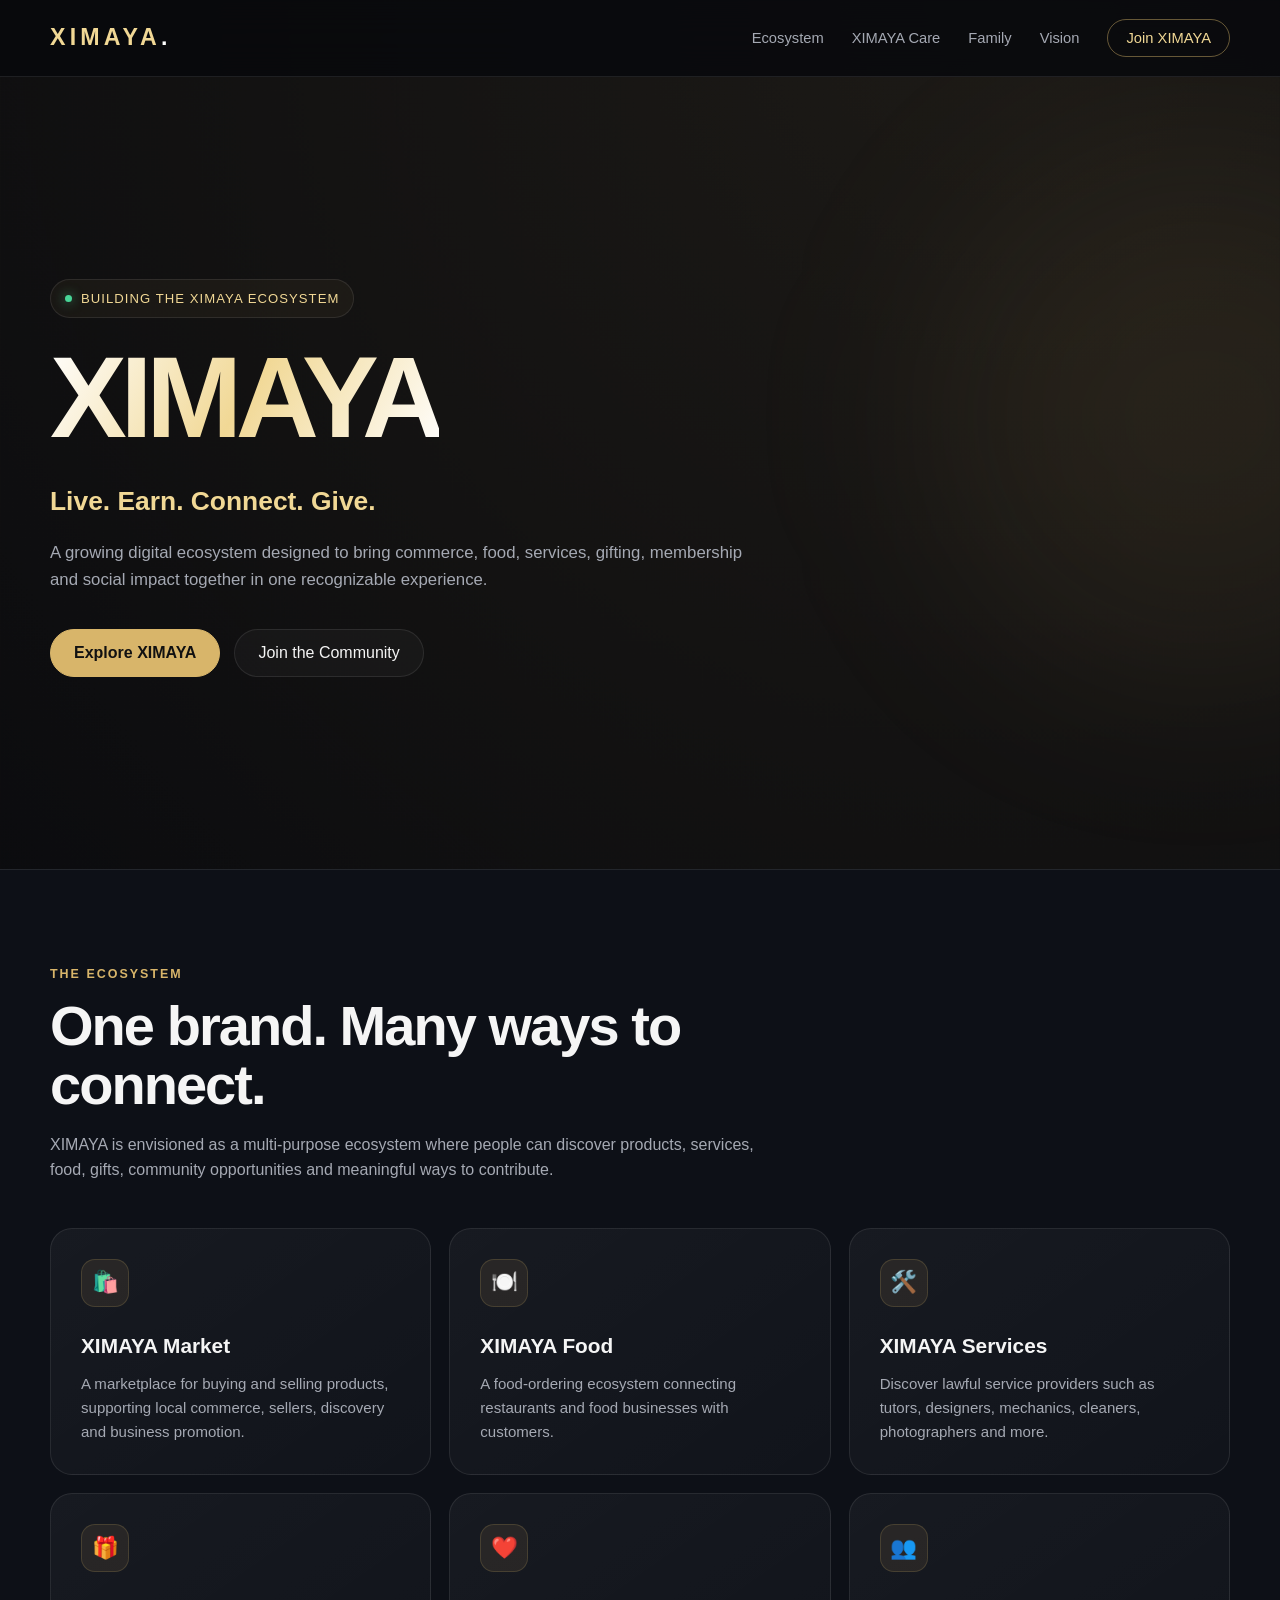
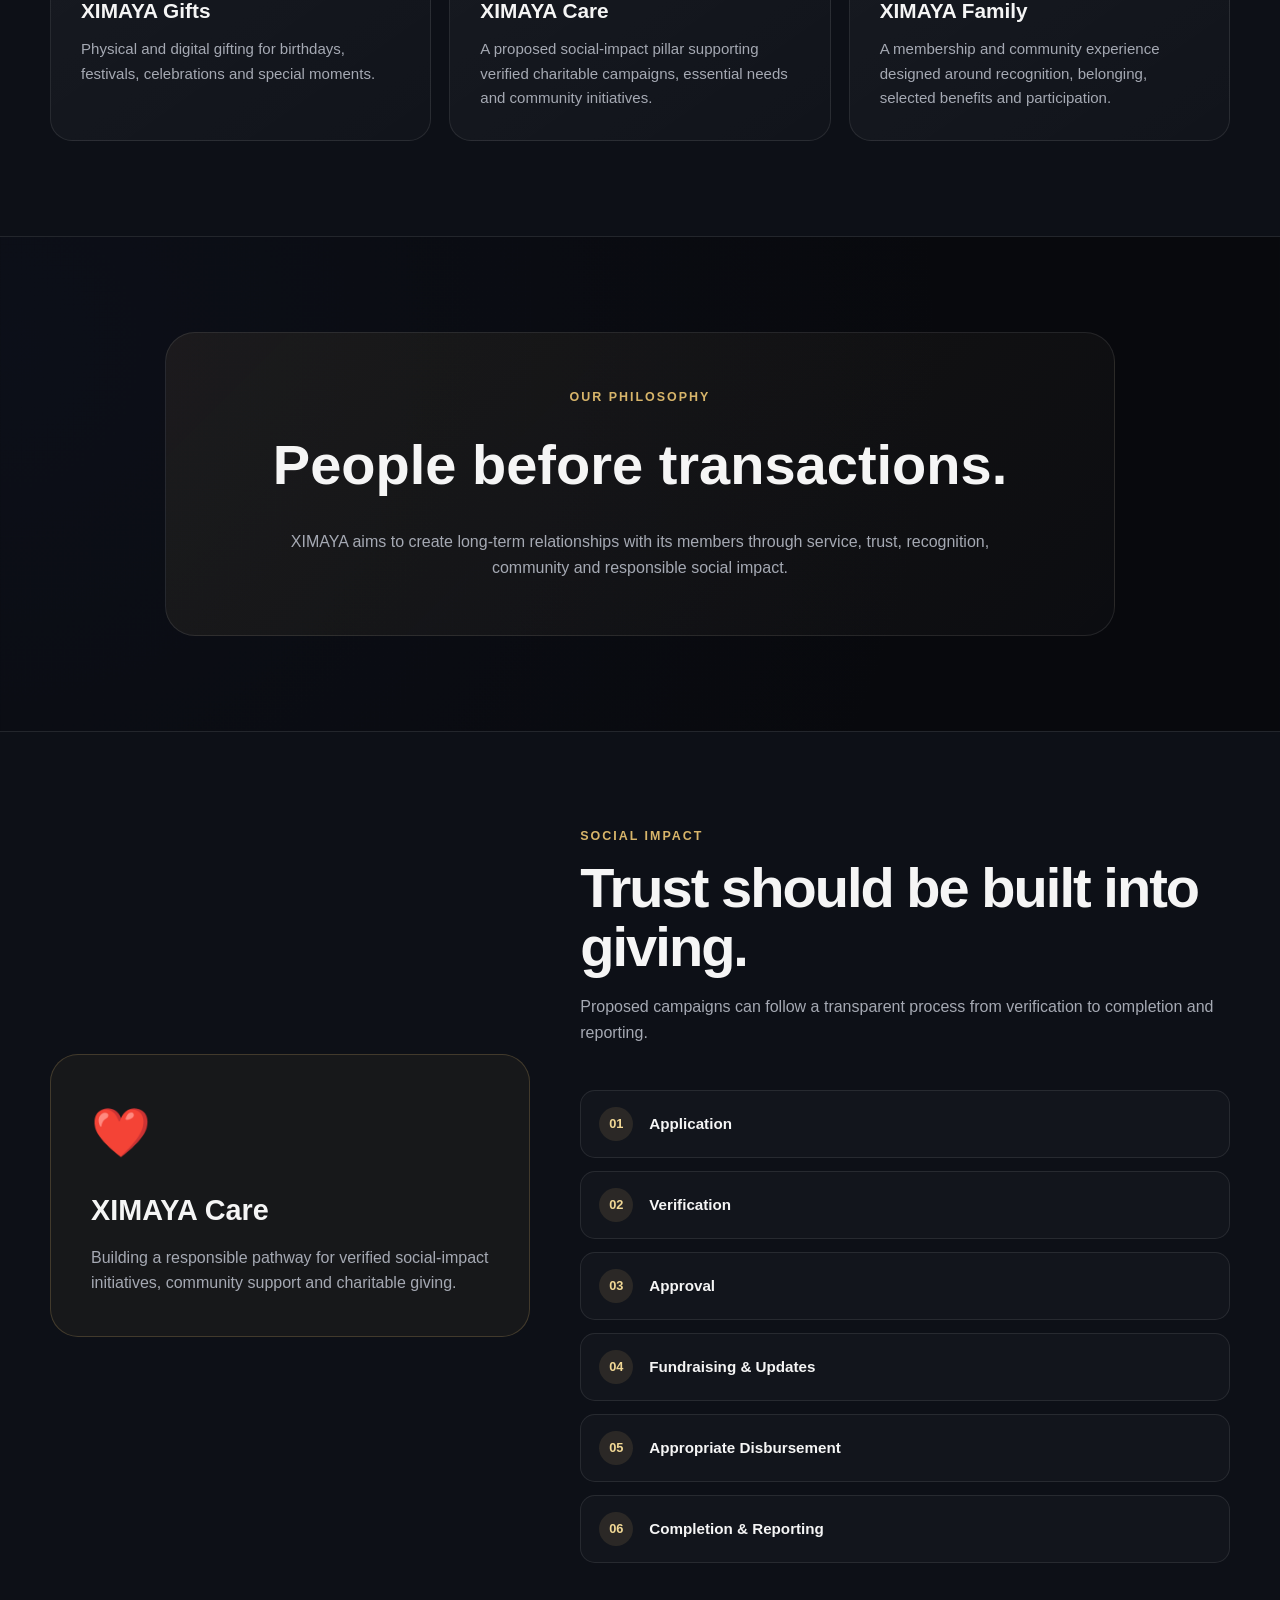
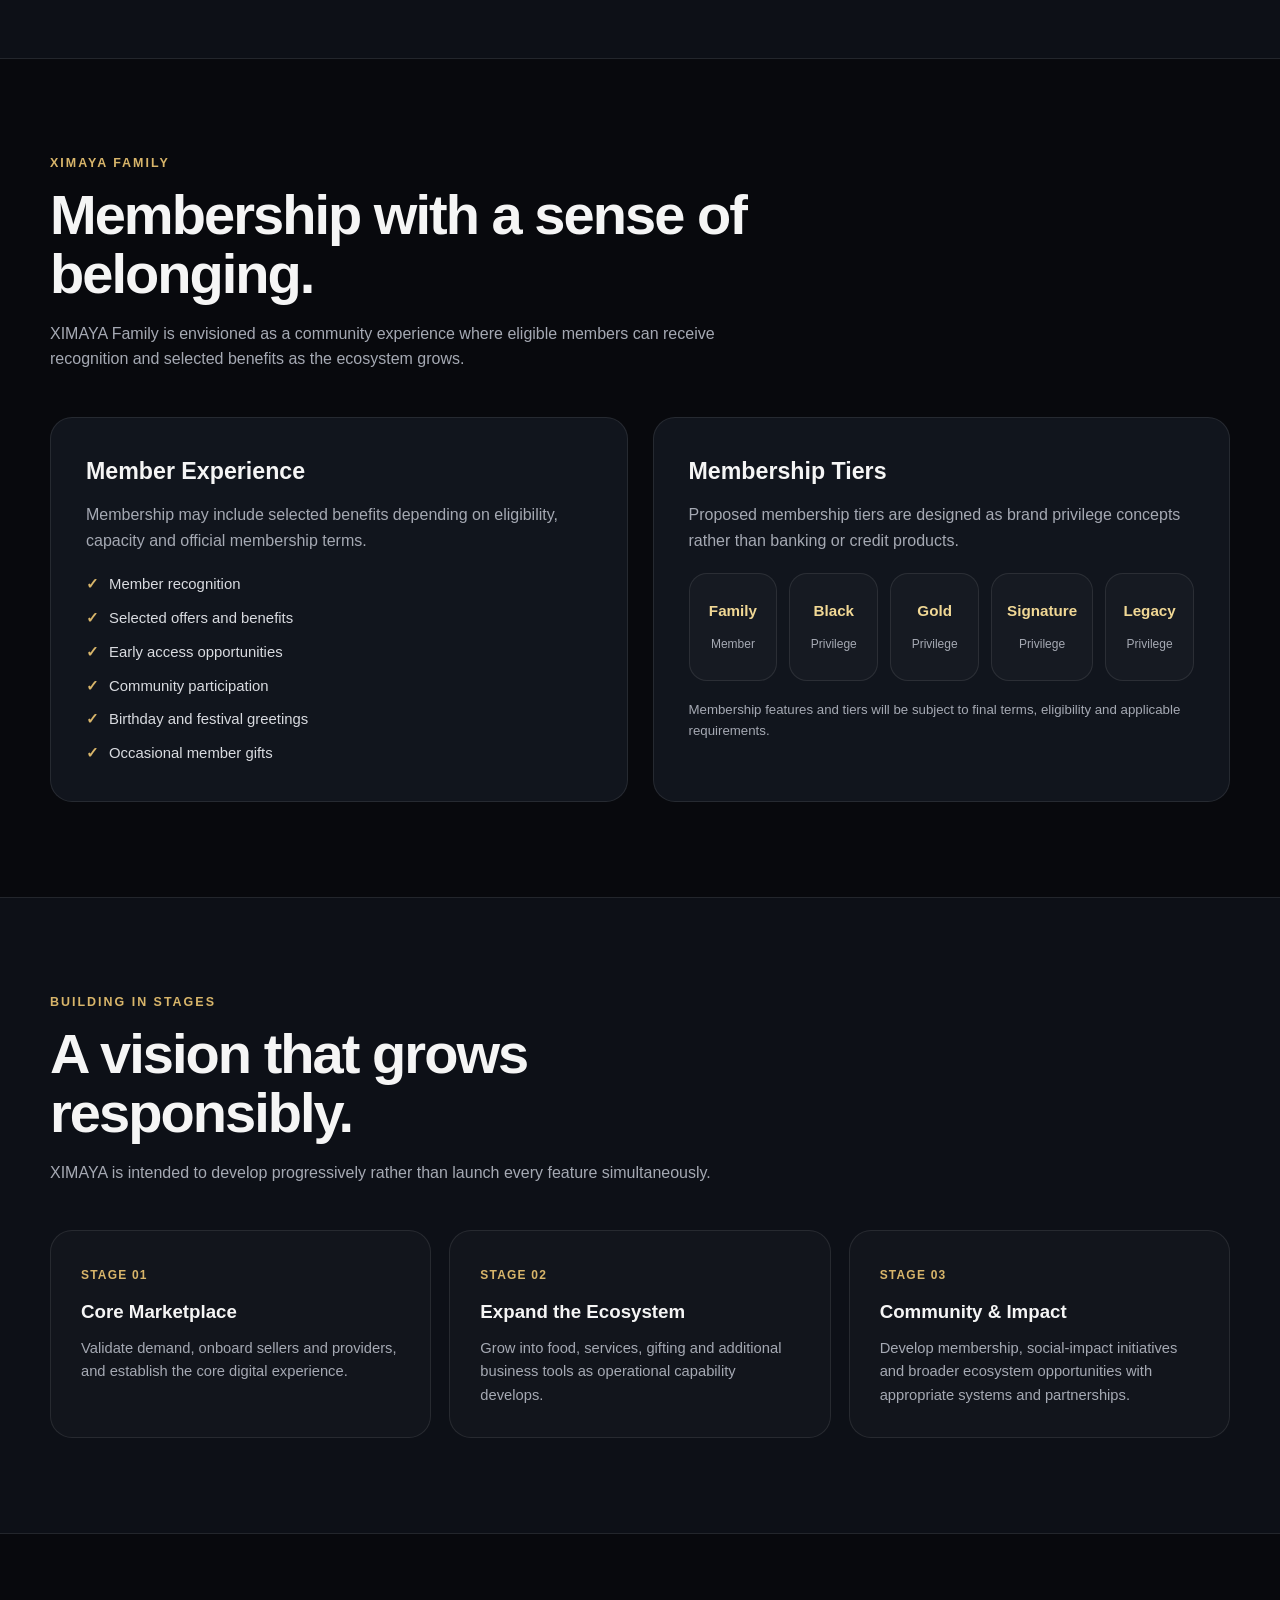
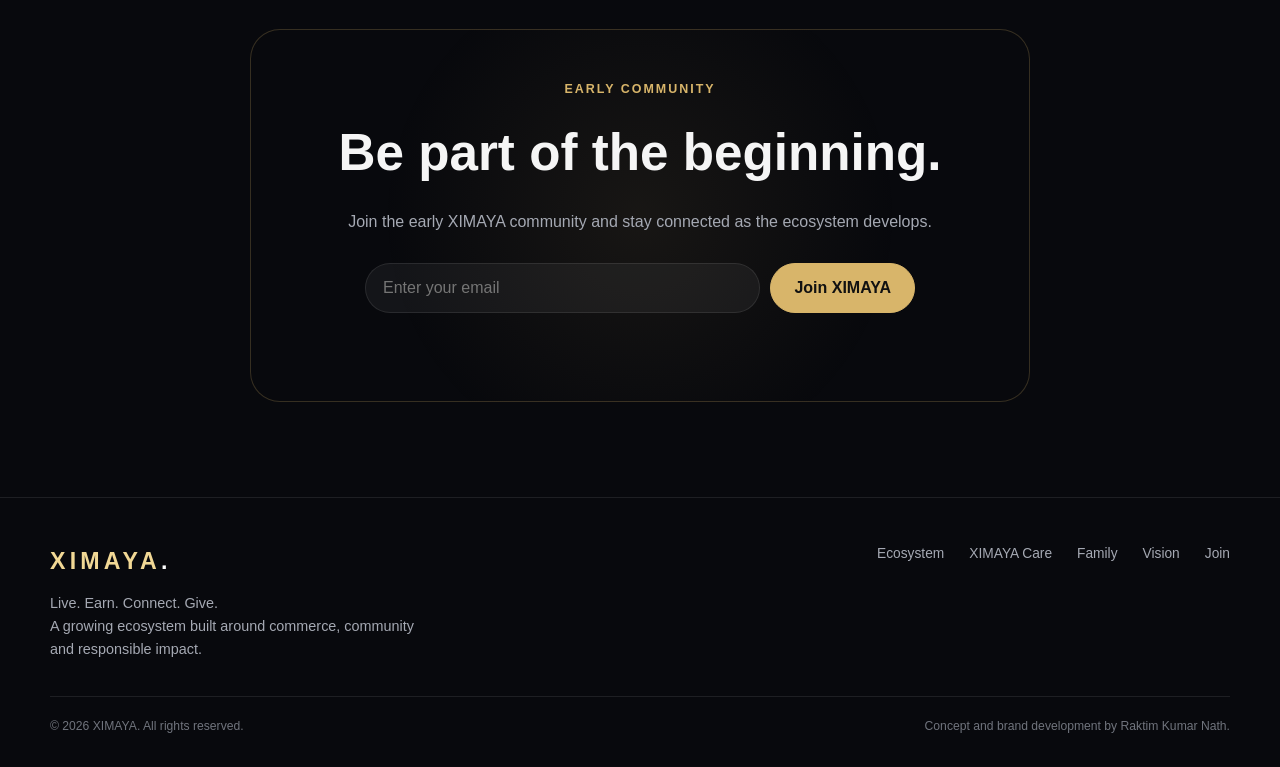
==== index.html @ 6ee2f9b4 "Redesign XIMAYA homepage and ecosystem" ====
<!DOCTYPE html>
<html lang="en">
<head>
  <meta charset="UTF-8">
  <meta name="viewport" content="width=device-width, initial-scale=1.0">

  <title>XIMAYA — Live. Earn. Connect. Give.</title>

  <meta
    name="description"
    content="XIMAYA is a growing digital ecosystem connecting people, commerce, food, services, gifting, membership and social impact."
  >

  <meta name="theme-color" content="#08090d">

  <style>
    :root {
      --bg: #08090d;
      --bg-soft: #0d1017;
      --card: #11151d;
      --card-hover: #171c26;
      --gold: #d8b56a;
      --gold-light: #f1d895;
      --text: #f5f5f5;
      --muted: #a5a9b3;
      --border: rgba(255,255,255,0.09);
      --green: #48d597;
      --max: 1180px;
      --radius: 22px;
    }

    * {
      margin: 0;
      padding: 0;
      box-sizing: border-box;
    }

    html {
      scroll-behavior: smooth;
    }

    body {
      font-family:
        Inter,
        -apple-system,
        BlinkMacSystemFont,
        "Segoe UI",
        Roboto,
        Arial,
        sans-serif;
      background:
        radial-gradient(circle at 80% 0%, rgba(216,181,106,0.10), transparent 28%),
        radial-gradient(circle at 0% 35%, rgba(70,100,180,0.07), transparent 25%),
        var(--bg);
      color: var(--text);
      line-height: 1.6;
      overflow-x: hidden;
    }

    a {
      color: inherit;
      text-decoration: none;
    }

    button,
    input {
      font: inherit;
    }

    .container {
      width: min(100% - 40px, var(--max));
      margin: auto;
    }

    /* =========================
       NAVIGATION
    ========================= */

    header {
      position: sticky;
      top: 0;
      z-index: 1000;
      background: rgba(8,9,13,0.84);
      backdrop-filter: blur(18px);
      border-bottom: 1px solid var(--border);
    }

    .nav {
      min-height: 76px;
      display: flex;
      align-items: center;
      justify-content: space-between;
      gap: 25px;
    }

    .logo {
      font-size: 1.45rem;
      font-weight: 800;
      letter-spacing: 0.18em;
      color: var(--gold-light);
    }

    .logo span {
      color: #fff;
    }

    .nav-links {
      display: flex;
      align-items: center;
      gap: 28px;
      list-style: none;
    }

    .nav-links a {
      color: var(--muted);
      font-size: 0.92rem;
      transition: 0.25s ease;
    }

    .nav-links a:hover {
      color: var(--gold-light);
    }

    .nav-cta {
      padding: 10px 18px;
      border: 1px solid rgba(216,181,106,0.45);
      border-radius: 999px;
      color: var(--gold-light) !important;
    }

    .menu-btn {
      display: none;
      background: none;
      border: 0;
      color: white;
      font-size: 1.7rem;
      cursor: pointer;
    }

    /* =========================
       HERO
    ========================= */

    .hero {
      min-height: 88vh;
      display: flex;
      align-items: center;
      position: relative;
      padding: 90px 0 80px;
    }

    .hero::before {
      content: "";
      position: absolute;
      width: 520px;
      height: 520px;
      border-radius: 50%;
      background: rgba(216,181,106,0.08);
      filter: blur(100px);
      right: -180px;
      top: 80px;
      pointer-events: none;
    }

    .hero-content {
      max-width: 850px;
      position: relative;
      z-index: 1;
    }

    .eyebrow {
      display: inline-flex;
      align-items: center;
      gap: 9px;
      padding: 8px 14px;
      border: 1px solid var(--border);
      border-radius: 999px;
      color: var(--gold-light);
      background: rgba(216,181,106,0.05);
      font-size: 0.82rem;
      letter-spacing: 0.08em;
      text-transform: uppercase;
      margin-bottom: 25px;
    }

    .eyebrow::before {
      content: "";
      width: 7px;
      height: 7px;
      background: var(--green);
      border-radius: 50%;
      box-shadow: 0 0 12px rgba(72,213,151,0.7);
    }

    .hero h1 {
      font-size: clamp(3.2rem, 9vw, 7.5rem);
      line-height: 0.95;
      letter-spacing: -0.055em;
      margin-bottom: 28px;
    }

    .hero h1 span {
      background: linear-gradient(
        120deg,
        #fff,
        var(--gold-light),
        #fff
      );
      -webkit-background-clip: text;
      background-clip: text;
      color: transparent;
    }

    .hero-tagline {
      font-size: clamp(1.2rem, 2.5vw, 1.65rem);
      color: var(--gold-light);
      font-weight: 600;
      margin-bottom: 18px;
    }

    .hero-text {
      max-width: 720px;
      color: var(--muted);
      font-size: 1.05rem;
      margin-bottom: 35px;
    }

    .hero-buttons {
      display: flex;
      flex-wrap: wrap;
      gap: 14px;
    }

    .btn {
      display: inline-flex;
      justify-content: center;
      align-items: center;
      min-height: 48px;
      padding: 0 23px;
      border-radius: 999px;
      border: 1px solid var(--border);
      cursor: pointer;
      transition: 0.25s ease;
    }

    .btn-primary {
      background: var(--gold);
      color: #111;
      border-color: var(--gold);
      font-weight: 700;
    }

    .btn-primary:hover {
      background: var(--gold-light);
      transform: translateY(-2px);
    }

    .btn-secondary {
      color: var(--text);
      background: rgba(255,255,255,0.03);
    }

    .btn-secondary:hover {
      border-color: rgba(216,181,106,0.5);
      color: var(--gold-light);
    }

    /* =========================
       SECTIONS
    ========================= */

    section {
      padding: 95px 0;
      scroll-margin-top: 80px;
    }

    .section-heading {
      max-width: 720px;
      margin-bottom: 45px;
    }

    .section-label {
      color: var(--gold);
      font-size: 0.78rem;
      text-transform: uppercase;
      letter-spacing: 0.16em;
      font-weight: 700;
      margin-bottom: 12px;
    }

    .section-heading h2 {
      font-size: clamp(2rem, 5vw, 3.5rem);
      line-height: 1.05;
      letter-spacing: -0.035em;
      margin-bottom: 17px;
    }

    .section-heading p {
      color: var(--muted);
      font-size: 1rem;
    }

    /* =========================
       ECOSYSTEM CARDS
    ========================= */

    .ecosystem {
      background: var(--bg-soft);
      border-top: 1px solid var(--border);
      border-bottom: 1px solid var(--border);
    }

    .cards {
      display: grid;
      grid-template-columns: repeat(3, 1fr);
      gap: 18px;
    }

    .card {
      background: linear-gradient(
        145deg,
        rgba(255,255,255,0.045),
        rgba(255,255,255,0.018)
      );
      border: 1px solid var(--border);
      border-radius: var(--radius);
      padding: 30px;
      min-height: 245px;
      transition: 0.3s ease;
    }

    .card:hover {
      transform: translateY(-5px);
      background: var(--card-hover);
      border-color: rgba(216,181,106,0.3);
    }

    .card-icon {
      width: 48px;
      height: 48px;
      display: grid;
      place-items: center;
      border-radius: 14px;
      background: rgba(216,181,106,0.09);
      border: 1px solid rgba(216,181,106,0.18);
      font-size: 1.35rem;
      margin-bottom: 22px;
    }

    .card h3 {
      font-size: 1.3rem;
      margin-bottom: 10px;
    }

    .card p {
      color: var(--muted);
      font-size: 0.94rem;
    }

    /* =========================
       PHILOSOPHY
    ========================= */

    .philosophy {
      text-align: center;
    }

    .philosophy-box {
      max-width: 950px;
      margin: auto;
      padding: 55px 35px;
      border: 1px solid var(--border);
      border-radius: 30px;
      background:
        linear-gradient(
          135deg,
          rgba(216,181,106,0.08),
          rgba(255,255,255,0.02)
        );
    }

    .philosophy-box h2 {
      font-size: clamp(2rem, 5vw, 3.5rem);
      margin-bottom: 20px;
    }

    .philosophy-box h2 span {
      color: var(--gold-light);
    }

    .philosophy-box p {
      color: var(--muted);
      max-width: 720px;
      margin: auto;
    }

    /* =========================
       CARE
    ========================= */

    .care {
      background: var(--bg-soft);
      border-top: 1px solid var(--border);
      border-bottom: 1px solid var(--border);
    }

    .care-layout {
      display: grid;
      grid-template-columns: 0.85fr 1.15fr;
      gap: 50px;
      align-items: center;
    }

    .care-highlight {
      padding: 40px;
      border-radius: 28px;
      border: 1px solid rgba(216,181,106,0.22);
      background: rgba(216,181,106,0.05);
    }

    .care-highlight .heart {
      font-size: 3rem;
      margin-bottom: 15px;
    }

    .care-highlight h3 {
      font-size: 1.8rem;
      margin-bottom: 12px;
    }

    .care-highlight p {
      color: var(--muted);
    }

    .process {
      display: grid;
      gap: 13px;
    }

    .process-item {
      display: flex;
      gap: 16px;
      align-items: center;
      padding: 16px 18px;
      border: 1px solid var(--border);
      border-radius: 15px;
      background: rgba(255,255,255,0.025);
    }

    .process-number {
      min-width: 34px;
      height: 34px;
      border-radius: 50%;
      display: grid;
      place-items: center;
      background: rgba(216,181,106,0.12);
      color: var(--gold-light);
      font-size: 0.8rem;
      font-weight: 700;
    }

    .process-item strong {
      font-size: 0.95rem;
    }

    /* =========================
       FAMILY
    ========================= */

    .family-grid {
      display: grid;
      grid-template-columns: 1fr 1fr;
      gap: 25px;
    }

    .family-card {
      padding: 35px;
      border-radius: var(--radius);
      border: 1px solid var(--border);
      background: var(--card);
    }

    .family-card h3 {
      font-size: 1.45rem;
      margin-bottom: 12px;
    }

    .family-card p {
      color: var(--muted);
      margin-bottom: 20px;
    }

    .benefits {
      list-style: none;
      display: grid;
      gap: 10px;
    }

    .benefits li {
      color: #d9dbe0;
      font-size: 0.93rem;
    }

    .benefits li::before {
      content: "✓";
      color: var(--gold);
      margin-right: 10px;
      font-weight: 700;
    }

    /* =========================
       MEMBERSHIP
    ========================= */

    .tiers {
      display: grid;
      grid-template-columns: repeat(5, 1fr);
      gap: 12px;
    }

    .tier {
      padding: 25px 15px;
      text-align: center;
      border: 1px solid var(--border);
      border-radius: 18px;
      background: rgba(255,255,255,0.025);
    }

    .tier strong {
      display: block;
      color: var(--gold-light);
      font-size: 0.95rem;
      margin-bottom: 6px;
    }

    .tier small {
      color: var(--muted);
      font-size: 0.75rem;
    }

    .note {
      margin-top: 18px;
      color: var(--muted);
      font-size: 0.83rem;
    }

    /* =========================
       ROADMAP
    ========================= */

    .roadmap {
      background: var(--bg-soft);
      border-top: 1px solid var(--border);
      border-bottom: 1px solid var(--border);
    }

    .roadmap-list {
      display: grid;
      grid-template-columns: repeat(3, 1fr);
      gap: 18px;
    }

    .roadmap-item {
      padding: 30px;
      border: 1px solid var(--border);
      border-radius: var(--radius);
      background: rgba(255,255,255,0.025);
    }

    .roadmap-item span {
      color: var(--gold);
      font-size: 0.75rem;
      font-weight: 700;
      text-transform: uppercase;
      letter-spacing: 0.1em;
    }

    .roadmap-item h3 {
      margin: 10px 0;
    }

    .roadmap-item p {
      color: var(--muted);
      font-size: 0.92rem;
    }

    /* =========================
       JOIN
    ========================= */

    .join {
      text-align: center;
    }

    .join-box {
      max-width: 780px;
      margin: auto;
      padding: 50px 30px;
      border: 1px solid rgba(216,181,106,0.22);
      border-radius: 30px;
      background:
        radial-gradient(
          circle at center,
          rgba(216,181,106,0.08),
          transparent 60%
        );
    }

    .join-box h2 {
      font-size: clamp(2rem, 5vw, 3.2rem);
      margin-bottom: 15px;
    }

    .join-box p {
      color: var(--muted);
      margin-bottom: 28px;
    }

    .join-form {
      max-width: 550px;
      margin: auto;
      display: flex;
      gap: 10px;
    }

    .join-form input {
      flex: 1;
      min-width: 0;
      height: 50px;
      padding: 0 17px;
      border: 1px solid var(--border);
      border-radius: 999px;
      outline: none;
      background: rgba(255,255,255,0.05);
      color: white;
    }

    .join-form input:focus {
      border-color: rgba(216,181,106,0.6);
    }

    .form-message {
      margin-top: 14px;
      min-height: 24px;
      color: var(--green);
      font-size: 0.9rem;
    }

    /* =========================
       FOOTER
    ========================= */

    footer {
      border-top: 1px solid var(--border);
      padding: 45px 0 30px;
    }

    .footer-top {
      display: flex;
      justify-content: space-between;
      gap: 30px;
      margin-bottom: 35px;
    }

    .footer-brand {
      max-width: 390px;
    }

    .footer-brand .logo {
      display: inline-block;
      margin-bottom: 12px;
    }

    .footer-brand p {
      color: var(--muted);
      font-size: 0.9rem;
    }

    .footer-links {
      display: flex;
      gap: 25px;
      flex-wrap: wrap;
      align-content: flex-start;
    }

    .footer-links a {
      color: var(--muted);
      font-size: 0.86rem;
    }

    .footer-links a:hover {
      color: var(--gold-light);
    }

    .footer-bottom {
      border-top: 1px solid var(--border);
      padding-top: 20px;
      display: flex;
      justify-content: space-between;
      gap: 20px;
      color: #70747d;
      font-size: 0.76rem;
    }

    /* =========================
       ANIMATION
    ========================= */

    .reveal {
      opacity: 0;
      transform: translateY(20px);
      transition: opacity 0.7s ease, transform 0.7s ease;
    }

    .reveal.visible {
      opacity: 1;
      transform: translateY(0);
    }

    /* =========================
       RESPONSIVE
    ========================= */

    @media (max-width: 900px) {

      .nav-links {
        position: absolute;
        top: 76px;
        left: 0;
        right: 0;
        display: none;
        flex-direction: column;
        align-items: stretch;
        padding: 20px;
        background: rgba(8,9,13,0.97);
        border-bottom: 1px solid var(--border);
      }

      .nav-links.active {
        display: flex;
      }

      .nav-links a {
        padding: 12px;
      }

      .menu-btn {
        display: block;
      }

      .cards {
        grid-template-columns: repeat(2, 1fr);
      }

      .care-layout {
        grid-template-columns: 1fr;
      }

      .tiers {
        grid-template-columns: repeat(3, 1fr);
      }

      .roadmap-list {
        grid-template-columns: 1fr;
      }
    }

    @media (max-width: 650px) {

      .container {
        width: min(100% - 28px, var(--max));
      }

      .hero {
        min-height: 82vh;
        padding: 65px 0;
      }

      section {
        padding: 70px 0;
      }

      .hero h1 {
        font-size: clamp(3rem, 18vw, 5rem);
      }

      .hero-buttons {
        flex-direction: column;
        align-items: stretch;
      }

      .btn {
        width: 100%;
      }

      .cards,
      .family-grid,
      .tiers {
        grid-template-columns: 1fr;
      }

      .tier {
        padding: 20px;
      }

      .join-form {
        flex-direction: column;
      }

      .join-form .btn {
        width: 100%;
      }

      .footer-top,
      .footer-bottom {
        flex-direction: column;
      }

      .footer-links {
        flex-direction: column;
        gap: 12px;
      }
    }
  </style>
</head>

<body>

  <!-- =========================
       NAVIGATION
  ========================= -->

  <header>
    <div class="container nav">

      <a href="#home" class="logo">
        XIMAYA<span>.</span>
      </a>

      <button
        class="menu-btn"
        id="menuBtn"
        aria-label="Open navigation menu"
        aria-expanded="false"
      >
        ☰
      </button>

      <nav>
        <ul class="nav-links" id="navLinks">
          <li><a href="#ecosystem">Ecosystem</a></li>
          <li><a href="#care">XIMAYA Care</a></li>
          <li><a href="#family">Family</a></li>
          <li><a href="#roadmap">Vision</a></li>
          <li><a href="#join" class="nav-cta">Join XIMAYA</a></li>
        </ul>
      </nav>

    </div>
  </header>


  <main>

    <!-- =========================
         HERO
    ========================= -->

    <section class="hero" id="home">

      <div class="container">

        <div class="hero-content reveal">

          <div class="eyebrow">
            Building the XIMAYA ecosystem
          </div>

          <h1>
            <span>XIMAYA</span>
          </h1>

          <div class="hero-tagline">
            Live. Earn. Connect. Give.
          </div>

          <p class="hero-text">
            A growing digital ecosystem designed to bring commerce,
            food, services, gifting, membership and social impact
            together in one recognizable experience.
          </p>

          <div class="hero-buttons">
            <a href="#ecosystem" class="btn btn-primary">
              Explore XIMAYA
            </a>

            <a href="#join" class="btn btn-secondary">
              Join the Community
            </a>
          </div>

        </div>

      </div>

    </section>


    <!-- =========================
         ECOSYSTEM
    ========================= -->

    <section class="ecosystem" id="ecosystem">

      <div class="container">

        <div class="section-heading reveal">
          <div class="section-label">The Ecosystem</div>

          <h2>
            One brand. Many ways to connect.
          </h2>

          <p>
            XIMAYA is envisioned as a multi-purpose ecosystem where
            people can discover products, services, food, gifts,
            community opportunities and meaningful ways to contribute.
          </p>
        </div>


        <div class="cards">

          <article class="card reveal">
            <div class="card-icon">🛍️</div>
            <h3>XIMAYA Market</h3>
            <p>
              A marketplace for buying and selling products, supporting
              local commerce, sellers, discovery and business promotion.
            </p>
          </article>


          <article class="card reveal">
            <div class="card-icon">🍽️</div>
            <h3>XIMAYA Food</h3>
            <p>
              A food-ordering ecosystem connecting restaurants and
              food businesses with customers.
            </p>
          </article>


          <article class="card reveal">
            <div class="card-icon">🛠️</div>
            <h3>XIMAYA Services</h3>
            <p>
              Discover lawful service providers such as tutors,
              designers, mechanics, cleaners, photographers and more.
            </p>
          </article>


          <article class="card reveal">
            <div class="card-icon">🎁</div>
            <h3>XIMAYA Gifts</h3>
            <p>
              Physical and digital gifting for birthdays, festivals,
              celebrations and special moments.
            </p>
          </article>


          <article class="card reveal">
            <div class="card-icon">❤️</div>
            <h3>XIMAYA Care</h3>
            <p>
              A proposed social-impact pillar supporting verified
              charitable campaigns, essential needs and community initiatives.
            </p>
          </article>


          <article class="card reveal">
            <div class="card-icon">👥</div>
            <h3>XIMAYA Family</h3>
            <p>
              A membership and community experience designed around
              recognition, belonging, selected benefits and participation.
            </p>
          </article>

        </div>

      </div>

    </section>


    <!-- =========================
         PHILOSOPHY
    ========================= -->

    <section class="philosophy">

      <div class="container">

        <div class="philosophy-box reveal">

          <div class="section-label">
            Our Philosophy
          </div>

          <h2>
            People before transactions.
          </h2>

          <p>
            XIMAYA aims to create long-term relationships with its
            members through service, trust, recognition, community
            and responsible social impact.
          </p>

        </div>

      </div>

    </section>


    <!-- =========================
         CARE
    ========================= -->

    <section class="care" id="care">

      <div class="container">

        <div class="care-layout">

          <div class="care-highlight reveal">

            <div class="heart">❤️</div>

            <h3>XIMAYA Care</h3>

            <p>
              Building a responsible pathway for verified social-impact
              initiatives, community support and charitable giving.
            </p>

          </div>


          <div>

            <div class="section-heading reveal">

              <div class="section-label">
                Social Impact
              </div>

              <h2>
                Trust should be built into giving.
              </h2>

              <p>
                Proposed campaigns can follow a transparent process
                from verification to completion and reporting.
              </p>

            </div>


            <div class="process">

              <div class="process-item reveal">
                <div class="process-number">01</div>
                <strong>Application</strong>
              </div>

              <div class="process-item reveal">
                <div class="process-number">02</div>
                <strong>Verification</strong>
              </div>

              <div class="process-item reveal">
                <div class="process-number">03</div>
                <strong>Approval</strong>
              </div>

              <div class="process-item reveal">
                <div class="process-number">04</div>
                <strong>Fundraising & Updates</strong>
              </div>

              <div class="process-item reveal">
                <div class="process-number">05</div>
                <strong>Appropriate Disbursement</strong>
              </div>

              <div class="process-item reveal">
                <div class="process-number">06</div>
                <strong>Completion & Reporting</strong>
              </div>

            </div>

          </div>

        </div>

      </div>

    </section>


    <!-- =========================
         FAMILY
    ========================= -->

    <section id="family">

      <div class="container">

        <div class="section-heading reveal">

          <div class="section-label">
            XIMAYA Family
          </div>

          <h2>
            Membership with a sense of belonging.
          </h2>

          <p>
            XIMAYA Family is envisioned as a community experience
            where eligible members can receive recognition and selected
            benefits as the ecosystem grows.
          </p>

        </div>


        <div class="family-grid">

          <div class="family-card reveal">

            <h3>Member Experience</h3>

            <p>
              Membership may include selected benefits depending on
              eligibility, capacity and official membership terms.
            </p>

            <ul class="benefits">
              <li>Member recognition</li>
              <li>Selected offers and benefits</li>
              <li>Early access opportunities</li>
              <li>Community participation</li>
              <li>Birthday and festival greetings</li>
              <li>Occasional member gifts</li>
            </ul>

          </div>


          <div class="family-card reveal">

            <h3>Membership Tiers</h3>

            <p>
              Proposed membership tiers are designed as brand
              privilege concepts rather than banking or credit products.
            </p>

            <div class="tiers">

              <div class="tier">
                <strong>Family</strong>
                <small>Member</small>
              </div>

              <div class="tier">
                <strong>Black</strong>
                <small>Privilege</small>
              </div>

              <div class="tier">
                <strong>Gold</strong>
                <small>Privilege</small>
              </div>

              <div class="tier">
                <strong>Signature</strong>
                <small>Privilege</small>
              </div>

              <div class="tier">
                <strong>Legacy</strong>
                <small>Privilege</small>
              </div>

            </div>

            <p class="note">
              Membership features and tiers will be subject to final
              terms, eligibility and applicable requirements.
            </p>

          </div>

        </div>

      </div>

    </section>


    <!-- =========================
         ROADMAP
    ========================= -->

    <section class="roadmap" id="roadmap">

      <div class="container">

        <div class="section-heading reveal">

          <div class="section-label">
            Building in Stages
          </div>

          <h2>
            A vision that grows responsibly.
          </h2>

          <p>
            XIMAYA is intended to develop progressively rather than
            launch every feature simultaneously.
          </p>

        </div>


        <div class="roadmap-list">

          <article class="roadmap-item reveal">

            <span>Stage 01</span>

            <h3>Core Marketplace</h3>

            <p>
              Validate demand, onboard sellers and providers, and
              establish the core digital experience.
            </p>

          </article>


          <article class="roadmap-item reveal">

            <span>Stage 02</span>

            <h3>Expand the Ecosystem</h3>

            <p>
              Grow into food, services, gifting and additional
              business tools as operational capability develops.
            </p>

          </article>


          <article class="roadmap-item reveal">

            <span>Stage 03</span>

            <h3>Community & Impact</h3>

            <p>
              Develop membership, social-impact initiatives and
              broader ecosystem opportunities with appropriate
              systems and partnerships.
            </p>

          </article>

        </div>

      </div>

    </section>


    <!-- =========================
         JOIN
    ========================= -->

    <section class="join" id="join">

      <div class="container">

        <div class="join-box reveal">

          <div class="section-label">
            Early Community
          </div>

          <h2>
            Be part of the beginning.
          </h2>

          <p>
            Join the early XIMAYA community and stay connected as
            the ecosystem develops.
          </p>

          <form class="join-form" id="joinForm">

            <input
              type="email"
              id="email"
              placeholder="Enter your email"
              aria-label="Email address"
              required
            >

            <button type="submit" class="btn btn-primary">
              Join XIMAYA
            </button>

          </form>

          <div class="form-message" id="formMessage"></div>

        </div>

      </div>

    </section>

  </main>


  <!-- =========================
       FOOTER
  ========================= -->

  <footer>

    <div class="container">

      <div class="footer-top">

        <div class="footer-brand">

          <a href="#home" class="logo">
            XIMAYA<span>.</span>
          </a>

          <p>
            Live. Earn. Connect. Give.
            <br>
            A growing ecosystem built around commerce,
            community and responsible impact.
          </p>

        </div>


        <div class="footer-links">

          <a href="#ecosystem">Ecosystem</a>
          <a href="#care">XIMAYA Care</a>
          <a href="#family">Family</a>
          <a href="#roadmap">Vision</a>
          <a href="#join">Join</a>

        </div>

      </div>


      <div class="footer-bottom">

        <div>
          © 2026 XIMAYA. All rights reserved.
        </div>

        <div>
          Concept and brand development by Raktim Kumar Nath.
        </div>

      </div>

    </div>

  </footer>


  <!-- =========================
       JAVASCRIPT
  ========================= -->

  <script>

    /* Mobile navigation */

    const menuBtn = document.getElementById("menuBtn");
    const navLinks = document.getElementById("navLinks");

    menuBtn.addEventListener("click", () => {

      navLinks.classList.toggle("active");

      const isOpen = navLinks.classList.contains("active");

      menuBtn.setAttribute("aria-expanded", isOpen);

      menuBtn.textContent = isOpen ? "✕" : "☰";

    });


    /* Close mobile menu after clicking a link */

    document.querySelectorAll(".nav-links a").forEach(link => {

      link.addEventListener("click", () => {

        navLinks.classList.remove("active");

        menuBtn.setAttribute("aria-expanded", "false");

        menuBtn.textContent = "☰";

      });

    });


    /* Simple reveal animation */

    const revealElements =
      document.querySelectorAll(".reveal");

    const observer = new IntersectionObserver(
      (entries) => {

        entries.forEach(entry => {

          if (entry.isIntersecting) {

            entry.target.classList.add("visible");

            observer.unobserve(entry.target);

          }

        });

      },
      {
        threshold: 0.12
      }
    );


    revealElements.forEach(element => {
      observer.observe(element);
    });


    /* Early-access form */

    const joinForm = document.getElementById("joinForm");
    const formMessage = document.getElementById("formMessage");

    joinForm.addEventListener("submit", (event) => {

      event.preventDefault();

      const email =
        document.getElementById("email").value.trim();

      if (!email) {
        formMessage.textContent =
          "Please enter your email address.";
        return;
      }

      formMessage.textContent =
        "Thank you for joining the XIMAYA community.";

      joinForm.reset();

    });

  </script>

</body>
</html>
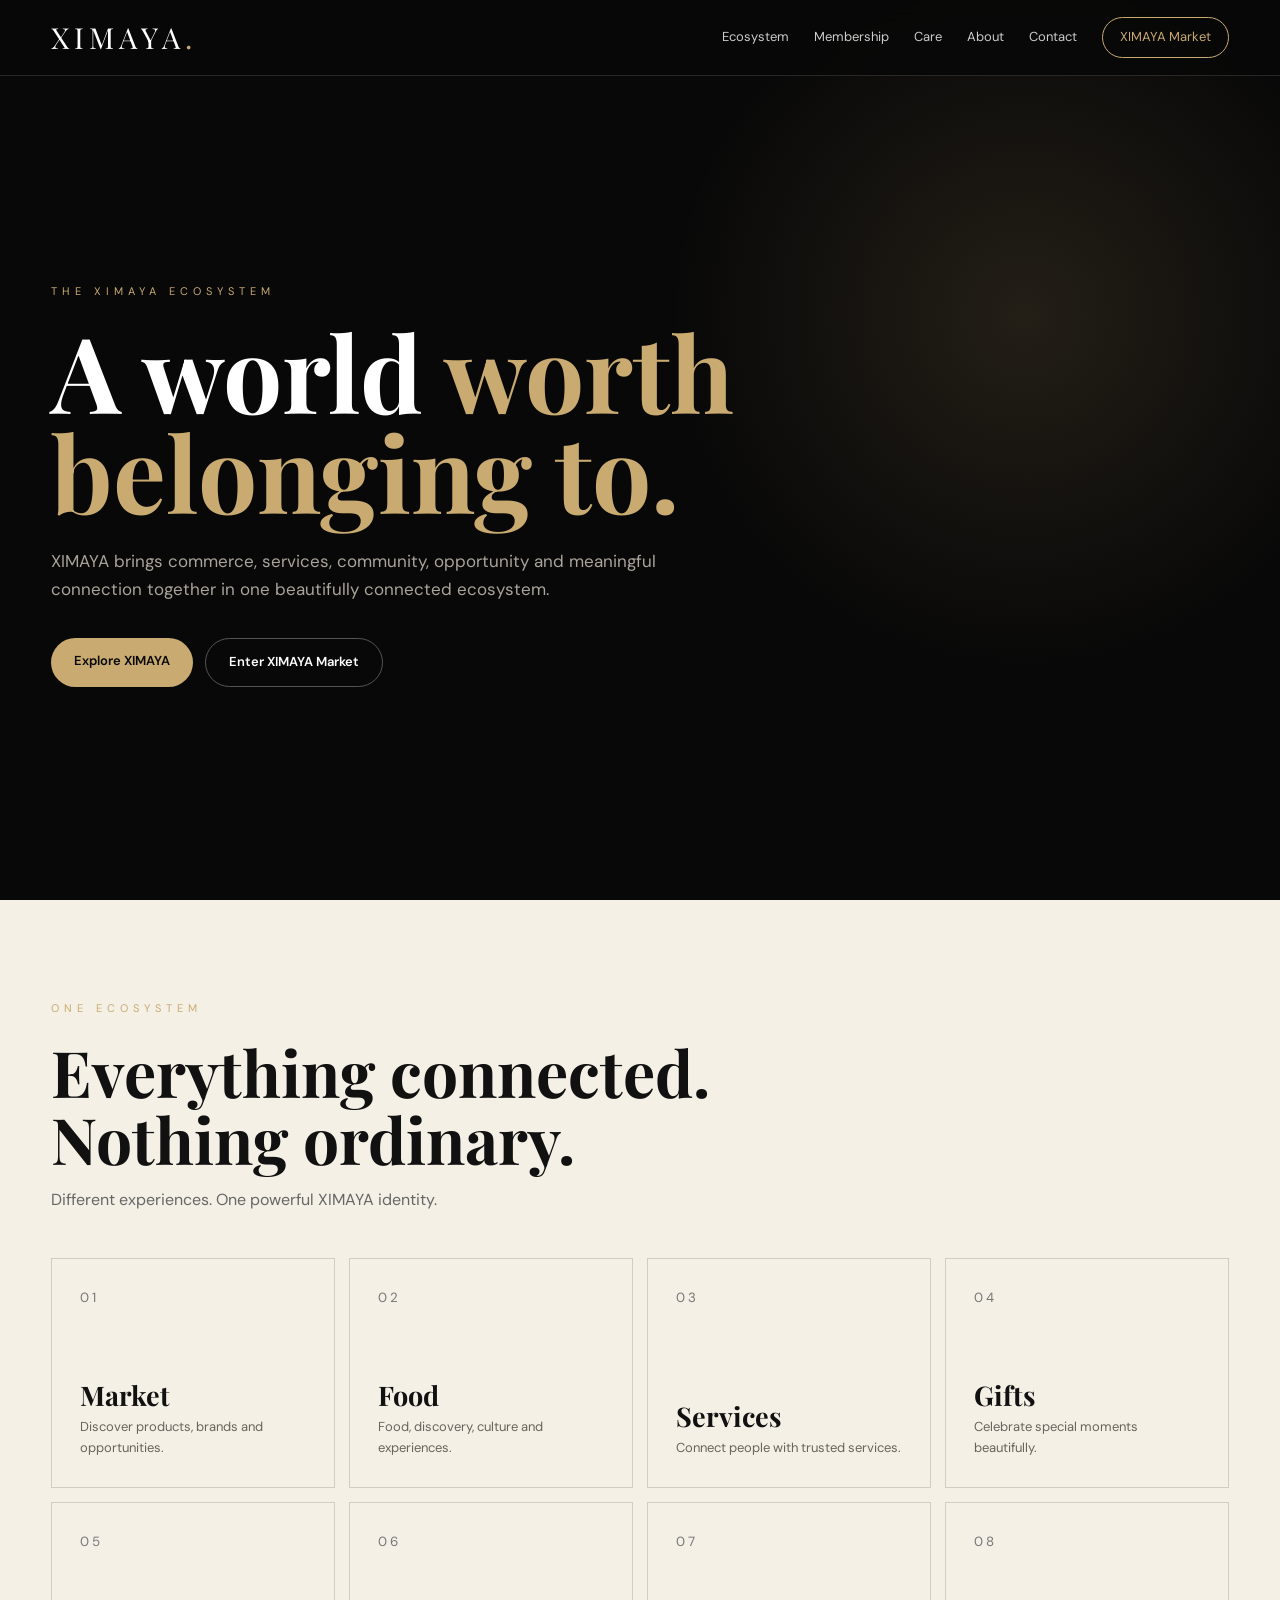
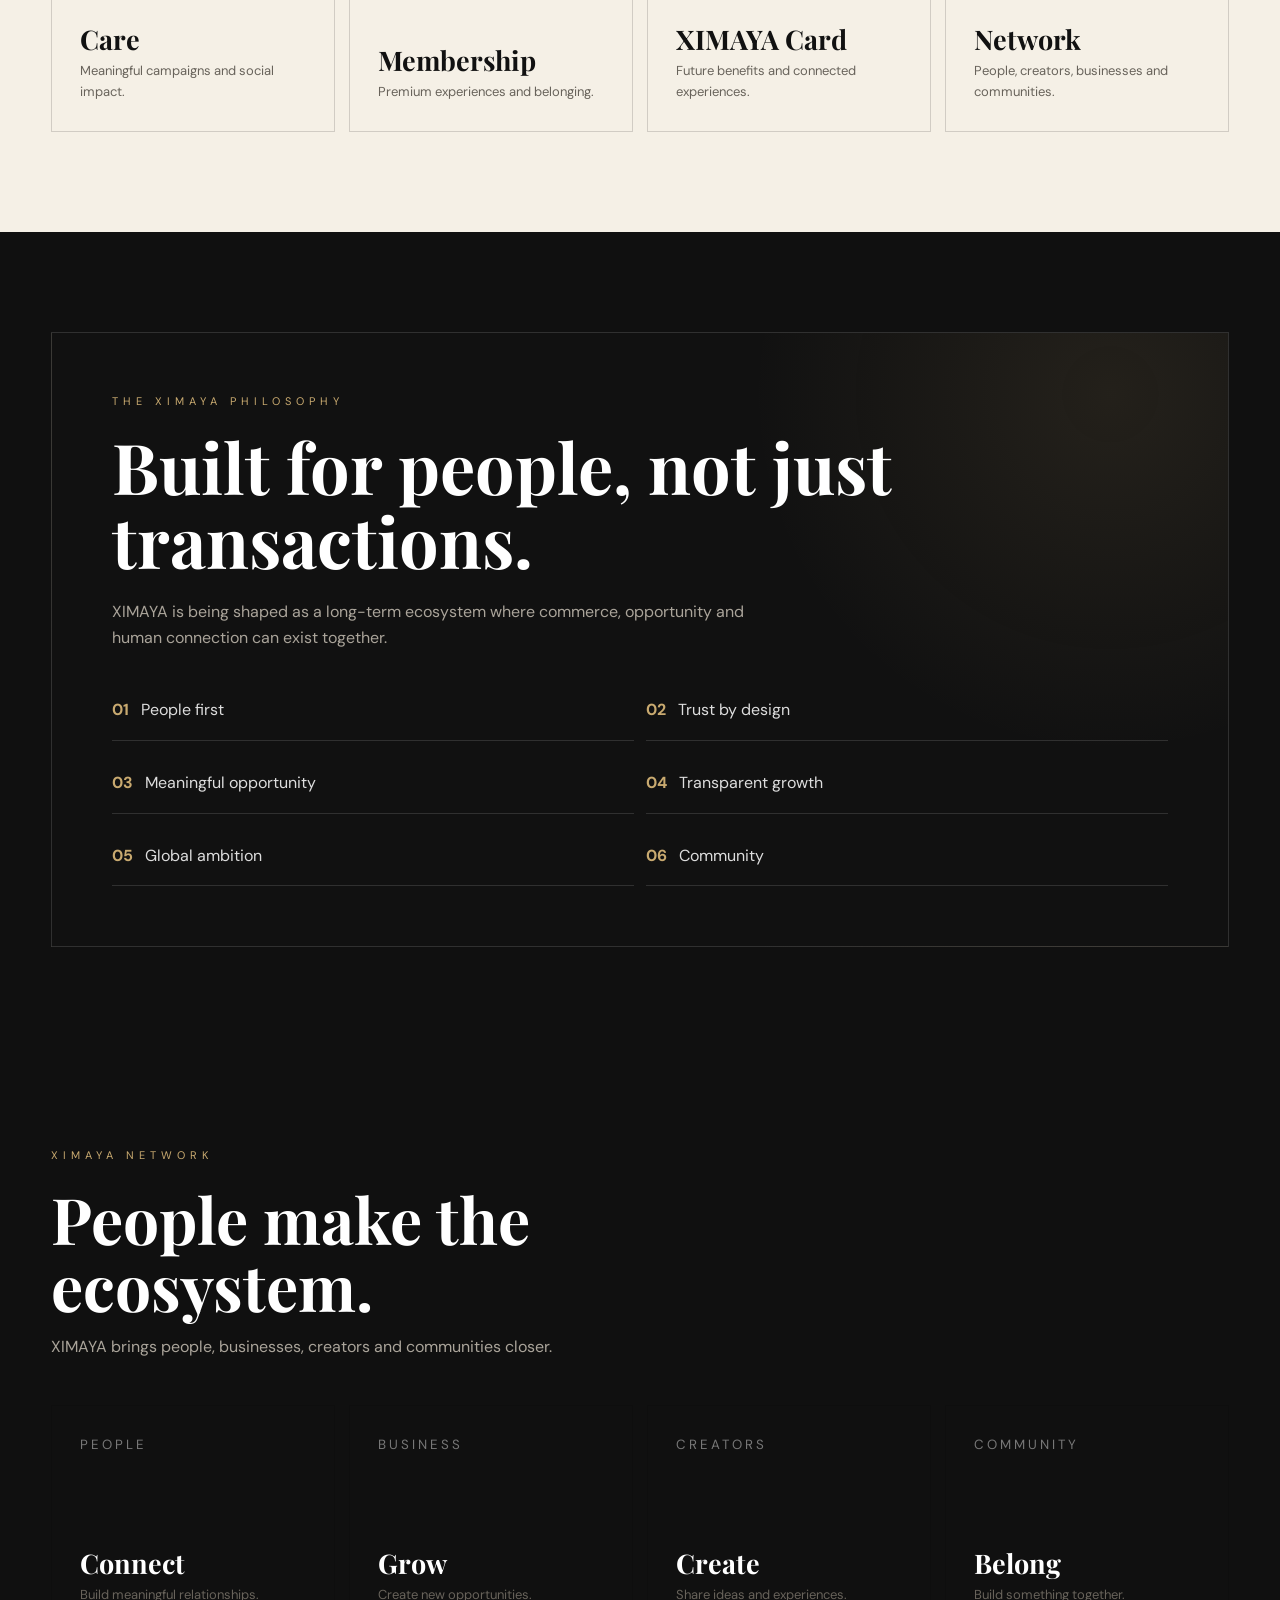
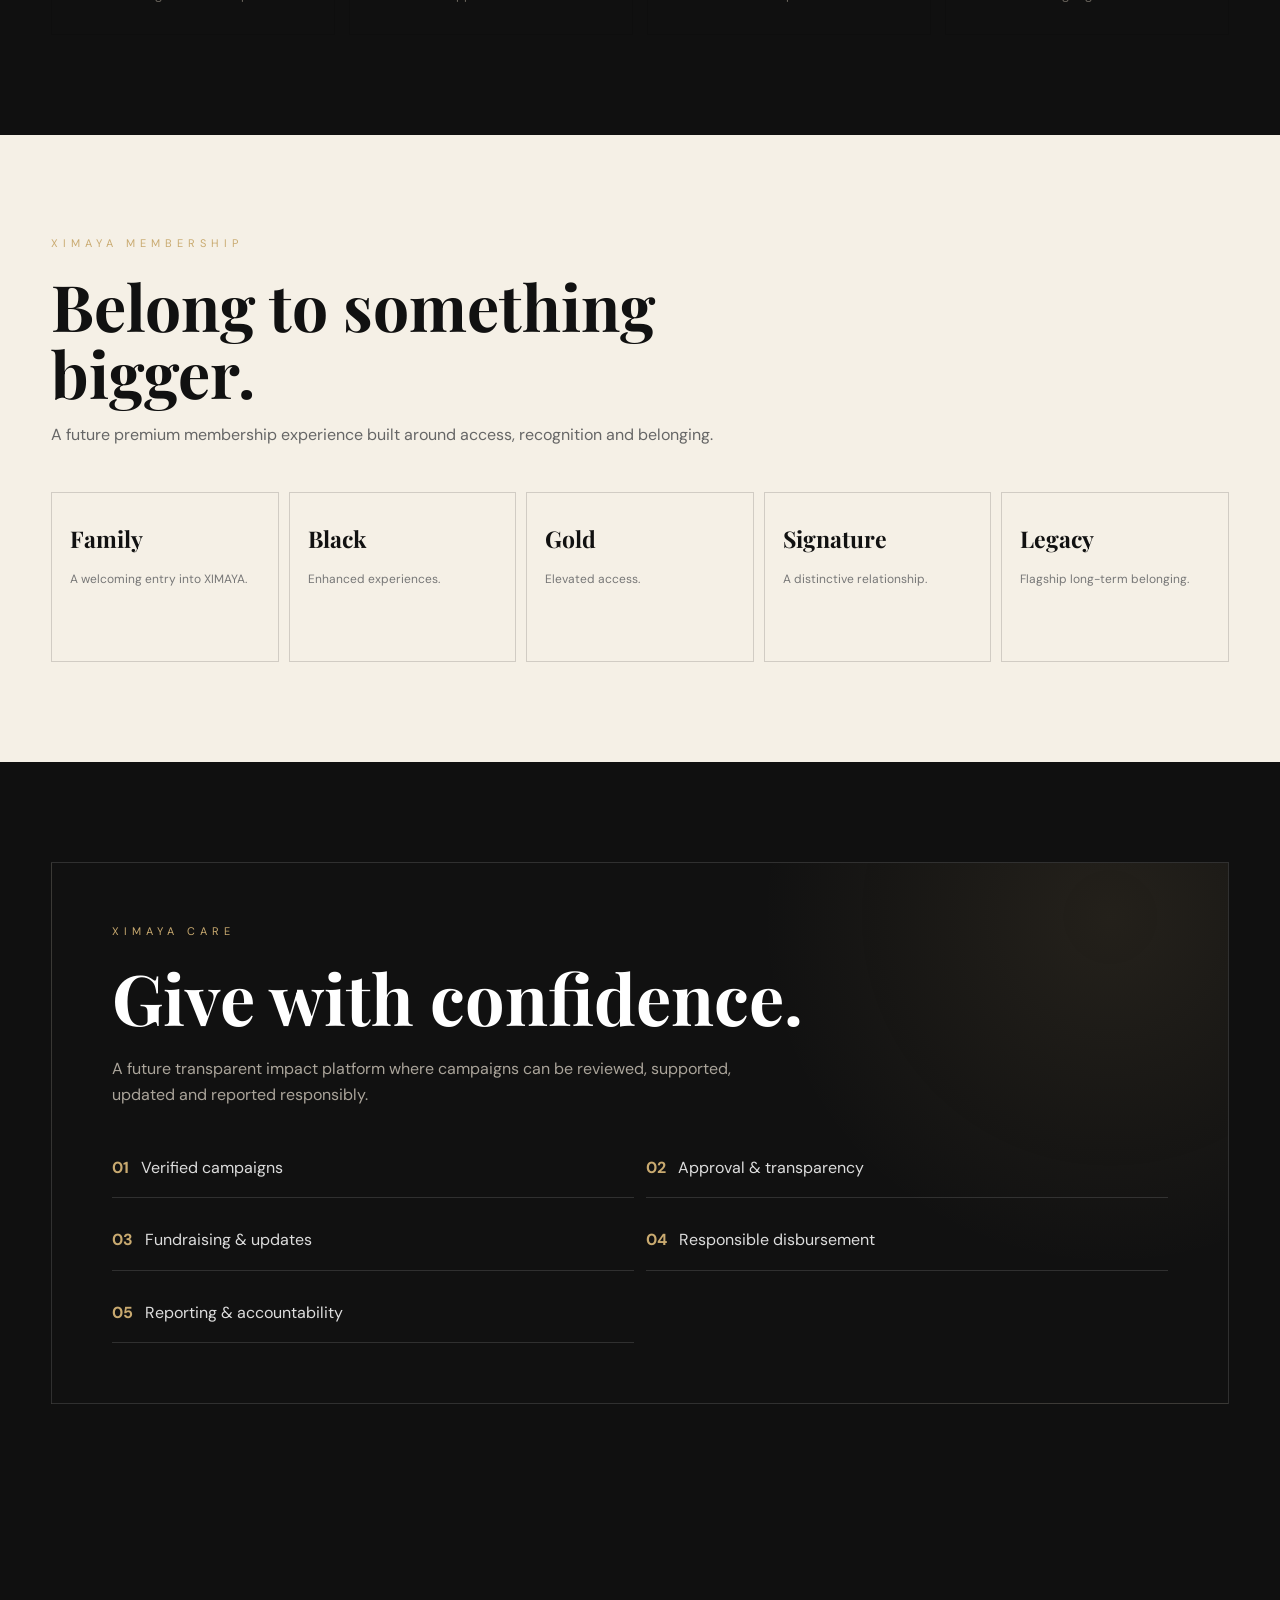
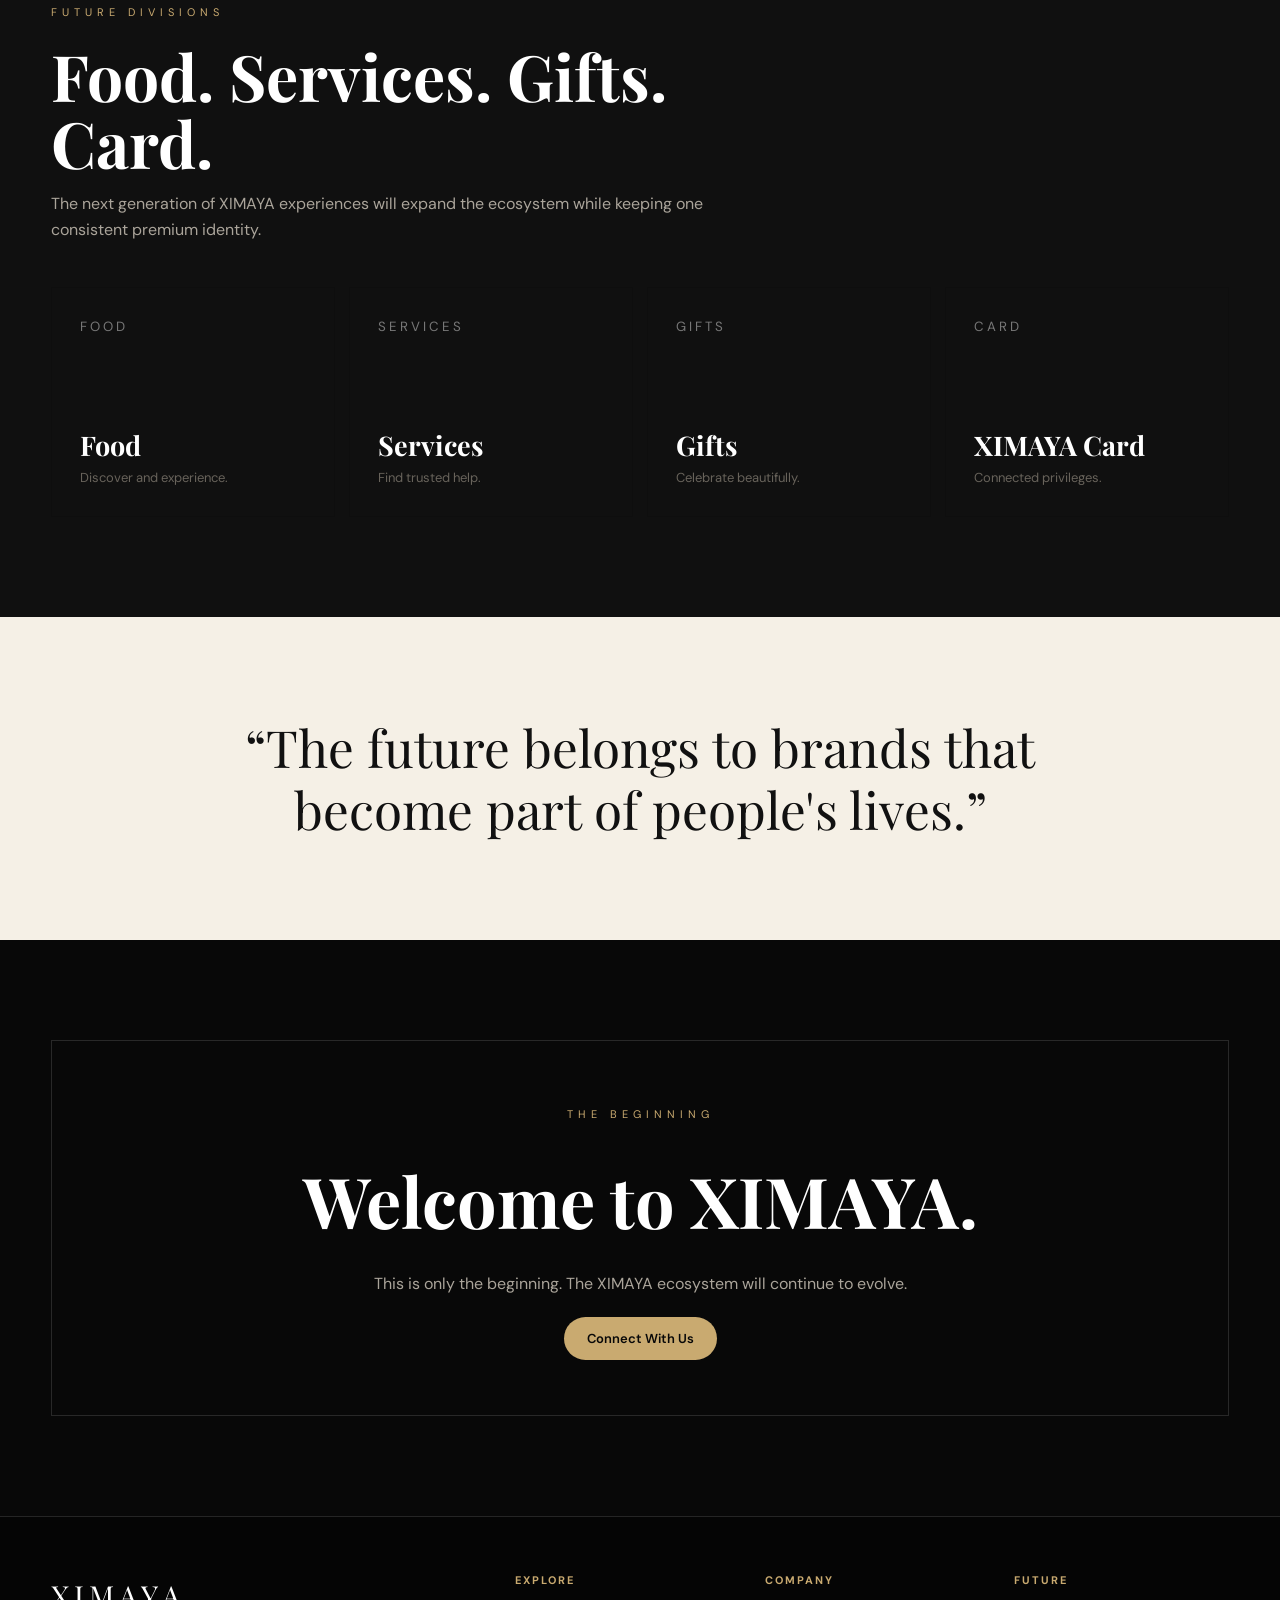
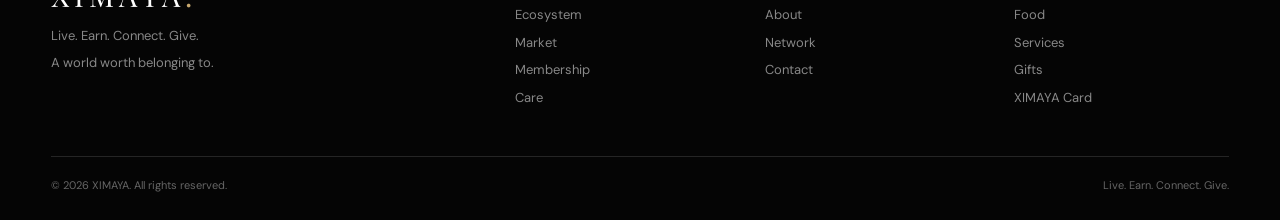
==== commit e2575c4f: "Create premium XIMAYA homepage" ====
--- a/index.html
+++ b/index.html
@@ -1,1505 +1,672 @@
 <!DOCTYPE html>
 <html lang="en">
 <head>
-  <meta charset="UTF-8">
-  <meta name="viewport" content="width=device-width, initial-scale=1.0">
-
-  <title>XIMAYA — Live. Earn. Connect. Give.</title>
-
-  <meta
-    name="description"
-    content="XIMAYA is a growing digital ecosystem connecting people, commerce, food, services, gifting, membership and social impact."
-  >
-
-  <meta name="theme-color" content="#08090d">
-
-  <style>
-    :root {
-      --bg: #08090d;
-      --bg-soft: #0d1017;
-      --card: #11151d;
-      --card-hover: #171c26;
-      --gold: #d8b56a;
-      --gold-light: #f1d895;
-      --text: #f5f5f5;
-      --muted: #a5a9b3;
-      --border: rgba(255,255,255,0.09);
-      --green: #48d597;
-      --max: 1180px;
-      --radius: 22px;
-    }
-
-    * {
-      margin: 0;
-      padding: 0;
-      box-sizing: border-box;
-    }
-
-    html {
-      scroll-behavior: smooth;
-    }
-
-    body {
-      font-family:
-        Inter,
-        -apple-system,
-        BlinkMacSystemFont,
-        "Segoe UI",
-        Roboto,
-        Arial,
-        sans-serif;
-      background:
-        radial-gradient(circle at 80% 0%, rgba(216,181,106,0.10), transparent 28%),
-        radial-gradient(circle at 0% 35%, rgba(70,100,180,0.07), transparent 25%),
-        var(--bg);
-      color: var(--text);
-      line-height: 1.6;
-      overflow-x: hidden;
-    }
-
-    a {
-      color: inherit;
-      text-decoration: none;
-    }
-
-    button,
-    input {
-      font: inherit;
-    }
-
-    .container {
-      width: min(100% - 40px, var(--max));
-      margin: auto;
-    }
-
-    /* =========================
-       NAVIGATION
-    ========================= */
-
-    header {
-      position: sticky;
-      top: 0;
-      z-index: 1000;
-      background: rgba(8,9,13,0.84);
-      backdrop-filter: blur(18px);
-      border-bottom: 1px solid var(--border);
-    }
-
-    .nav {
-      min-height: 76px;
-      display: flex;
-      align-items: center;
-      justify-content: space-between;
-      gap: 25px;
-    }
-
-    .logo {
-      font-size: 1.45rem;
-      font-weight: 800;
-      letter-spacing: 0.18em;
-      color: var(--gold-light);
-    }
-
-    .logo span {
-      color: #fff;
-    }
-
-    .nav-links {
-      display: flex;
-      align-items: center;
-      gap: 28px;
-      list-style: none;
-    }
-
-    .nav-links a {
-      color: var(--muted);
-      font-size: 0.92rem;
-      transition: 0.25s ease;
-    }
-
-    .nav-links a:hover {
-      color: var(--gold-light);
-    }
-
-    .nav-cta {
-      padding: 10px 18px;
-      border: 1px solid rgba(216,181,106,0.45);
-      border-radius: 999px;
-      color: var(--gold-light) !important;
-    }
-
-    .menu-btn {
-      display: none;
-      background: none;
-      border: 0;
-      color: white;
-      font-size: 1.7rem;
-      cursor: pointer;
-    }
-
-    /* =========================
-       HERO
-    ========================= */
-
-    .hero {
-      min-height: 88vh;
-      display: flex;
-      align-items: center;
-      position: relative;
-      padding: 90px 0 80px;
-    }
-
-    .hero::before {
-      content: "";
-      position: absolute;
-      width: 520px;
-      height: 520px;
-      border-radius: 50%;
-      background: rgba(216,181,106,0.08);
-      filter: blur(100px);
-      right: -180px;
-      top: 80px;
-      pointer-events: none;
-    }
-
-    .hero-content {
-      max-width: 850px;
-      position: relative;
-      z-index: 1;
-    }
-
-    .eyebrow {
-      display: inline-flex;
-      align-items: center;
-      gap: 9px;
-      padding: 8px 14px;
-      border: 1px solid var(--border);
-      border-radius: 999px;
-      color: var(--gold-light);
-      background: rgba(216,181,106,0.05);
-      font-size: 0.82rem;
-      letter-spacing: 0.08em;
-      text-transform: uppercase;
-      margin-bottom: 25px;
-    }
-
-    .eyebrow::before {
-      content: "";
-      width: 7px;
-      height: 7px;
-      background: var(--green);
-      border-radius: 50%;
-      box-shadow: 0 0 12px rgba(72,213,151,0.7);
-    }
-
-    .hero h1 {
-      font-size: clamp(3.2rem, 9vw, 7.5rem);
-      line-height: 0.95;
-      letter-spacing: -0.055em;
-      margin-bottom: 28px;
-    }
-
-    .hero h1 span {
-      background: linear-gradient(
-        120deg,
-        #fff,
-        var(--gold-light),
-        #fff
-      );
-      -webkit-background-clip: text;
-      background-clip: text;
-      color: transparent;
-    }
-
-    .hero-tagline {
-      font-size: clamp(1.2rem, 2.5vw, 1.65rem);
-      color: var(--gold-light);
-      font-weight: 600;
-      margin-bottom: 18px;
-    }
-
-    .hero-text {
-      max-width: 720px;
-      color: var(--muted);
-      font-size: 1.05rem;
-      margin-bottom: 35px;
-    }
-
-    .hero-buttons {
-      display: flex;
-      flex-wrap: wrap;
-      gap: 14px;
-    }
-
-    .btn {
-      display: inline-flex;
-      justify-content: center;
-      align-items: center;
-      min-height: 48px;
-      padding: 0 23px;
-      border-radius: 999px;
-      border: 1px solid var(--border);
-      cursor: pointer;
-      transition: 0.25s ease;
-    }
-
-    .btn-primary {
-      background: var(--gold);
-      color: #111;
-      border-color: var(--gold);
-      font-weight: 700;
-    }
-
-    .btn-primary:hover {
-      background: var(--gold-light);
-      transform: translateY(-2px);
-    }
-
-    .btn-secondary {
-      color: var(--text);
-      background: rgba(255,255,255,0.03);
-    }
-
-    .btn-secondary:hover {
-      border-color: rgba(216,181,106,0.5);
-      color: var(--gold-light);
-    }
-
-    /* =========================
-       SECTIONS
-    ========================= */
-
-    section {
-      padding: 95px 0;
-      scroll-margin-top: 80px;
-    }
-
-    .section-heading {
-      max-width: 720px;
-      margin-bottom: 45px;
-    }
-
-    .section-label {
-      color: var(--gold);
-      font-size: 0.78rem;
-      text-transform: uppercase;
-      letter-spacing: 0.16em;
-      font-weight: 700;
-      margin-bottom: 12px;
-    }
-
-    .section-heading h2 {
-      font-size: clamp(2rem, 5vw, 3.5rem);
-      line-height: 1.05;
-      letter-spacing: -0.035em;
-      margin-bottom: 17px;
-    }
-
-    .section-heading p {
-      color: var(--muted);
-      font-size: 1rem;
-    }
-
-    /* =========================
-       ECOSYSTEM CARDS
-    ========================= */
-
-    .ecosystem {
-      background: var(--bg-soft);
-      border-top: 1px solid var(--border);
-      border-bottom: 1px solid var(--border);
-    }
-
-    .cards {
-      display: grid;
-      grid-template-columns: repeat(3, 1fr);
-      gap: 18px;
-    }
-
-    .card {
-      background: linear-gradient(
-        145deg,
-        rgba(255,255,255,0.045),
-        rgba(255,255,255,0.018)
-      );
-      border: 1px solid var(--border);
-      border-radius: var(--radius);
-      padding: 30px;
-      min-height: 245px;
-      transition: 0.3s ease;
-    }
-
-    .card:hover {
-      transform: translateY(-5px);
-      background: var(--card-hover);
-      border-color: rgba(216,181,106,0.3);
-    }
-
-    .card-icon {
-      width: 48px;
-      height: 48px;
-      display: grid;
-      place-items: center;
-      border-radius: 14px;
-      background: rgba(216,181,106,0.09);
-      border: 1px solid rgba(216,181,106,0.18);
-      font-size: 1.35rem;
-      margin-bottom: 22px;
-    }
-
-    .card h3 {
-      font-size: 1.3rem;
-      margin-bottom: 10px;
-    }
-
-    .card p {
-      color: var(--muted);
-      font-size: 0.94rem;
-    }
-
-    /* =========================
-       PHILOSOPHY
-    ========================= */
-
-    .philosophy {
-      text-align: center;
-    }
-
-    .philosophy-box {
-      max-width: 950px;
-      margin: auto;
-      padding: 55px 35px;
-      border: 1px solid var(--border);
-      border-radius: 30px;
-      background:
-        linear-gradient(
-          135deg,
-          rgba(216,181,106,0.08),
-          rgba(255,255,255,0.02)
-        );
-    }
-
-    .philosophy-box h2 {
-      font-size: clamp(2rem, 5vw, 3.5rem);
-      margin-bottom: 20px;
-    }
-
-    .philosophy-box h2 span {
-      color: var(--gold-light);
-    }
-
-    .philosophy-box p {
-      color: var(--muted);
-      max-width: 720px;
-      margin: auto;
-    }
-
-    /* =========================
-       CARE
-    ========================= */
-
-    .care {
-      background: var(--bg-soft);
-      border-top: 1px solid var(--border);
-      border-bottom: 1px solid var(--border);
-    }
-
-    .care-layout {
-      display: grid;
-      grid-template-columns: 0.85fr 1.15fr;
-      gap: 50px;
-      align-items: center;
-    }
-
-    .care-highlight {
-      padding: 40px;
-      border-radius: 28px;
-      border: 1px solid rgba(216,181,106,0.22);
-      background: rgba(216,181,106,0.05);
-    }
-
-    .care-highlight .heart {
-      font-size: 3rem;
-      margin-bottom: 15px;
-    }
-
-    .care-highlight h3 {
-      font-size: 1.8rem;
-      margin-bottom: 12px;
-    }
-
-    .care-highlight p {
-      color: var(--muted);
-    }
-
-    .process {
-      display: grid;
-      gap: 13px;
-    }
-
-    .process-item {
-      display: flex;
-      gap: 16px;
-      align-items: center;
-      padding: 16px 18px;
-      border: 1px solid var(--border);
-      border-radius: 15px;
-      background: rgba(255,255,255,0.025);
-    }
-
-    .process-number {
-      min-width: 34px;
-      height: 34px;
-      border-radius: 50%;
-      display: grid;
-      place-items: center;
-      background: rgba(216,181,106,0.12);
-      color: var(--gold-light);
-      font-size: 0.8rem;
-      font-weight: 700;
-    }
-
-    .process-item strong {
-      font-size: 0.95rem;
-    }
-
-    /* =========================
-       FAMILY
-    ========================= */
-
-    .family-grid {
-      display: grid;
-      grid-template-columns: 1fr 1fr;
-      gap: 25px;
-    }
-
-    .family-card {
-      padding: 35px;
-      border-radius: var(--radius);
-      border: 1px solid var(--border);
-      background: var(--card);
-    }
-
-    .family-card h3 {
-      font-size: 1.45rem;
-      margin-bottom: 12px;
-    }
-
-    .family-card p {
-      color: var(--muted);
-      margin-bottom: 20px;
-    }
-
-    .benefits {
-      list-style: none;
-      display: grid;
-      gap: 10px;
-    }
-
-    .benefits li {
-      color: #d9dbe0;
-      font-size: 0.93rem;
-    }
-
-    .benefits li::before {
-      content: "✓";
-      color: var(--gold);
-      margin-right: 10px;
-      font-weight: 700;
-    }
-
-    /* =========================
-       MEMBERSHIP
-    ========================= */
-
-    .tiers {
-      display: grid;
-      grid-template-columns: repeat(5, 1fr);
-      gap: 12px;
-    }
-
-    .tier {
-      padding: 25px 15px;
-      text-align: center;
-      border: 1px solid var(--border);
-      border-radius: 18px;
-      background: rgba(255,255,255,0.025);
-    }
-
-    .tier strong {
-      display: block;
-      color: var(--gold-light);
-      font-size: 0.95rem;
-      margin-bottom: 6px;
-    }
-
-    .tier small {
-      color: var(--muted);
-      font-size: 0.75rem;
-    }
-
-    .note {
-      margin-top: 18px;
-      color: var(--muted);
-      font-size: 0.83rem;
-    }
-
-    /* =========================
-       ROADMAP
-    ========================= */
-
-    .roadmap {
-      background: var(--bg-soft);
-      border-top: 1px solid var(--border);
-      border-bottom: 1px solid var(--border);
-    }
-
-    .roadmap-list {
-      display: grid;
-      grid-template-columns: repeat(3, 1fr);
-      gap: 18px;
-    }
-
-    .roadmap-item {
-      padding: 30px;
-      border: 1px solid var(--border);
-      border-radius: var(--radius);
-      background: rgba(255,255,255,0.025);
-    }
-
-    .roadmap-item span {
-      color: var(--gold);
-      font-size: 0.75rem;
-      font-weight: 700;
-      text-transform: uppercase;
-      letter-spacing: 0.1em;
-    }
-
-    .roadmap-item h3 {
-      margin: 10px 0;
-    }
-
-    .roadmap-item p {
-      color: var(--muted);
-      font-size: 0.92rem;
-    }
-
-    /* =========================
-       JOIN
-    ========================= */
-
-    .join {
-      text-align: center;
-    }
-
-    .join-box {
-      max-width: 780px;
-      margin: auto;
-      padding: 50px 30px;
-      border: 1px solid rgba(216,181,106,0.22);
-      border-radius: 30px;
-      background:
-        radial-gradient(
-          circle at center,
-          rgba(216,181,106,0.08),
-          transparent 60%
-        );
-    }
-
-    .join-box h2 {
-      font-size: clamp(2rem, 5vw, 3.2rem);
-      margin-bottom: 15px;
-    }
-
-    .join-box p {
-      color: var(--muted);
-      margin-bottom: 28px;
-    }
-
-    .join-form {
-      max-width: 550px;
-      margin: auto;
-      display: flex;
-      gap: 10px;
-    }
-
-    .join-form input {
-      flex: 1;
-      min-width: 0;
-      height: 50px;
-      padding: 0 17px;
-      border: 1px solid var(--border);
-      border-radius: 999px;
-      outline: none;
-      background: rgba(255,255,255,0.05);
-      color: white;
-    }
-
-    .join-form input:focus {
-      border-color: rgba(216,181,106,0.6);
-    }
-
-    .form-message {
-      margin-top: 14px;
-      min-height: 24px;
-      color: var(--green);
-      font-size: 0.9rem;
-    }
-
-    /* =========================
-       FOOTER
-    ========================= */
-
-    footer {
-      border-top: 1px solid var(--border);
-      padding: 45px 0 30px;
-    }
-
-    .footer-top {
-      display: flex;
-      justify-content: space-between;
-      gap: 30px;
-      margin-bottom: 35px;
-    }
-
-    .footer-brand {
-      max-width: 390px;
-    }
-
-    .footer-brand .logo {
-      display: inline-block;
-      margin-bottom: 12px;
-    }
-
-    .footer-brand p {
-      color: var(--muted);
-      font-size: 0.9rem;
-    }
-
-    .footer-links {
-      display: flex;
-      gap: 25px;
-      flex-wrap: wrap;
-      align-content: flex-start;
-    }
-
-    .footer-links a {
-      color: var(--muted);
-      font-size: 0.86rem;
-    }
-
-    .footer-links a:hover {
-      color: var(--gold-light);
-    }
-
-    .footer-bottom {
-      border-top: 1px solid var(--border);
-      padding-top: 20px;
-      display: flex;
-      justify-content: space-between;
-      gap: 20px;
-      color: #70747d;
-      font-size: 0.76rem;
-    }
-
-    /* =========================
-       ANIMATION
-    ========================= */
-
-    .reveal {
-      opacity: 0;
-      transform: translateY(20px);
-      transition: opacity 0.7s ease, transform 0.7s ease;
-    }
-
-    .reveal.visible {
-      opacity: 1;
-      transform: translateY(0);
-    }
-
-    /* =========================
-       RESPONSIVE
-    ========================= */
-
-    @media (max-width: 900px) {
-
-      .nav-links {
-        position: absolute;
-        top: 76px;
-        left: 0;
-        right: 0;
-        display: none;
-        flex-direction: column;
-        align-items: stretch;
-        padding: 20px;
-        background: rgba(8,9,13,0.97);
-        border-bottom: 1px solid var(--border);
-      }
-
-      .nav-links.active {
-        display: flex;
-      }
-
-      .nav-links a {
-        padding: 12px;
-      }
-
-      .menu-btn {
-        display: block;
-      }
-
-      .cards {
-        grid-template-columns: repeat(2, 1fr);
-      }
-
-      .care-layout {
-        grid-template-columns: 1fr;
-      }
-
-      .tiers {
-        grid-template-columns: repeat(3, 1fr);
-      }
-
-      .roadmap-list {
-        grid-template-columns: 1fr;
-      }
-    }
-
-    @media (max-width: 650px) {
-
-      .container {
-        width: min(100% - 28px, var(--max));
-      }
-
-      .hero {
-        min-height: 82vh;
-        padding: 65px 0;
-      }
-
-      section {
-        padding: 70px 0;
-      }
-
-      .hero h1 {
-        font-size: clamp(3rem, 18vw, 5rem);
-      }
-
-      .hero-buttons {
-        flex-direction: column;
-        align-items: stretch;
-      }
-
-      .btn {
-        width: 100%;
-      }
-
-      .cards,
-      .family-grid,
-      .tiers {
-        grid-template-columns: 1fr;
-      }
-
-      .tier {
-        padding: 20px;
-      }
-
-      .join-form {
-        flex-direction: column;
-      }
-
-      .join-form .btn {
-        width: 100%;
-      }
-
-      .footer-top,
-      .footer-bottom {
-        flex-direction: column;
-      }
-
-      .footer-links {
-        flex-direction: column;
-        gap: 12px;
-      }
-    }
-  </style>
+<meta charset="UTF-8">
+<meta name="viewport" content="width=device-width,initial-scale=1.0">
+<title>XIMAYA | Live. Earn. Connect. Give.</title>
+<meta name="description" content="XIMAYA — a premium connected ecosystem for people, business, community and opportunity.">
+
+<style>
+@import url('https://fonts.googleapis.com/css2?family=DM+Sans:wght@400;500;600;700&family=Playfair+Display:wght@500;600;700&display=swap');
+
+:root{
+--black:#080808;
+--dark:#111;
+--gold:#c9aa70;
+--light:#f5f0e6;
+--muted:#aaa49a;
+--line:rgba(255,255,255,.13);
+}
+
+*{box-sizing:border-box;margin:0;padding:0}
+html{scroll-behavior:smooth}
+body{
+background:var(--black);
+color:white;
+font-family:"DM Sans",sans-serif;
+line-height:1.6;
+}
+a{text-decoration:none;color:inherit}
+.container{width:92%;max-width:1200px;margin:auto}
+
+header{
+position:fixed;
+top:0;
+width:100%;
+z-index:99;
+background:rgba(8,8,8,.9);
+backdrop-filter:blur(15px);
+border-bottom:1px solid var(--line)
+}
+
+nav{
+height:75px;
+display:flex;
+align-items:center;
+justify-content:space-between
+}
+
+.logo{
+font-family:"Playfair Display",serif;
+font-size:29px;
+letter-spacing:5px
+}
+.logo span{color:var(--gold)}
+
+.links{
+display:flex;
+gap:25px;
+align-items:center
+}
+.links a{
+font-size:13px;
+color:#ccc;
+transition:.3s
+}
+.links a:hover{color:var(--gold)}
+.market{
+border:1px solid var(--gold);
+padding:9px 17px;
+border-radius:30px;
+color:var(--gold)!important
+}
+
+.menu{
+display:none;
+font-size:25px;
+cursor:pointer
+}
+
+.hero{
+min-height:100vh;
+display:flex;
+align-items:center;
+background:
+radial-gradient(circle at 80% 35%,rgba(201,170,112,.14),transparent 30%),
+var(--black)
+}
+
+.hero-content{padding-top:70px}
+
+.eyebrow{
+color:var(--gold);
+font-size:11px;
+letter-spacing:5px;
+text-transform:uppercase;
+margin-bottom:20px
+}
+
+h1{
+font-family:"Playfair Display",serif;
+font-size:clamp(55px,9vw,105px);
+line-height:.95;
+max-width:850px
+}
+
+h1 span{color:var(--gold)}
+
+.hero p{
+max-width:650px;
+margin-top:28px;
+color:var(--muted);
+font-size:17px
+}
+
+.buttons{
+display:flex;
+gap:12px;
+margin-top:35px;
+flex-wrap:wrap
+}
+
+.btn{
+padding:13px 23px;
+border-radius:30px;
+font-size:13px;
+font-weight:600
+}
+
+.primary{background:var(--gold);color:#080808}
+.secondary{border:1px solid #555}
+
+section{padding:100px 0}
+
+.light{
+background:var(--light);
+color:#111
+}
+
+.heading{
+max-width:700px;
+margin-bottom:45px
+}
+
+.heading h2{
+font-family:"Playfair Display",serif;
+font-size:clamp(38px,5vw,65px);
+line-height:1.05;
+margin-bottom:15px
+}
+
+.heading p{color:var(--muted)}
+
+.light .heading p{color:#666}
+
+.grid{
+display:grid;
+grid-template-columns:repeat(4,1fr);
+gap:14px
+}
+
+.card{
+min-height:230px;
+padding:28px;
+border:1px solid rgba(0,0,0,.15);
+display:flex;
+flex-direction:column;
+justify-content:space-between;
+transition:.3s
+}
+
+.card:hover{
+transform:translateY(-6px);
+background:white;
+box-shadow:0 20px 40px rgba(0,0,0,.1)
+}
+
+.card small{
+letter-spacing:3px;
+color:#777
+}
+
+.card h3{
+font-family:"Playfair Display",serif;
+font-size:27px
+}
+
+.card p{
+font-size:13px;
+color:#68635b
+}
+
+.dark{
+background:#101010
+}
+
+.panel{
+border:1px solid var(--line);
+padding:60px;
+background:
+radial-gradient(circle at 90% 10%,rgba(201,170,112,.1),transparent 30%),
+#111
+}
+
+.panel h2{
+font-family:"Playfair Display",serif;
+font-size:clamp(40px,6vw,70px);
+line-height:1.05
+}
+
+.panel p{
+max-width:650px;
+color:var(--muted);
+margin:22px 0
+}
+
+.list{
+display:grid;
+grid-template-columns:repeat(2,1fr);
+gap:12px;
+margin-top:30px
+}
+
+.item{
+border-bottom:1px solid var(--line);
+padding:17px 0;
+color:#ddd
+}
+.item b{color:var(--gold);margin-right:12px}
+
+.tiers{
+display:grid;
+grid-template-columns:repeat(5,1fr);
+gap:10px
+}
+
+.tier{
+padding:28px 18px;
+border:1px solid rgba(0,0,0,.15);
+min-height:170px
+}
+
+.tier h3{
+font-family:"Playfair Display",serif;
+font-size:23px
+}
+
+.tier p{
+font-size:12px;
+color:#777;
+margin-top:12px
+}
+
+.quote{
+text-align:center;
+background:var(--light);
+color:#111
+}
+
+.quote p{
+font-family:"Playfair Display",serif;
+font-size:clamp(30px,4vw,52px);
+max-width:850px;
+margin:auto;
+line-height:1.2
+}
+
+.contact{
+text-align:center
+}
+
+.contact-box{
+border:1px solid var(--line);
+padding:65px 25px
+}
+
+.contact h2{
+font-family:"Playfair Display",serif;
+font-size:clamp(40px,6vw,70px)
+}
+
+.contact p{
+max-width:600px;
+margin:15px auto 28px;
+color:var(--muted)
+}
+
+footer{
+border-top:1px solid var(--line);
+padding:55px 0 25px;
+background:#050505
+}
+
+.footer{
+display:grid;
+grid-template-columns:2fr 1fr 1fr 1fr;
+gap:35px
+}
+
+footer h4{
+color:var(--gold);
+letter-spacing:2px;
+font-size:11px;
+margin-bottom:15px
+}
+
+footer a,footer p{
+display:block;
+color:#888;
+font-size:13px;
+margin:7px 0
+}
+
+.copy{
+border-top:1px solid var(--line);
+margin-top:40px;
+padding-top:20px;
+color:#666;
+font-size:11px;
+display:flex;
+justify-content:space-between
+}
+
+@media(max-width:900px){
+.links{display:none}
+.links.open{
+display:flex;
+position:absolute;
+top:75px;
+left:0;
+right:0;
+padding:25px;
+background:#080808;
+flex-direction:column;
+align-items:flex-start
+}
+.menu{display:block}
+.grid{grid-template-columns:repeat(2,1fr)}
+.tiers{grid-template-columns:repeat(2,1fr)}
+.footer{grid-template-columns:1fr 1fr}
+}
+
+@media(max-width:600px){
+h1{font-size:57px}
+section{padding:75px 0}
+.grid{grid-template-columns:1fr}
+.list{grid-template-columns:1fr}
+.tiers{grid-template-columns:1fr}
+.footer{grid-template-columns:1fr}
+.copy{flex-direction:column;gap:8px}
+.panel{padding:35px 25px}
+}
+</style>
 </head>
 
 <body>
 
-  <!-- =========================
-       NAVIGATION
-  ========================= -->
-
-  <header>
-    <div class="container nav">
-
-      <a href="#home" class="logo">
-        XIMAYA<span>.</span>
-      </a>
-
-      <button
-        class="menu-btn"
-        id="menuBtn"
-        aria-label="Open navigation menu"
-        aria-expanded="false"
-      >
-        ☰
-      </button>
-
-      <nav>
-        <ul class="nav-links" id="navLinks">
-          <li><a href="#ecosystem">Ecosystem</a></li>
-          <li><a href="#care">XIMAYA Care</a></li>
-          <li><a href="#family">Family</a></li>
-          <li><a href="#roadmap">Vision</a></li>
-          <li><a href="#join" class="nav-cta">Join XIMAYA</a></li>
-        </ul>
-      </nav>
-
-    </div>
-  </header>
-
-
-  <main>
-
-    <!-- =========================
-         HERO
-    ========================= -->
-
-    <section class="hero" id="home">
-
-      <div class="container">
-
-        <div class="hero-content reveal">
-
-          <div class="eyebrow">
-            Building the XIMAYA ecosystem
-          </div>
-
-          <h1>
-            <span>XIMAYA</span>
-          </h1>
-
-          <div class="hero-tagline">
-            Live. Earn. Connect. Give.
-          </div>
-
-          <p class="hero-text">
-            A growing digital ecosystem designed to bring commerce,
-            food, services, gifting, membership and social impact
-            together in one recognizable experience.
-          </p>
-
-          <div class="hero-buttons">
-            <a href="#ecosystem" class="btn btn-primary">
-              Explore XIMAYA
-            </a>
-
-            <a href="#join" class="btn btn-secondary">
-              Join the Community
-            </a>
-          </div>
-
-        </div>
-
-      </div>
-
-    </section>
-
-
-    <!-- =========================
-         ECOSYSTEM
-    ========================= -->
-
-    <section class="ecosystem" id="ecosystem">
-
-      <div class="container">
-
-        <div class="section-heading reveal">
-          <div class="section-label">The Ecosystem</div>
-
-          <h2>
-            One brand. Many ways to connect.
-          </h2>
-
-          <p>
-            XIMAYA is envisioned as a multi-purpose ecosystem where
-            people can discover products, services, food, gifts,
-            community opportunities and meaningful ways to contribute.
-          </p>
-        </div>
-
-
-        <div class="cards">
-
-          <article class="card reveal">
-            <div class="card-icon">🛍️</div>
-            <h3>XIMAYA Market</h3>
-            <p>
-              A marketplace for buying and selling products, supporting
-              local commerce, sellers, discovery and business promotion.
-            </p>
-          </article>
-
-
-          <article class="card reveal">
-            <div class="card-icon">🍽️</div>
-            <h3>XIMAYA Food</h3>
-            <p>
-              A food-ordering ecosystem connecting restaurants and
-              food businesses with customers.
-            </p>
-          </article>
-
-
-          <article class="card reveal">
-            <div class="card-icon">🛠️</div>
-            <h3>XIMAYA Services</h3>
-            <p>
-              Discover lawful service providers such as tutors,
-              designers, mechanics, cleaners, photographers and more.
-            </p>
-          </article>
-
-
-          <article class="card reveal">
-            <div class="card-icon">🎁</div>
-            <h3>XIMAYA Gifts</h3>
-            <p>
-              Physical and digital gifting for birthdays, festivals,
-              celebrations and special moments.
-            </p>
-          </article>
-
-
-          <article class="card reveal">
-            <div class="card-icon">❤️</div>
-            <h3>XIMAYA Care</h3>
-            <p>
-              A proposed social-impact pillar supporting verified
-              charitable campaigns, essential needs and community initiatives.
-            </p>
-          </article>
-
-
-          <article class="card reveal">
-            <div class="card-icon">👥</div>
-            <h3>XIMAYA Family</h3>
-            <p>
-              A membership and community experience designed around
-              recognition, belonging, selected benefits and participation.
-            </p>
-          </article>
-
-        </div>
-
-      </div>
-
-    </section>
-
-
-    <!-- =========================
-         PHILOSOPHY
-    ========================= -->
-
-    <section class="philosophy">
-
-      <div class="container">
-
-        <div class="philosophy-box reveal">
-
-          <div class="section-label">
-            Our Philosophy
-          </div>
-
-          <h2>
-            People before transactions.
-          </h2>
-
-          <p>
-            XIMAYA aims to create long-term relationships with its
-            members through service, trust, recognition, community
-            and responsible social impact.
-          </p>
-
-        </div>
-
-      </div>
-
-    </section>
-
-
-    <!-- =========================
-         CARE
-    ========================= -->
-
-    <section class="care" id="care">
-
-      <div class="container">
-
-        <div class="care-layout">
-
-          <div class="care-highlight reveal">
-
-            <div class="heart">❤️</div>
-
-            <h3>XIMAYA Care</h3>
-
-            <p>
-              Building a responsible pathway for verified social-impact
-              initiatives, community support and charitable giving.
-            </p>
-
-          </div>
-
-
-          <div>
-
-            <div class="section-heading reveal">
-
-              <div class="section-label">
-                Social Impact
-              </div>
-
-              <h2>
-                Trust should be built into giving.
-              </h2>
-
-              <p>
-                Proposed campaigns can follow a transparent process
-                from verification to completion and reporting.
-              </p>
-
-            </div>
-
-
-            <div class="process">
-
-              <div class="process-item reveal">
-                <div class="process-number">01</div>
-                <strong>Application</strong>
-              </div>
-
-              <div class="process-item reveal">
-                <div class="process-number">02</div>
-                <strong>Verification</strong>
-              </div>
-
-              <div class="process-item reveal">
-                <div class="process-number">03</div>
-                <strong>Approval</strong>
-              </div>
-
-              <div class="process-item reveal">
-                <div class="process-number">04</div>
-                <strong>Fundraising & Updates</strong>
-              </div>
-
-              <div class="process-item reveal">
-                <div class="process-number">05</div>
-                <strong>Appropriate Disbursement</strong>
-              </div>
-
-              <div class="process-item reveal">
-                <div class="process-number">06</div>
-                <strong>Completion & Reporting</strong>
-              </div>
-
-            </div>
-
-          </div>
-
-        </div>
-
-      </div>
-
-    </section>
-
-
-    <!-- =========================
-         FAMILY
-    ========================= -->
-
-    <section id="family">
-
-      <div class="container">
-
-        <div class="section-heading reveal">
-
-          <div class="section-label">
-            XIMAYA Family
-          </div>
-
-          <h2>
-            Membership with a sense of belonging.
-          </h2>
-
-          <p>
-            XIMAYA Family is envisioned as a community experience
-            where eligible members can receive recognition and selected
-            benefits as the ecosystem grows.
-          </p>
-
-        </div>
-
-
-        <div class="family-grid">
-
-          <div class="family-card reveal">
-
-            <h3>Member Experience</h3>
-
-            <p>
-              Membership may include selected benefits depending on
-              eligibility, capacity and official membership terms.
-            </p>
-
-            <ul class="benefits">
-              <li>Member recognition</li>
-              <li>Selected offers and benefits</li>
-              <li>Early access opportunities</li>
-              <li>Community participation</li>
-              <li>Birthday and festival greetings</li>
-              <li>Occasional member gifts</li>
-            </ul>
-
-          </div>
-
-
-          <div class="family-card reveal">
-
-            <h3>Membership Tiers</h3>
-
-            <p>
-              Proposed membership tiers are designed as brand
-              privilege concepts rather than banking or credit products.
-            </p>
-
-            <div class="tiers">
-
-              <div class="tier">
-                <strong>Family</strong>
-                <small>Member</small>
-              </div>
-
-              <div class="tier">
-                <strong>Black</strong>
-                <small>Privilege</small>
-              </div>
-
-              <div class="tier">
-                <strong>Gold</strong>
-                <small>Privilege</small>
-              </div>
-
-              <div class="tier">
-                <strong>Signature</strong>
-                <small>Privilege</small>
-              </div>
-
-              <div class="tier">
-                <strong>Legacy</strong>
-                <small>Privilege</small>
-              </div>
-
-            </div>
-
-            <p class="note">
-              Membership features and tiers will be subject to final
-              terms, eligibility and applicable requirements.
-            </p>
-
-          </div>
-
-        </div>
-
-      </div>
-
-    </section>
-
-
-    <!-- =========================
-         ROADMAP
-    ========================= -->
-
-    <section class="roadmap" id="roadmap">
-
-      <div class="container">
-
-        <div class="section-heading reveal">
-
-          <div class="section-label">
-            Building in Stages
-          </div>
-
-          <h2>
-            A vision that grows responsibly.
-          </h2>
-
-          <p>
-            XIMAYA is intended to develop progressively rather than
-            launch every feature simultaneously.
-          </p>
-
-        </div>
-
-
-        <div class="roadmap-list">
-
-          <article class="roadmap-item reveal">
-
-            <span>Stage 01</span>
-
-            <h3>Core Marketplace</h3>
-
-            <p>
-              Validate demand, onboard sellers and providers, and
-              establish the core digital experience.
-            </p>
-
-          </article>
-
-
-          <article class="roadmap-item reveal">
-
-            <span>Stage 02</span>
-
-            <h3>Expand the Ecosystem</h3>
-
-            <p>
-              Grow into food, services, gifting and additional
-              business tools as operational capability develops.
-            </p>
-
-          </article>
-
-
-          <article class="roadmap-item reveal">
-
-            <span>Stage 03</span>
-
-            <h3>Community & Impact</h3>
-
-            <p>
-              Develop membership, social-impact initiatives and
-              broader ecosystem opportunities with appropriate
-              systems and partnerships.
-            </p>
-
-          </article>
-
-        </div>
-
-      </div>
-
-    </section>
-
-
-    <!-- =========================
-         JOIN
-    ========================= -->
-
-    <section class="join" id="join">
-
-      <div class="container">
-
-        <div class="join-box reveal">
-
-          <div class="section-label">
-            Early Community
-          </div>
-
-          <h2>
-            Be part of the beginning.
-          </h2>
-
-          <p>
-            Join the early XIMAYA community and stay connected as
-            the ecosystem develops.
-          </p>
-
-          <form class="join-form" id="joinForm">
-
-            <input
-              type="email"
-              id="email"
-              placeholder="Enter your email"
-              aria-label="Email address"
-              required
-            >
-
-            <button type="submit" class="btn btn-primary">
-              Join XIMAYA
-            </button>
-
-          </form>
-
-          <div class="form-message" id="formMessage"></div>
-
-        </div>
-
-      </div>
-
-    </section>
-
-  </main>
-
-
-  <!-- =========================
-       FOOTER
-  ========================= -->
-
-  <footer>
-
-    <div class="container">
-
-      <div class="footer-top">
-
-        <div class="footer-brand">
-
-          <a href="#home" class="logo">
-            XIMAYA<span>.</span>
-          </a>
-
-          <p>
-            Live. Earn. Connect. Give.
-            <br>
-            A growing ecosystem built around commerce,
-            community and responsible impact.
-          </p>
-
-        </div>
-
-
-        <div class="footer-links">
-
-          <a href="#ecosystem">Ecosystem</a>
-          <a href="#care">XIMAYA Care</a>
-          <a href="#family">Family</a>
-          <a href="#roadmap">Vision</a>
-          <a href="#join">Join</a>
-
-        </div>
-
-      </div>
-
-
-      <div class="footer-bottom">
-
-        <div>
-          © 2026 XIMAYA. All rights reserved.
-        </div>
-
-        <div>
-          Concept and brand development by Raktim Kumar Nath.
-        </div>
-
-      </div>
-
-    </div>
-
-  </footer>
-
-
-  <!-- =========================
-       JAVASCRIPT
-  ========================= -->
-
-  <script>
-
-    /* Mobile navigation */
-
-    const menuBtn = document.getElementById("menuBtn");
-    const navLinks = document.getElementById("navLinks");
-
-    menuBtn.addEventListener("click", () => {
-
-      navLinks.classList.toggle("active");
-
-      const isOpen = navLinks.classList.contains("active");
-
-      menuBtn.setAttribute("aria-expanded", isOpen);
-
-      menuBtn.textContent = isOpen ? "✕" : "☰";
-
-    });
-
-
-    /* Close mobile menu after clicking a link */
-
-    document.querySelectorAll(".nav-links a").forEach(link => {
-
-      link.addEventListener("click", () => {
-
-        navLinks.classList.remove("active");
-
-        menuBtn.setAttribute("aria-expanded", "false");
-
-        menuBtn.textContent = "☰";
-
-      });
-
-    });
-
-
-    /* Simple reveal animation */
-
-    const revealElements =
-      document.querySelectorAll(".reveal");
-
-    const observer = new IntersectionObserver(
-      (entries) => {
-
-        entries.forEach(entry => {
-
-          if (entry.isIntersecting) {
-
-            entry.target.classList.add("visible");
-
-            observer.unobserve(entry.target);
-
-          }
-
-        });
-
-      },
-      {
-        threshold: 0.12
-      }
-    );
-
-
-    revealElements.forEach(element => {
-      observer.observe(element);
-    });
-
-
-    /* Early-access form */
-
-    const joinForm = document.getElementById("joinForm");
-    const formMessage = document.getElementById("formMessage");
-
-    joinForm.addEventListener("submit", (event) => {
-
-      event.preventDefault();
-
-      const email =
-        document.getElementById("email").value.trim();
-
-      if (!email) {
-        formMessage.textContent =
-          "Please enter your email address.";
-        return;
-      }
-
-      formMessage.textContent =
-        "Thank you for joining the XIMAYA community.";
-
-      joinForm.reset();
-
-    });
-
-  </script>
+<header>
+<div class="container">
+<nav>
+<a class="logo" href="#home">XIMAYA<span>.</span></a>
+
+<div class="links" id="links">
+<a href="#ecosystem">Ecosystem</a>
+<a href="#membership">Membership</a>
+<a href="#care">Care</a>
+<a href="#about">About</a>
+<a href="#contact">Contact</a>
+<a class="market" href="market.html">XIMAYA Market</a>
+</div>
+
+<div class="menu" onclick="menu()">☰</div>
+</nav>
+</div>
+</header>
+
+<main>
+
+<section class="hero" id="home">
+<div class="container hero-content">
+<div class="eyebrow">The XIMAYA Ecosystem</div>
+
+<h1>A world <span>worth belonging to.</span></h1>
+
+<p>
+XIMAYA brings commerce, services, community, opportunity and meaningful
+connection together in one beautifully connected ecosystem.
+</p>
+
+<div class="buttons">
+<a class="btn primary" href="#ecosystem">Explore XIMAYA</a>
+<a class="btn secondary" href="market.html">Enter XIMAYA Market</a>
+</div>
+</div>
+</section>
+
+<section class="light" id="ecosystem">
+<div class="container">
+
+<div class="heading">
+<div class="eyebrow">One Ecosystem</div>
+<h2>Everything connected. Nothing ordinary.</h2>
+<p>Different experiences. One powerful XIMAYA identity.</p>
+</div>
+
+<div class="grid">
+
+<a class="card" href="market.html">
+<small>01</small>
+<div>
+<h3>Market</h3>
+<p>Discover products, brands and opportunities.</p>
+</div>
+</a>
+
+<a class="card" href="#food">
+<small>02</small>
+<div>
+<h3>Food</h3>
+<p>Food, discovery, culture and experiences.</p>
+</div>
+</a>
+
+<a class="card" href="#services">
+<small>03</small>
+<div>
+<h3>Services</h3>
+<p>Connect people with trusted services.</p>
+</div>
+</a>
+
+<a class="card" href="#gifts">
+<small>04</small>
+<div>
+<h3>Gifts</h3>
+<p>Celebrate special moments beautifully.</p>
+</div>
+</a>
+
+<a class="card" href="#care">
+<small>05</small>
+<div>
+<h3>Care</h3>
+<p>Meaningful campaigns and social impact.</p>
+</div>
+</a>
+
+<a class="card" href="#membership">
+<small>06</small>
+<div>
+<h3>Membership</h3>
+<p>Premium experiences and belonging.</p>
+</div>
+</a>
+
+<a class="card" href="#card">
+<small>07</small>
+<div>
+<h3>XIMAYA Card</h3>
+<p>Future benefits and connected experiences.</p>
+</div>
+</a>
+
+<a class="card" href="#network">
+<small>08</small>
+<div>
+<h3>Network</h3>
+<p>People, creators, businesses and communities.</p>
+</div>
+</a>
+
+</div>
+</div>
+</section>
+
+<section class="dark" id="about">
+<div class="container">
+
+<div class="panel">
+<div class="eyebrow">The XIMAYA Philosophy</div>
+<h2>Built for people, not just transactions.</h2>
+
+<p>
+XIMAYA is being shaped as a long-term ecosystem where commerce,
+opportunity and human connection can exist together.
+</p>
+
+<div class="list">
+<div class="item"><b>01</b>People first</div>
+<div class="item"><b>02</b>Trust by design</div>
+<div class="item"><b>03</b>Meaningful opportunity</div>
+<div class="item"><b>04</b>Transparent growth</div>
+<div class="item"><b>05</b>Global ambition</div>
+<div class="item"><b>06</b>Community</div>
+</div>
+</div>
+
+</div>
+</section>
+
+<section class="dark" id="network">
+<div class="container">
+
+<div class="heading">
+<div class="eyebrow">XIMAYA Network</div>
+<h2>People make the ecosystem.</h2>
+<p>XIMAYA brings people, businesses, creators and communities closer.</p>
+</div>
+
+<div class="grid">
+<div class="card">
+<small>PEOPLE</small>
+<div><h3>Connect</h3><p>Build meaningful relationships.</p></div>
+</div>
+
+<div class="card">
+<small>BUSINESS</small>
+<div><h3>Grow</h3><p>Create new opportunities.</p></div>
+</div>
+
+<div class="card">
+<small>CREATORS</small>
+<div><h3>Create</h3><p>Share ideas and experiences.</p></div>
+</div>
+
+<div class="card">
+<small>COMMUNITY</small>
+<div><h3>Belong</h3><p>Build something together.</p></div>
+</div>
+</div>
+
+</div>
+</section>
+
+<section class="light" id="membership">
+<div class="container">
+
+<div class="heading">
+<div class="eyebrow">XIMAYA Membership</div>
+<h2>Belong to something bigger.</h2>
+<p>A future premium membership experience built around access, recognition and belonging.</p>
+</div>
+
+<div class="tiers">
+<div class="tier"><h3>Family</h3><p>A welcoming entry into XIMAYA.</p></div>
+<div class="tier"><h3>Black</h3><p>Enhanced experiences.</p></div>
+<div class="tier"><h3>Gold</h3><p>Elevated access.</p></div>
+<div class="tier"><h3>Signature</h3><p>A distinctive relationship.</p></div>
+<div class="tier"><h3>Legacy</h3><p>Flagship long-term belonging.</p></div>
+</div>
+
+</div>
+</section>
+
+<section class="dark" id="care">
+<div class="container">
+
+<div class="panel">
+<div class="eyebrow">XIMAYA Care</div>
+<h2>Give with confidence.</h2>
+
+<p>
+A future transparent impact platform where campaigns can be reviewed,
+supported, updated and reported responsibly.
+</p>
+
+<div class="list">
+<div class="item"><b>01</b>Verified campaigns</div>
+<div class="item"><b>02</b>Approval & transparency</div>
+<div class="item"><b>03</b>Fundraising & updates</div>
+<div class="item"><b>04</b>Responsible disbursement</div>
+<div class="item"><b>05</b>Reporting & accountability</div>
+</div>
+</div>
+
+</div>
+</section>
+
+<section class="dark" id="food">
+<div class="container">
+
+<div class="heading">
+<div class="eyebrow">Future Divisions</div>
+<h2>Food. Services. Gifts. Card.</h2>
+<p>
+The next generation of XIMAYA experiences will expand the ecosystem while
+keeping one consistent premium identity.
+</p>
+</div>
+
+<div class="grid">
+<div class="card" id="services"><small>FOOD</small><div><h3>Food</h3><p>Discover and experience.</p></div></div>
+<div class="card"><small>SERVICES</small><div><h3>Services</h3><p>Find trusted help.</p></div></div>
+<div class="card" id="gifts"><small>GIFTS</small><div><h3>Gifts</h3><p>Celebrate beautifully.</p></div></div>
+<div class="card" id="card"><small>CARD</small><div><h3>XIMAYA Card</h3><p>Connected privileges.</p></div></div>
+</div>
+
+</div>
+</section>
+
+<section class="quote">
+<div class="container">
+<p>“The future belongs to brands that become part of people's lives.”</p>
+</div>
+</section>
+
+<section class="contact" id="contact">
+<div class="container">
+<div class="contact-box">
+<div class="eyebrow">The Beginning</div>
+<h2>Welcome to XIMAYA.</h2>
+<p>
+This is only the beginning. The XIMAYA ecosystem will continue to evolve.
+</p>
+<a class="btn primary" href="mailto:hello@ximaya.com">Connect With Us</a>
+</div>
+</div>
+</section>
+
+</main>
+
+<footer>
+<div class="container">
+
+<div class="footer">
+
+<div>
+<div class="logo">XIMAYA<span>.</span></div>
+<p>Live. Earn. Connect. Give.</p>
+<p>A world worth belonging to.</p>
+</div>
+
+<div>
+<h4>EXPLORE</h4>
+<a href="#ecosystem">Ecosystem</a>
+<a href="market.html">Market</a>
+<a href="#membership">Membership</a>
+<a href="#care">Care</a>
+</div>
+
+<div>
+<h4>COMPANY</h4>
+<a href="#about">About</a>
+<a href="#network">Network</a>
+<a href="#contact">Contact</a>
+</div>
+
+<div>
+<h4>FUTURE</h4>
+<a href="#food">Food</a>
+<a href="#services">Services</a>
+<a href="#gifts">Gifts</a>
+<a href="#card">XIMAYA Card</a>
+</div>
+
+</div>
+
+<div class="copy">
+<span>© 2026 XIMAYA. All rights reserved.</span>
+<span>Live. Earn. Connect. Give.</span>
+</div>
+
+</div>
+</footer>
+
+<script>
+function menu(){
+document.getElementById("links").classList.toggle("open");
+}
+</script>
 
 </body>
 </html>
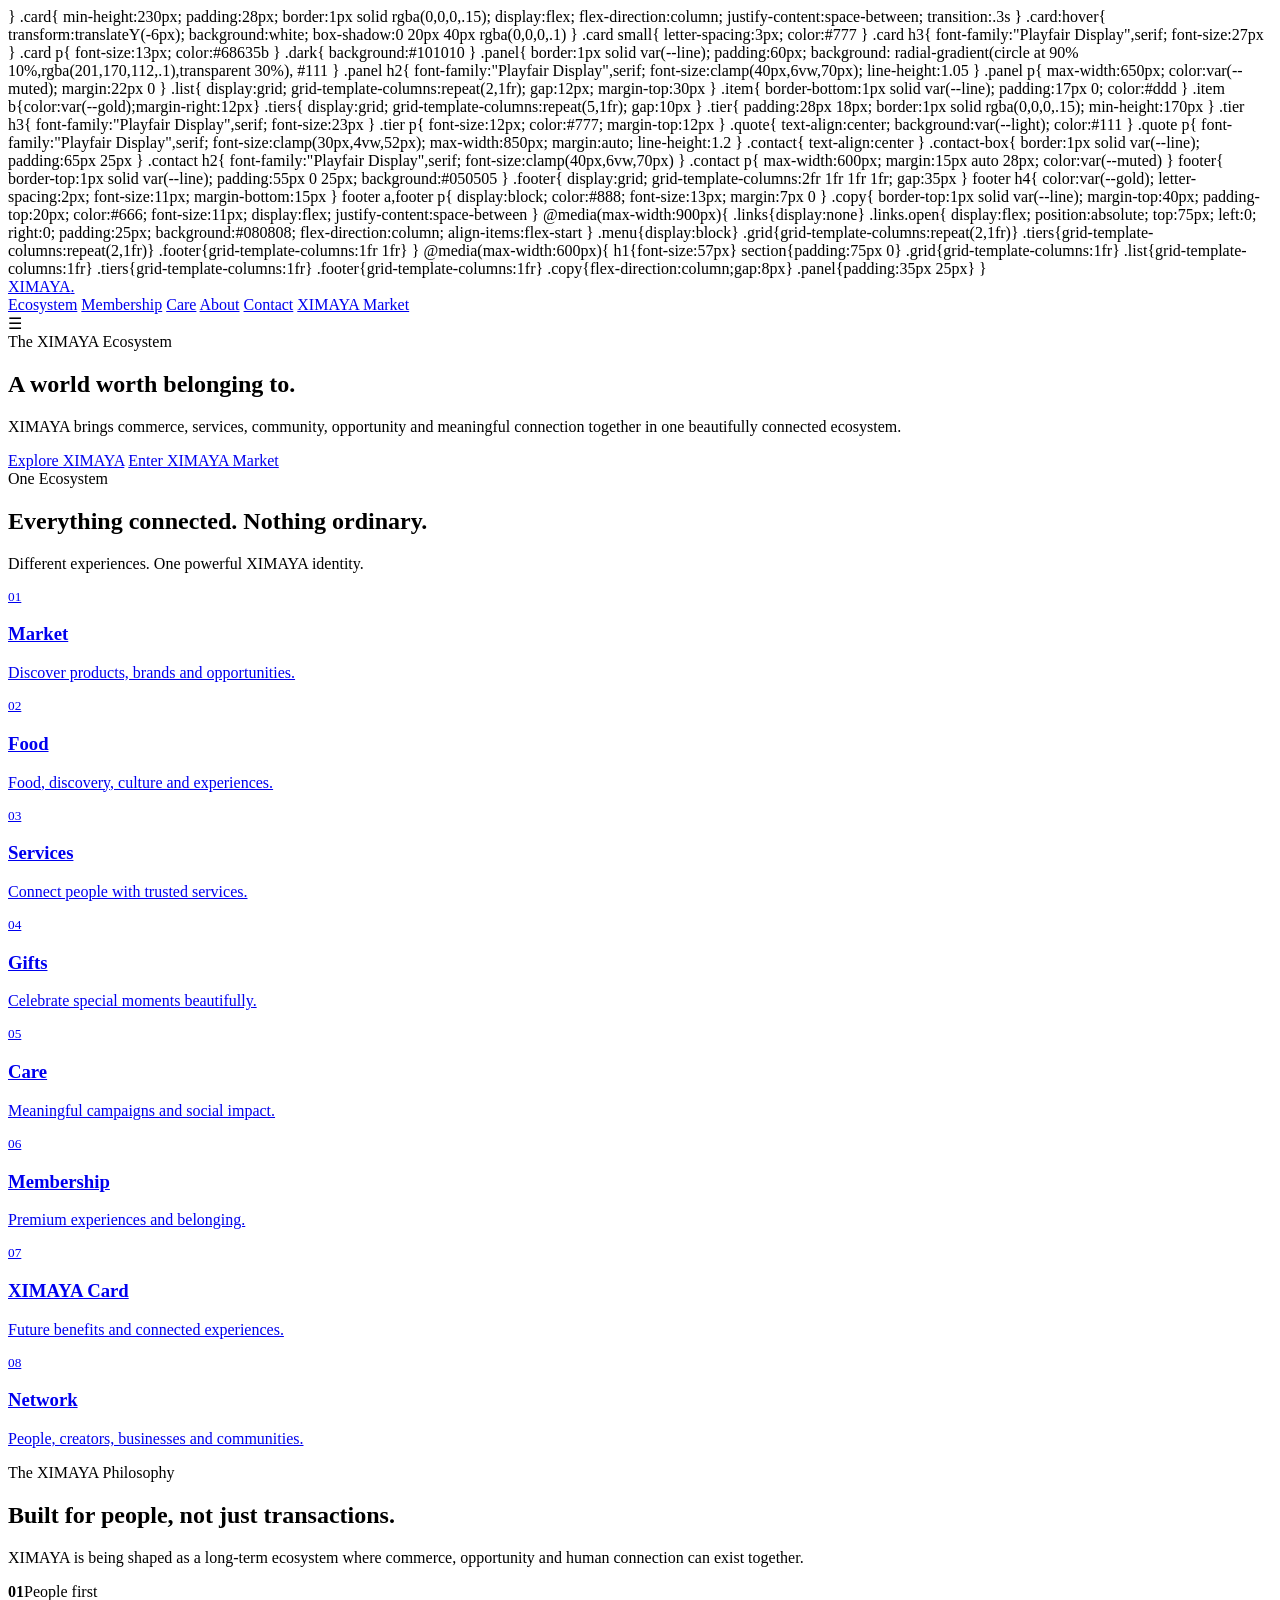
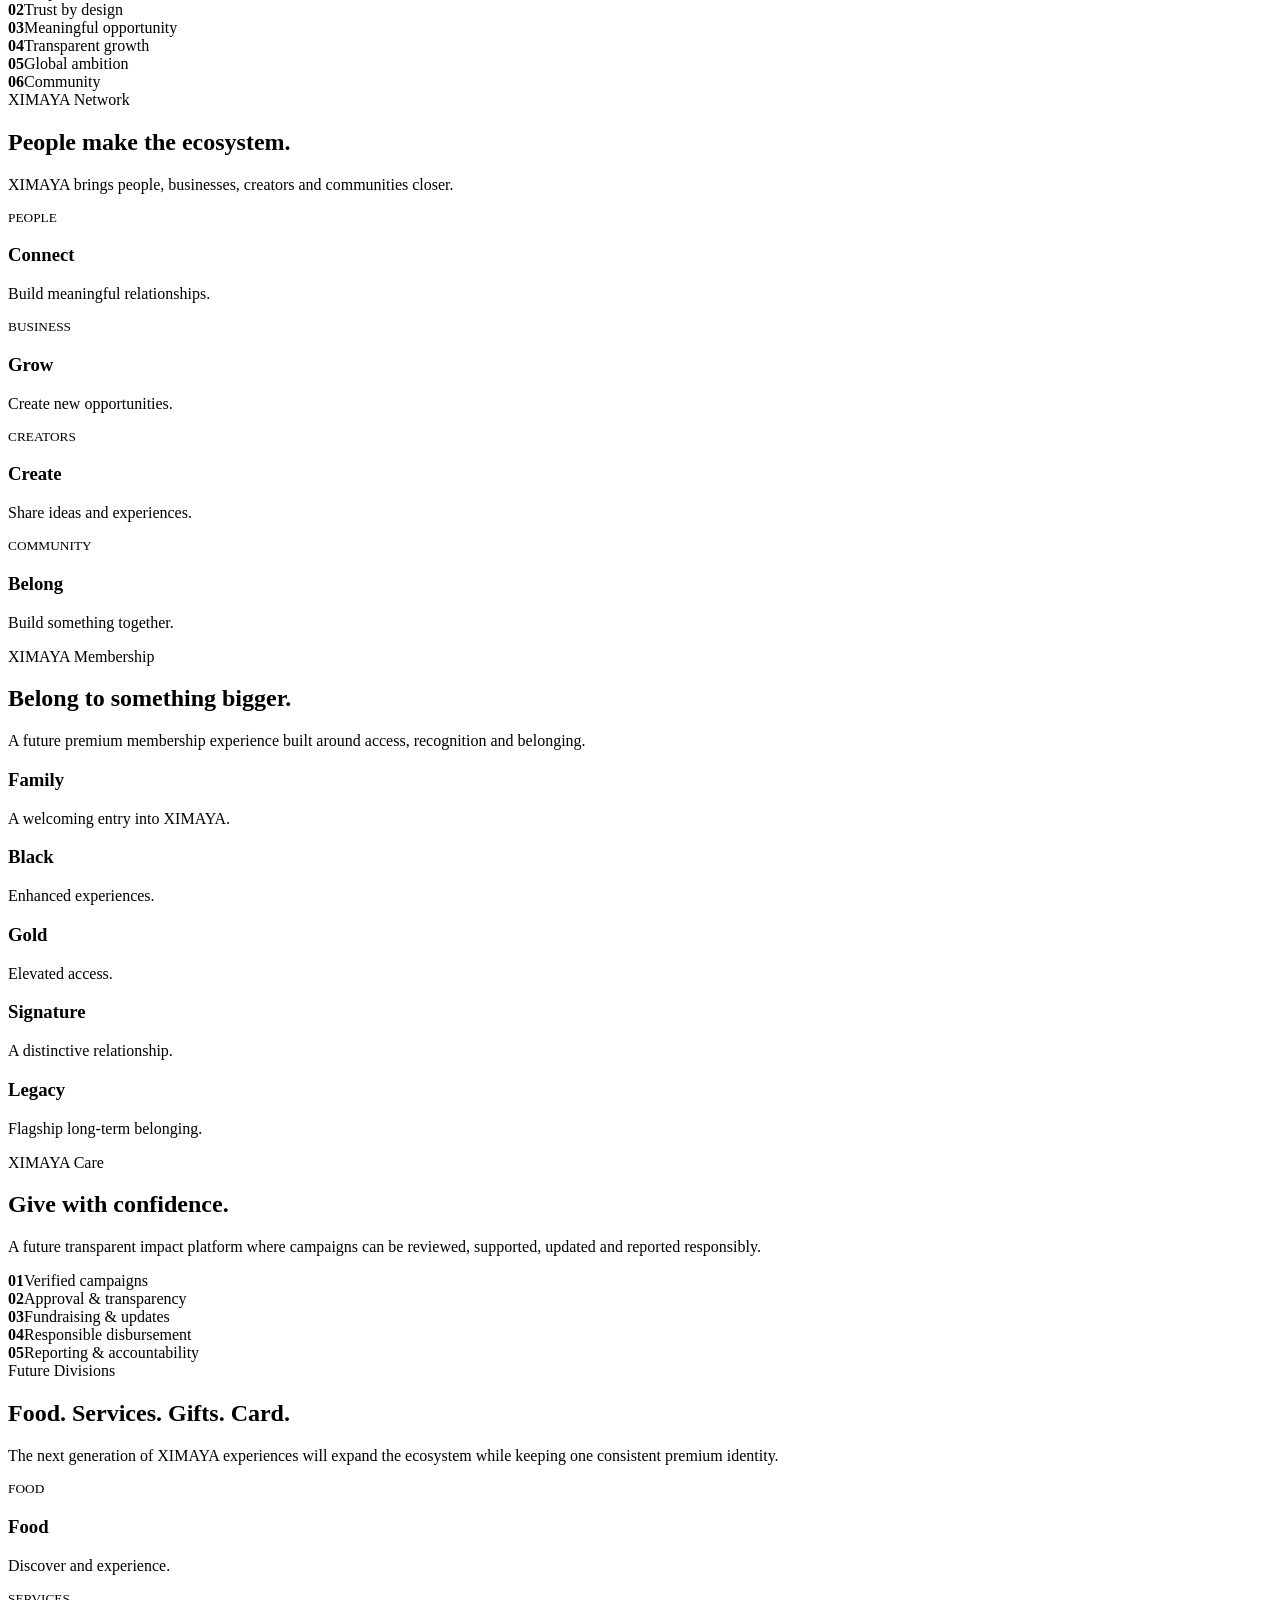
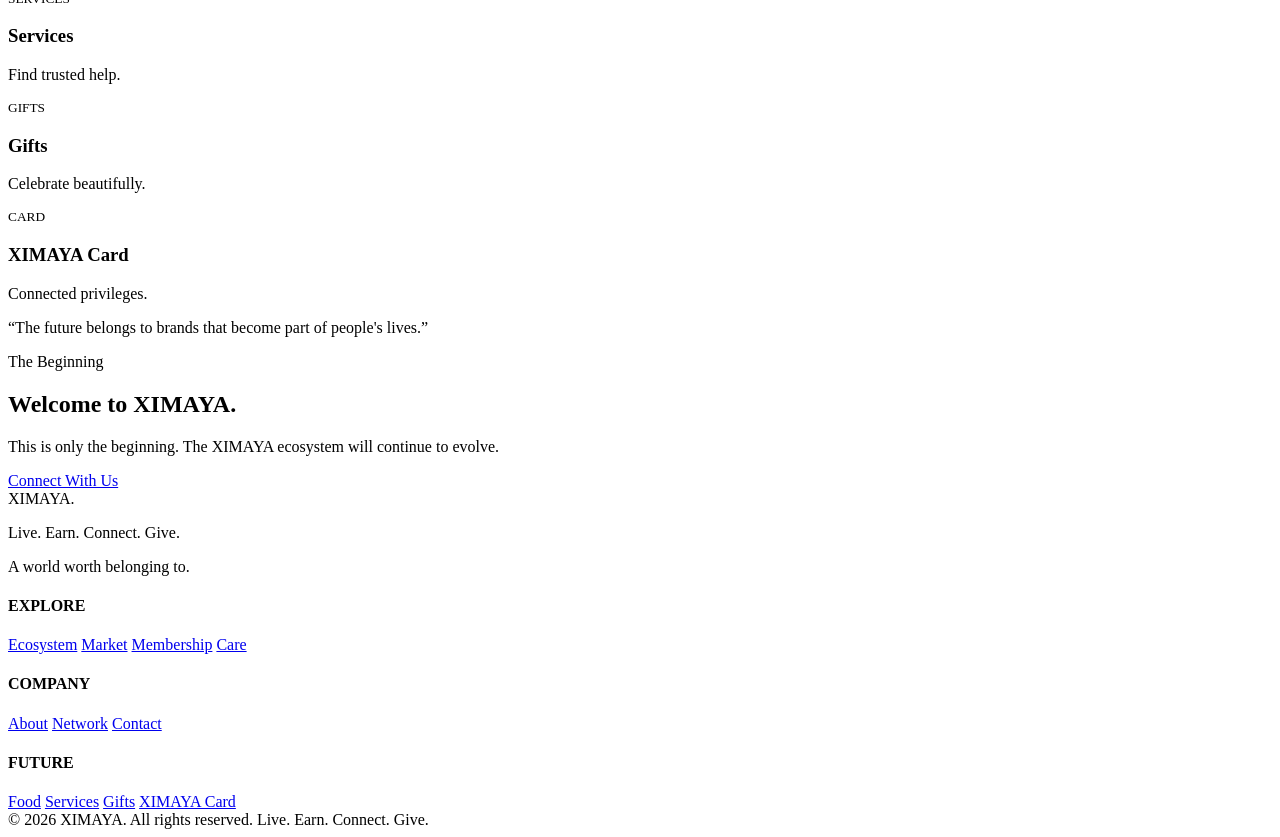
==== commit f52d8fc4: "Connect all XIMAYA homepage pages" ====
--- a/index.html
+++ b/index.html
@@ -1,161 +1,3 @@
-<!DOCTYPE html>
-<html lang="en">
-<head>
-<meta charset="UTF-8">
-<meta name="viewport" content="width=device-width,initial-scale=1.0">
-<title>XIMAYA | Live. Earn. Connect. Give.</title>
-<meta name="description" content="XIMAYA — a premium connected ecosystem for people, business, community and opportunity.">
-
-<style>
-@import url('https://fonts.googleapis.com/css2?family=DM+Sans:wght@400;500;600;700&family=Playfair+Display:wght@500;600;700&display=swap');
-
-:root{
---black:#080808;
---dark:#111;
---gold:#c9aa70;
---light:#f5f0e6;
---muted:#aaa49a;
---line:rgba(255,255,255,.13);
-}
-
-*{box-sizing:border-box;margin:0;padding:0}
-html{scroll-behavior:smooth}
-body{
-background:var(--black);
-color:white;
-font-family:"DM Sans",sans-serif;
-line-height:1.6;
-}
-a{text-decoration:none;color:inherit}
-.container{width:92%;max-width:1200px;margin:auto}
-
-header{
-position:fixed;
-top:0;
-width:100%;
-z-index:99;
-background:rgba(8,8,8,.9);
-backdrop-filter:blur(15px);
-border-bottom:1px solid var(--line)
-}
-
-nav{
-height:75px;
-display:flex;
-align-items:center;
-justify-content:space-between
-}
-
-.logo{
-font-family:"Playfair Display",serif;
-font-size:29px;
-letter-spacing:5px
-}
-.logo span{color:var(--gold)}
-
-.links{
-display:flex;
-gap:25px;
-align-items:center
-}
-.links a{
-font-size:13px;
-color:#ccc;
-transition:.3s
-}
-.links a:hover{color:var(--gold)}
-.market{
-border:1px solid var(--gold);
-padding:9px 17px;
-border-radius:30px;
-color:var(--gold)!important
-}
-
-.menu{
-display:none;
-font-size:25px;
-cursor:pointer
-}
-
-.hero{
-min-height:100vh;
-display:flex;
-align-items:center;
-background:
-radial-gradient(circle at 80% 35%,rgba(201,170,112,.14),transparent 30%),
-var(--black)
-}
-
-.hero-content{padding-top:70px}
-
-.eyebrow{
-color:var(--gold);
-font-size:11px;
-letter-spacing:5px;
-text-transform:uppercase;
-margin-bottom:20px
-}
-
-h1{
-font-family:"Playfair Display",serif;
-font-size:clamp(55px,9vw,105px);
-line-height:.95;
-max-width:850px
-}
-
-h1 span{color:var(--gold)}
-
-.hero p{
-max-width:650px;
-margin-top:28px;
-color:var(--muted);
-font-size:17px
-}
-
-.buttons{
-display:flex;
-gap:12px;
-margin-top:35px;
-flex-wrap:wrap
-}
-
-.btn{
-padding:13px 23px;
-border-radius:30px;
-font-size:13px;
-font-weight:600
-}
-
-.primary{background:var(--gold);color:#080808}
-.secondary{border:1px solid #555}
-
-section{padding:100px 0}
-
-.light{
-background:var(--light);
-color:#111
-}
-
-.heading{
-max-width:700px;
-margin-bottom:45px
-}
-
-.heading h2{
-font-family:"Playfair Display",serif;
-font-size:clamp(38px,5vw,65px);
-line-height:1.05;
-margin-bottom:15px
-}
-
-.heading p{color:var(--muted)}
-
-.light .heading p{color:#666}
-
-.grid{
-display:grid;
-grid-template-columns:repeat(4,1fr);
-gap:14px
 }
 
 .card{
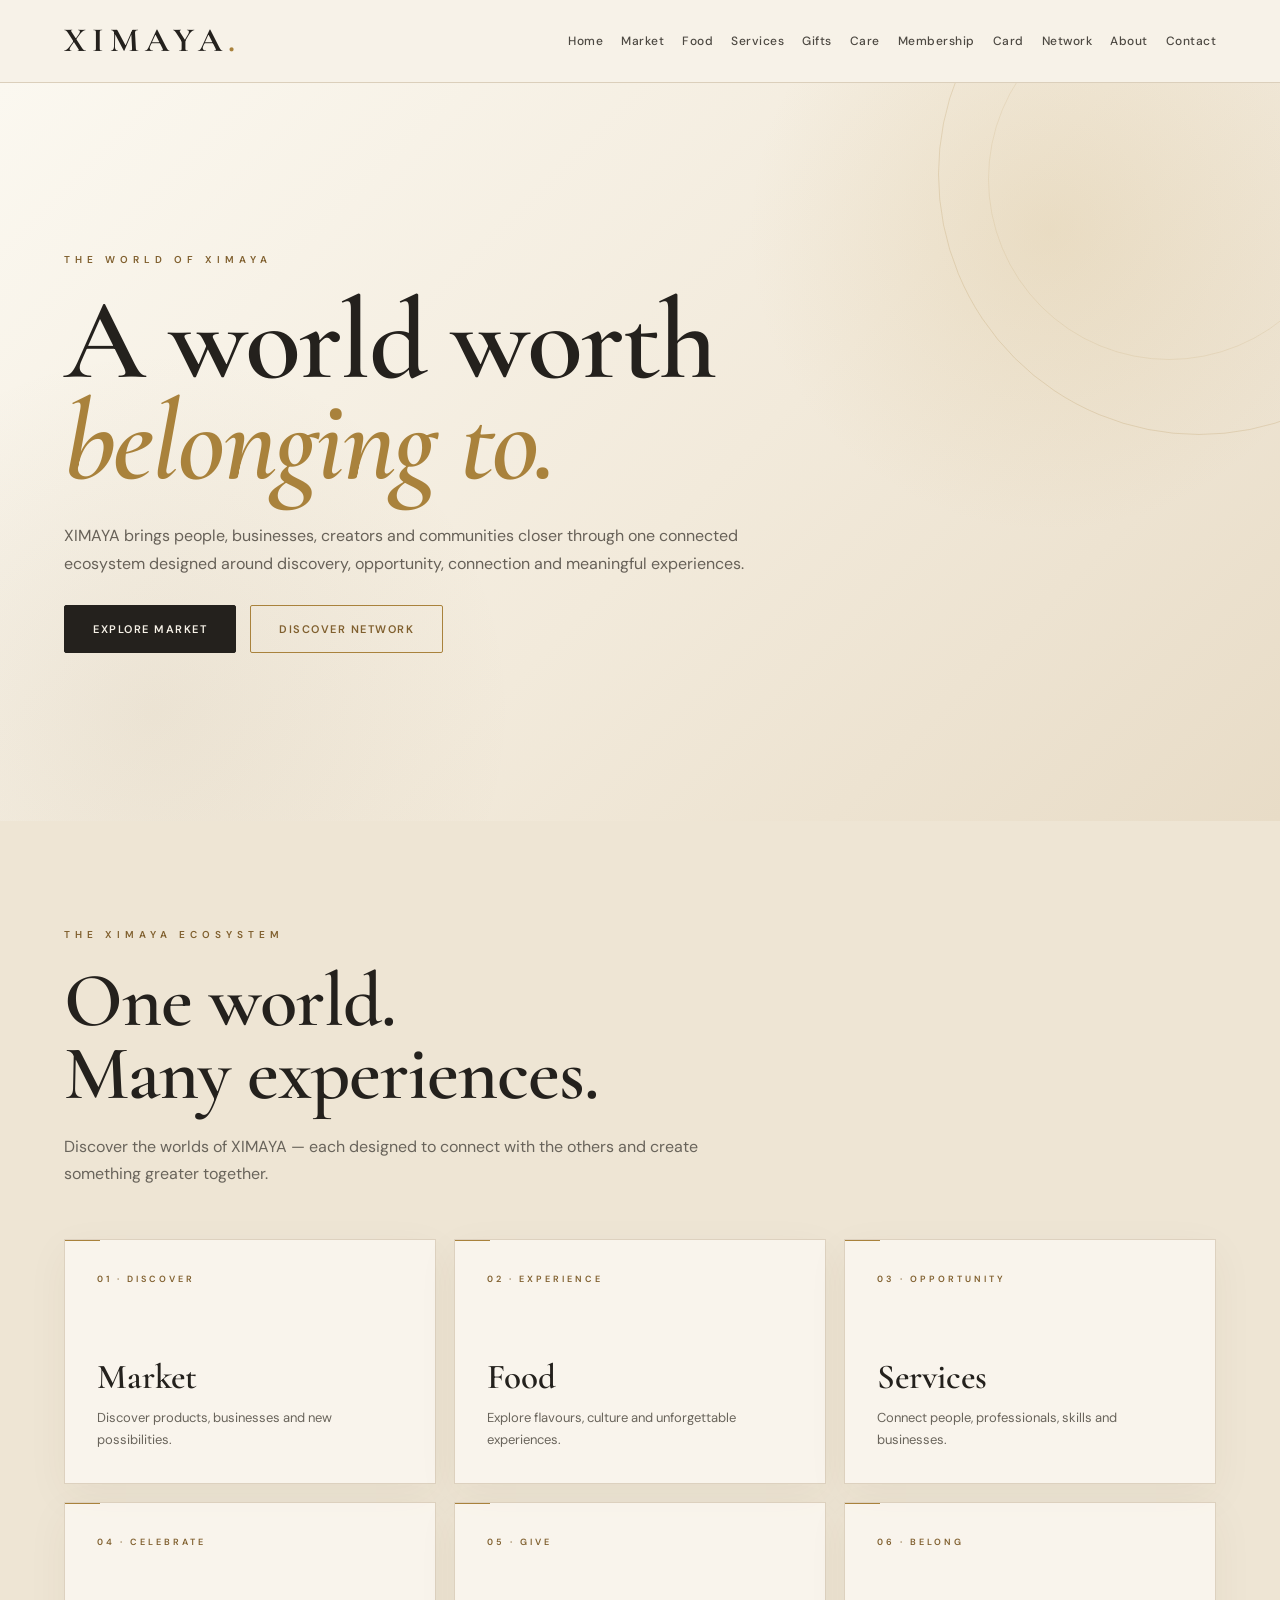
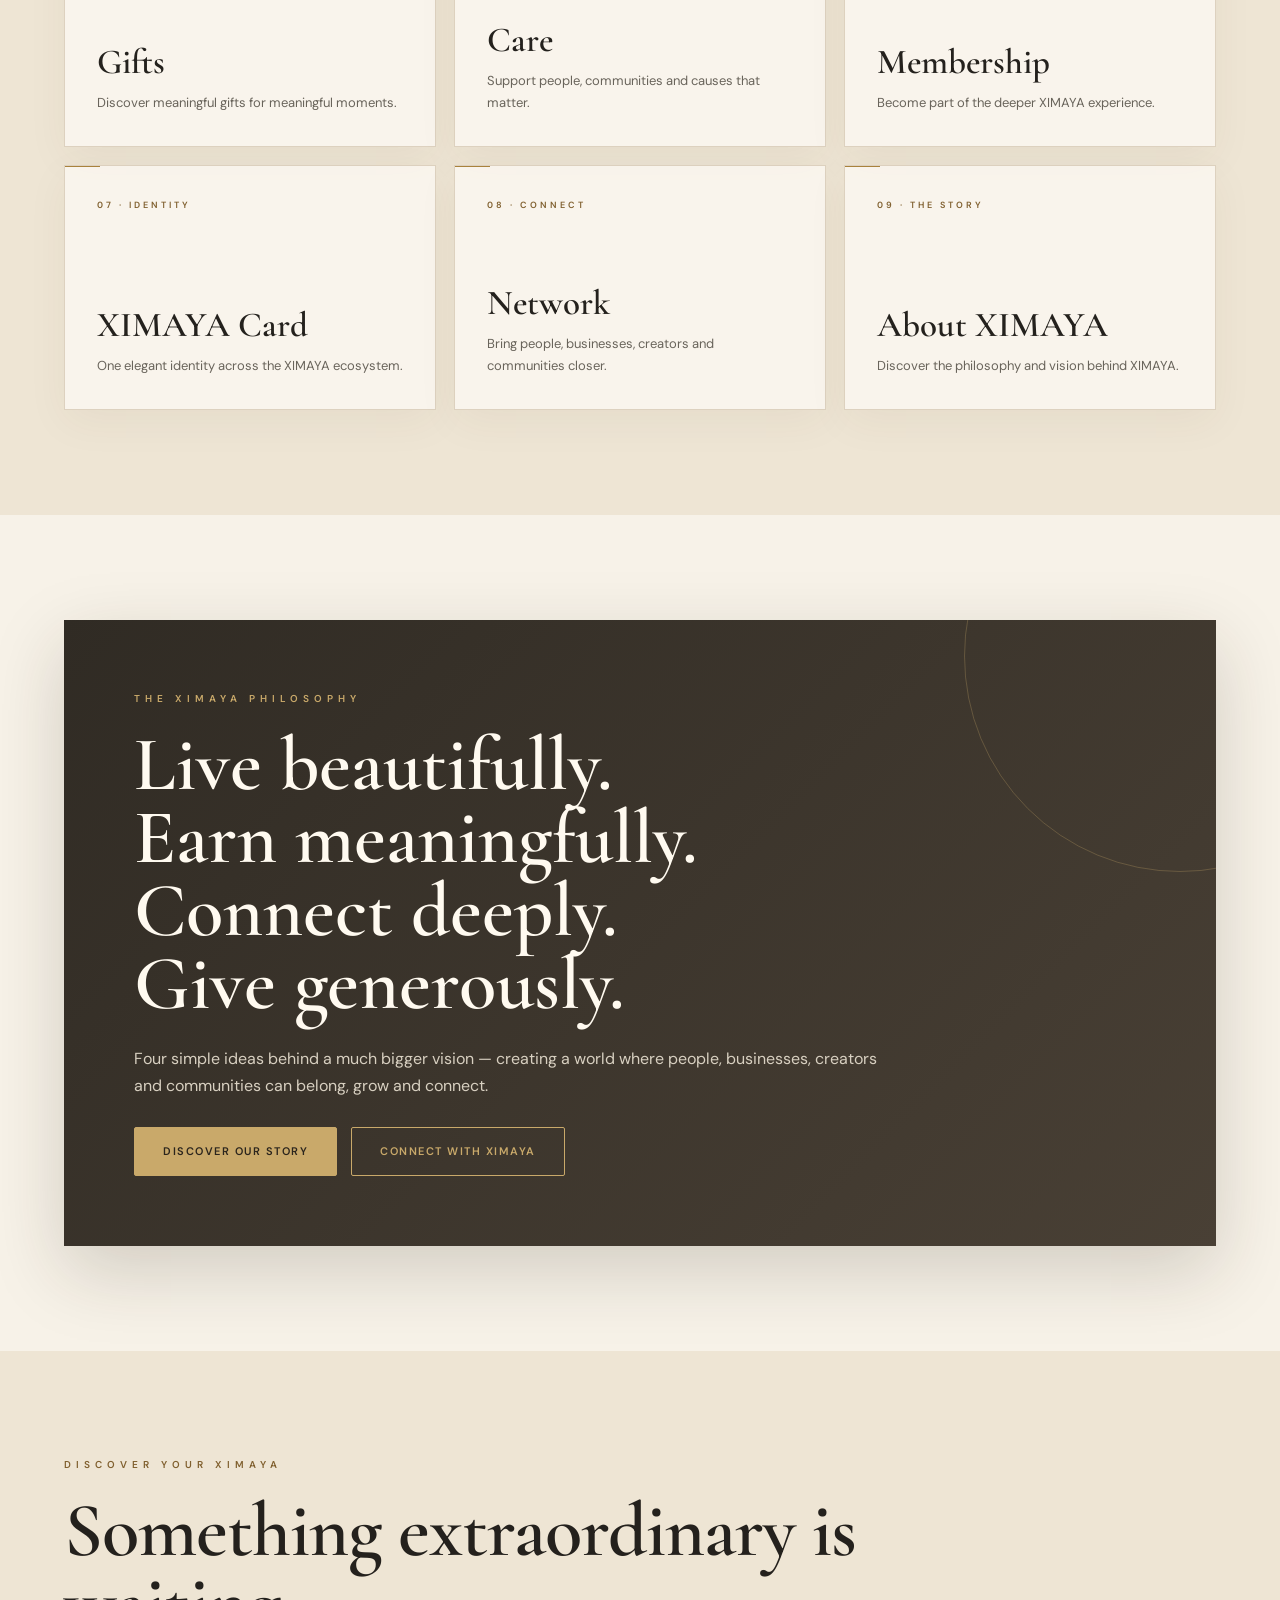
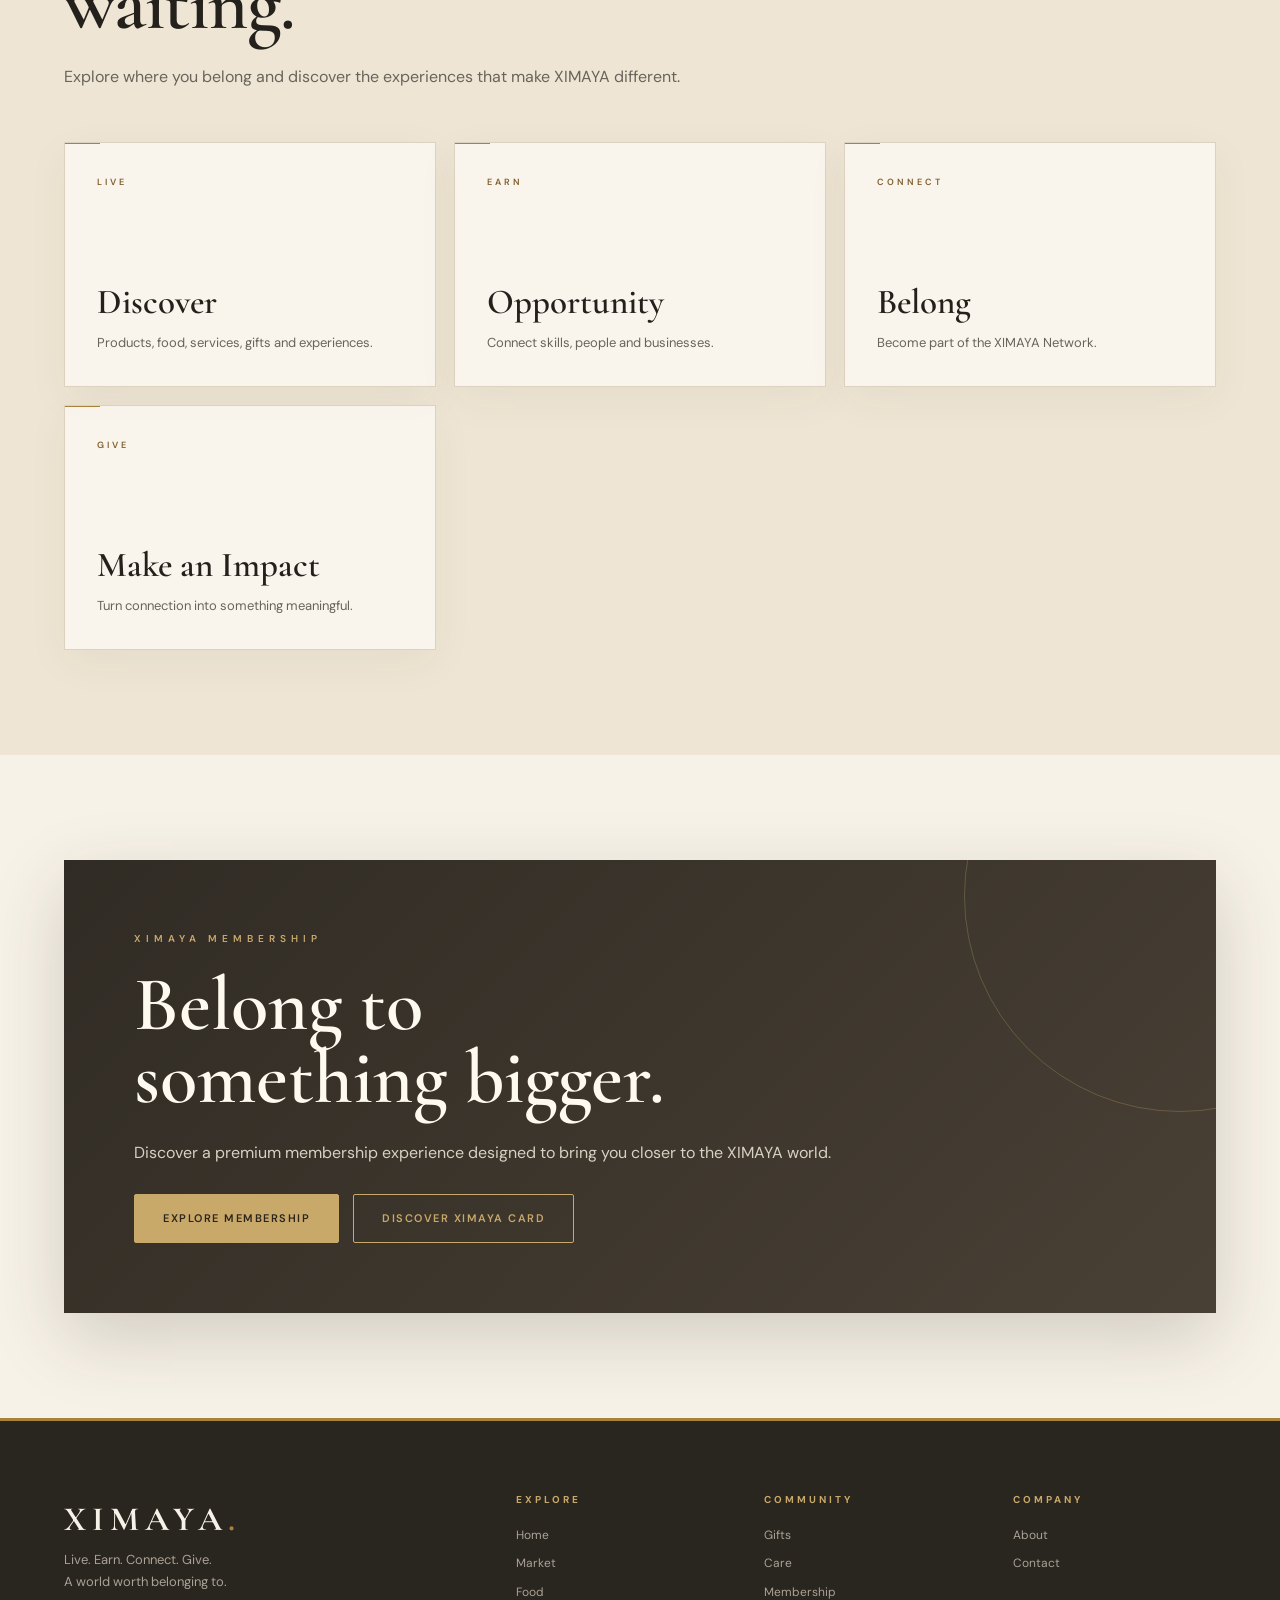
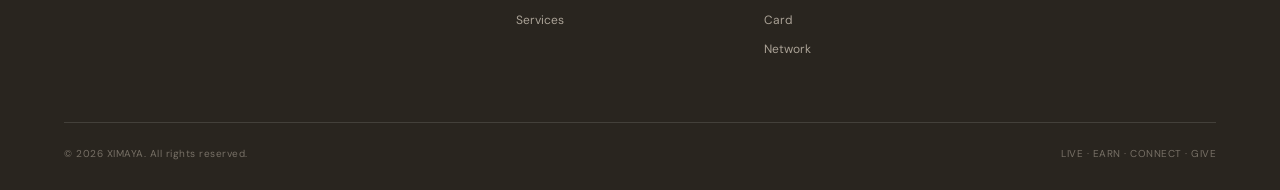
==== commit 75779403: "Connect and redesign XIMAYA homepage" ====
--- a/index.html
+++ b/index.html
@@ -1,197 +1,11 @@
-}
-
-.card{
-min-height:230px;
-padding:28px;
-border:1px solid rgba(0,0,0,.15);
-display:flex;
-flex-direction:column;
-justify-content:space-between;
-transition:.3s
-}
-
-.card:hover{
-transform:translateY(-6px);
-background:white;
-box-shadow:0 20px 40px rgba(0,0,0,.1)
-}
-
-.card small{
-letter-spacing:3px;
-color:#777
-}
-
-.card h3{
-font-family:"Playfair Display",serif;
-font-size:27px
-}
-
-.card p{
-font-size:13px;
-color:#68635b
-}
-
-.dark{
-background:#101010
-}
-
-.panel{
-border:1px solid var(--line);
-padding:60px;
-background:
-radial-gradient(circle at 90% 10%,rgba(201,170,112,.1),transparent 30%),
-#111
-}
-
-.panel h2{
-font-family:"Playfair Display",serif;
-font-size:clamp(40px,6vw,70px);
-line-height:1.05
-}
-
-.panel p{
-max-width:650px;
-color:var(--muted);
-margin:22px 0
-}
-
-.list{
-display:grid;
-grid-template-columns:repeat(2,1fr);
-gap:12px;
-margin-top:30px
-}
-
-.item{
-border-bottom:1px solid var(--line);
-padding:17px 0;
-color:#ddd
-}
-.item b{color:var(--gold);margin-right:12px}
-
-.tiers{
-display:grid;
-grid-template-columns:repeat(5,1fr);
-gap:10px
-}
-
-.tier{
-padding:28px 18px;
-border:1px solid rgba(0,0,0,.15);
-min-height:170px
-}
-
-.tier h3{
-font-family:"Playfair Display",serif;
-font-size:23px
-}
-
-.tier p{
-font-size:12px;
-color:#777;
-margin-top:12px
-}
-
-.quote{
-text-align:center;
-background:var(--light);
-color:#111
-}
-
-.quote p{
-font-family:"Playfair Display",serif;
-font-size:clamp(30px,4vw,52px);
-max-width:850px;
-margin:auto;
-line-height:1.2
-}
-
-.contact{
-text-align:center
-}
-
-.contact-box{
-border:1px solid var(--line);
-padding:65px 25px
-}
-
-.contact h2{
-font-family:"Playfair Display",serif;
-font-size:clamp(40px,6vw,70px)
-}
-
-.contact p{
-max-width:600px;
-margin:15px auto 28px;
-color:var(--muted)
-}
-
-footer{
-border-top:1px solid var(--line);
-padding:55px 0 25px;
-background:#050505
-}
-
-.footer{
-display:grid;
-grid-template-columns:2fr 1fr 1fr 1fr;
-gap:35px
-}
-
-footer h4{
-color:var(--gold);
-letter-spacing:2px;
-font-size:11px;
-margin-bottom:15px
-}
-
-footer a,footer p{
-display:block;
-color:#888;
-font-size:13px;
-margin:7px 0
-}
-
-.copy{
-border-top:1px solid var(--line);
-margin-top:40px;
-padding-top:20px;
-color:#666;
-font-size:11px;
-display:flex;
-justify-content:space-between
-}
-
-@media(max-width:900px){
-.links{display:none}
-.links.open{
-display:flex;
-position:absolute;
-top:75px;
-left:0;
-right:0;
-padding:25px;
-background:#080808;
-flex-direction:column;
-align-items:flex-start
-}
-.menu{display:block}
-.grid{grid-template-columns:repeat(2,1fr)}
-.tiers{grid-template-columns:repeat(2,1fr)}
-.footer{grid-template-columns:1fr 1fr}
-}
-
-@media(max-width:600px){
-h1{font-size:57px}
-section{padding:75px 0}
-.grid{grid-template-columns:1fr}
-.list{grid-template-columns:1fr}
-.tiers{grid-template-columns:1fr}
-.footer{grid-template-columns:1fr}
-.copy{flex-direction:column;gap:8px}
-.panel{padding:35px 25px}
-}
-</style>
+<!DOCTYPE html>
+<html lang="en">
+<head>
+<meta charset="UTF-8">
+<meta name="viewport" content="width=device-width,initial-scale=1.0">
+<meta name="theme-color" content="#f7f2e8">
+<title>XIMAYA — A World Worth Belonging To</title>
+<link rel="stylesheet" href="style.css">
 </head>
 
 <body>
@@ -199,266 +13,261 @@
 <header>
 <div class="container">
 <nav>
-<a class="logo" href="#home">XIMAYA<span>.</span></a>
-
-<div class="links" id="links">
-<a href="#ecosystem">Ecosystem</a>
-<a href="#membership">Membership</a>
-<a href="#care">Care</a>
-<a href="#about">About</a>
-<a href="#contact">Contact</a>
-<a class="market" href="market.html">XIMAYA Market</a>
-</div>
-
-<div class="menu" onclick="menu()">☰</div>
+
+<a class="logo" href="index.html">XIMAYA<span>.</span></a>
+
+<div class="links">
+<a href="index.html">Home</a>
+<a href="market.html">Market</a>
+<a href="food.html">Food</a>
+<a href="services.html">Services</a>
+<a href="gifts.html">Gifts</a>
+<a href="care.html">Care</a>
+<a href="membership.html">Membership</a>
+<a href="card.html">Card</a>
+<a href="network.html">Network</a>
+<a href="about.html">About</a>
+<a href="contact.html">Contact</a>
+</div>
+
 </nav>
 </div>
 </header>
 
-<main>
-
-<section class="hero" id="home">
-<div class="container hero-content">
+
+<section class="hero">
+<div class="container">
+
+<div class="eyebrow">The World of XIMAYA</div>
+
+<h1>
+A world worth<br>
+<span>belonging to.</span>
+</h1>
+
+<p>
+XIMAYA brings people, businesses, creators and communities closer
+through one connected ecosystem designed around discovery,
+opportunity, connection and meaningful experiences.
+</p>
+
+<a class="btn primary" href="market.html">Explore Market</a>
+<a class="btn secondary" href="network.html">Discover Network</a>
+
+</div>
+</section>
+
+
+<section class="light">
+<div class="container">
+
+<div class="heading">
+
 <div class="eyebrow">The XIMAYA Ecosystem</div>
 
-<h1>A world <span>worth belonging to.</span></h1>
-
-<p>
-XIMAYA brings commerce, services, community, opportunity and meaningful
-connection together in one beautifully connected ecosystem.
-</p>
-
-<div class="buttons">
-<a class="btn primary" href="#ecosystem">Explore XIMAYA</a>
-<a class="btn secondary" href="market.html">Enter XIMAYA Market</a>
-</div>
-</div>
-</section>
-
-<section class="light" id="ecosystem">
+<h2>
+One world.<br>
+Many experiences.
+</h2>
+
+<p>
+Discover the worlds of XIMAYA — each designed to connect with the
+others and create something greater together.
+</p>
+
+</div>
+
+<div class="grid">
+
+<a class="card" href="market.html">
+<small>01 · DISCOVER</small>
+<div>
+<h3>Market</h3>
+<p>Discover products, businesses and new possibilities.</p>
+</div>
+</a>
+
+<a class="card" href="food.html">
+<small>02 · EXPERIENCE</small>
+<div>
+<h3>Food</h3>
+<p>Explore flavours, culture and unforgettable experiences.</p>
+</div>
+</a>
+
+<a class="card" href="services.html">
+<small>03 · OPPORTUNITY</small>
+<div>
+<h3>Services</h3>
+<p>Connect people, professionals, skills and businesses.</p>
+</div>
+</a>
+
+<a class="card" href="gifts.html">
+<small>04 · CELEBRATE</small>
+<div>
+<h3>Gifts</h3>
+<p>Discover meaningful gifts for meaningful moments.</p>
+</div>
+</a>
+
+<a class="card" href="care.html">
+<small>05 · GIVE</small>
+<div>
+<h3>Care</h3>
+<p>Support people, communities and causes that matter.</p>
+</div>
+</a>
+
+<a class="card" href="membership.html">
+<small>06 · BELONG</small>
+<div>
+<h3>Membership</h3>
+<p>Become part of the deeper XIMAYA experience.</p>
+</div>
+</a>
+
+<a class="card" href="card.html">
+<small>07 · IDENTITY</small>
+<div>
+<h3>XIMAYA Card</h3>
+<p>One elegant identity across the XIMAYA ecosystem.</p>
+</div>
+</a>
+
+<a class="card" href="network.html">
+<small>08 · CONNECT</small>
+<div>
+<h3>Network</h3>
+<p>Bring people, businesses, creators and communities closer.</p>
+</div>
+</a>
+
+<a class="card" href="about.html">
+<small>09 · THE STORY</small>
+<div>
+<h3>About XIMAYA</h3>
+<p>Discover the philosophy and vision behind XIMAYA.</p>
+</div>
+</a>
+
+</div>
+</div>
+</section>
+
+
+<section>
+<div class="container">
+
+<div class="panel">
+
+<div class="eyebrow">The XIMAYA Philosophy</div>
+
+<h2>
+Live beautifully.<br>
+Earn meaningfully.<br>
+Connect deeply.<br>
+Give generously.
+</h2>
+
+<p>
+Four simple ideas behind a much bigger vision — creating a world
+where people, businesses, creators and communities can belong,
+grow and connect.
+</p>
+
+<a class="btn primary" href="about.html">Discover Our Story</a>
+<a class="btn secondary" href="contact.html">Connect With XIMAYA</a>
+
+</div>
+
+</div>
+</section>
+
+
+<section class="light">
 <div class="container">
 
 <div class="heading">
-<div class="eyebrow">One Ecosystem</div>
-<h2>Everything connected. Nothing ordinary.</h2>
-<p>Different experiences. One powerful XIMAYA identity.</p>
+
+<div class="eyebrow">Discover Your XIMAYA</div>
+
+<h2>
+Something extraordinary
+is waiting.
+</h2>
+
+<p>
+Explore where you belong and discover the experiences that make
+XIMAYA different.
+</p>
+
 </div>
 
 <div class="grid">
 
 <a class="card" href="market.html">
-<small>01</small>
-<div>
-<h3>Market</h3>
-<p>Discover products, brands and opportunities.</p>
-</div>
-</a>
-
-<a class="card" href="#food">
-<small>02</small>
-<div>
-<h3>Food</h3>
-<p>Food, discovery, culture and experiences.</p>
-</div>
-</a>
-
-<a class="card" href="#services">
-<small>03</small>
-<div>
-<h3>Services</h3>
-<p>Connect people with trusted services.</p>
-</div>
-</a>
-
-<a class="card" href="#gifts">
-<small>04</small>
-<div>
-<h3>Gifts</h3>
-<p>Celebrate special moments beautifully.</p>
-</div>
-</a>
-
-<a class="card" href="#care">
-<small>05</small>
-<div>
-<h3>Care</h3>
-<p>Meaningful campaigns and social impact.</p>
-</div>
-</a>
-
-<a class="card" href="#membership">
-<small>06</small>
-<div>
-<h3>Membership</h3>
-<p>Premium experiences and belonging.</p>
-</div>
-</a>
-
-<a class="card" href="#card">
-<small>07</small>
-<div>
-<h3>XIMAYA Card</h3>
-<p>Future benefits and connected experiences.</p>
-</div>
-</a>
-
-<a class="card" href="#network">
-<small>08</small>
-<div>
-<h3>Network</h3>
-<p>People, creators, businesses and communities.</p>
-</div>
-</a>
-
-</div>
-</div>
-</section>
-
-<section class="dark" id="about">
+<small>LIVE</small>
+<div>
+<h3>Discover</h3>
+<p>Products, food, services, gifts and experiences.</p>
+</div>
+</a>
+
+<a class="card" href="services.html">
+<small>EARN</small>
+<div>
+<h3>Opportunity</h3>
+<p>Connect skills, people and businesses.</p>
+</div>
+</a>
+
+<a class="card" href="network.html">
+<small>CONNECT</small>
+<div>
+<h3>Belong</h3>
+<p>Become part of the XIMAYA Network.</p>
+</div>
+</a>
+
+<a class="card" href="care.html">
+<small>GIVE</small>
+<div>
+<h3>Make an Impact</h3>
+<p>Turn connection into something meaningful.</p>
+</div>
+</a>
+
+</div>
+</div>
+</section>
+
+
+<section>
 <div class="container">
 
 <div class="panel">
-<div class="eyebrow">The XIMAYA Philosophy</div>
-<h2>Built for people, not just transactions.</h2>
-
-<p>
-XIMAYA is being shaped as a long-term ecosystem where commerce,
-opportunity and human connection can exist together.
-</p>
-
-<div class="list">
-<div class="item"><b>01</b>People first</div>
-<div class="item"><b>02</b>Trust by design</div>
-<div class="item"><b>03</b>Meaningful opportunity</div>
-<div class="item"><b>04</b>Transparent growth</div>
-<div class="item"><b>05</b>Global ambition</div>
-<div class="item"><b>06</b>Community</div>
-</div>
-</div>
-
-</div>
-</section>
-
-<section class="dark" id="network">
-<div class="container">
-
-<div class="heading">
-<div class="eyebrow">XIMAYA Network</div>
-<h2>People make the ecosystem.</h2>
-<p>XIMAYA brings people, businesses, creators and communities closer.</p>
-</div>
-
-<div class="grid">
-<div class="card">
-<small>PEOPLE</small>
-<div><h3>Connect</h3><p>Build meaningful relationships.</p></div>
-</div>
-
-<div class="card">
-<small>BUSINESS</small>
-<div><h3>Grow</h3><p>Create new opportunities.</p></div>
-</div>
-
-<div class="card">
-<small>CREATORS</small>
-<div><h3>Create</h3><p>Share ideas and experiences.</p></div>
-</div>
-
-<div class="card">
-<small>COMMUNITY</small>
-<div><h3>Belong</h3><p>Build something together.</p></div>
-</div>
-</div>
-
-</div>
-</section>
-
-<section class="light" id="membership">
-<div class="container">
-
-<div class="heading">
+
 <div class="eyebrow">XIMAYA Membership</div>
-<h2>Belong to something bigger.</h2>
-<p>A future premium membership experience built around access, recognition and belonging.</p>
-</div>
-
-<div class="tiers">
-<div class="tier"><h3>Family</h3><p>A welcoming entry into XIMAYA.</p></div>
-<div class="tier"><h3>Black</h3><p>Enhanced experiences.</p></div>
-<div class="tier"><h3>Gold</h3><p>Elevated access.</p></div>
-<div class="tier"><h3>Signature</h3><p>A distinctive relationship.</p></div>
-<div class="tier"><h3>Legacy</h3><p>Flagship long-term belonging.</p></div>
-</div>
-
-</div>
-</section>
-
-<section class="dark" id="care">
-<div class="container">
-
-<div class="panel">
-<div class="eyebrow">XIMAYA Care</div>
-<h2>Give with confidence.</h2>
-
-<p>
-A future transparent impact platform where campaigns can be reviewed,
-supported, updated and reported responsibly.
-</p>
-
-<div class="list">
-<div class="item"><b>01</b>Verified campaigns</div>
-<div class="item"><b>02</b>Approval & transparency</div>
-<div class="item"><b>03</b>Fundraising & updates</div>
-<div class="item"><b>04</b>Responsible disbursement</div>
-<div class="item"><b>05</b>Reporting & accountability</div>
-</div>
-</div>
-
-</div>
-</section>
-
-<section class="dark" id="food">
-<div class="container">
-
-<div class="heading">
-<div class="eyebrow">Future Divisions</div>
-<h2>Food. Services. Gifts. Card.</h2>
-<p>
-The next generation of XIMAYA experiences will expand the ecosystem while
-keeping one consistent premium identity.
-</p>
-</div>
-
-<div class="grid">
-<div class="card" id="services"><small>FOOD</small><div><h3>Food</h3><p>Discover and experience.</p></div></div>
-<div class="card"><small>SERVICES</small><div><h3>Services</h3><p>Find trusted help.</p></div></div>
-<div class="card" id="gifts"><small>GIFTS</small><div><h3>Gifts</h3><p>Celebrate beautifully.</p></div></div>
-<div class="card" id="card"><small>CARD</small><div><h3>XIMAYA Card</h3><p>Connected privileges.</p></div></div>
-</div>
-
-</div>
-</section>
-
-<section class="quote">
-<div class="container">
-<p>“The future belongs to brands that become part of people's lives.”</p>
-</div>
-</section>
-
-<section class="contact" id="contact">
-<div class="container">
-<div class="contact-box">
-<div class="eyebrow">The Beginning</div>
-<h2>Welcome to XIMAYA.</h2>
-<p>
-This is only the beginning. The XIMAYA ecosystem will continue to evolve.
-</p>
-<a class="btn primary" href="mailto:hello@ximaya.com">Connect With Us</a>
-</div>
-</div>
-</section>
-
-</main>
+
+<h2>
+Belong to<br>
+something bigger.
+</h2>
+
+<p>
+Discover a premium membership experience designed to bring you
+closer to the XIMAYA world.
+</p>
+
+<a class="btn primary" href="membership.html">Explore Membership</a>
+<a class="btn secondary" href="card.html">Discover XIMAYA Card</a>
+
+</div>
+
+</div>
+</section>
+
 
 <footer>
 <div class="container">
@@ -473,42 +282,36 @@
 
 <div>
 <h4>EXPLORE</h4>
-<a href="#ecosystem">Ecosystem</a>
+<a href="index.html">Home</a>
 <a href="market.html">Market</a>
-<a href="#membership">Membership</a>
-<a href="#care">Care</a>
+<a href="food.html">Food</a>
+<a href="services.html">Services</a>
+</div>
+
+<div>
+<h4>COMMUNITY</h4>
+<a href="gifts.html">Gifts</a>
+<a href="care.html">Care</a>
+<a href="membership.html">Membership</a>
+<a href="card.html">Card</a>
+<a href="network.html">Network</a>
 </div>
 
 <div>
 <h4>COMPANY</h4>
-<a href="#about">About</a>
-<a href="#network">Network</a>
-<a href="#contact">Contact</a>
-</div>
-
-<div>
-<h4>FUTURE</h4>
-<a href="#food">Food</a>
-<a href="#services">Services</a>
-<a href="#gifts">Gifts</a>
-<a href="#card">XIMAYA Card</a>
+<a href="about.html">About</a>
+<a href="contact.html">Contact</a>
 </div>
 
 </div>
 
 <div class="copy">
 <span>© 2026 XIMAYA. All rights reserved.</span>
-<span>Live. Earn. Connect. Give.</span>
+<span>LIVE · EARN · CONNECT · GIVE</span>
 </div>
 
 </div>
 </footer>
-
-<script>
-function menu(){
-document.getElementById("links").classList.toggle("open");
-}
-</script>
 
 </body>
 </html>
--- a/style.css
+++ b/style.css
@@ -0,0 +1,529 @@
+@import url('https://fonts.googleapis.com/css2?family=Cormorant+Garamond:wght@500;600;700&family=DM+Sans:wght@400;500;600&display=swap');
+
+:root{
+  --ivory:#f7f2e8;
+  --cream:#eee5d4;
+  --champagne:#c9a96a;
+  --gold:#a9823c;
+  --bronze:#80602f;
+  --charcoal:#24211d;
+  --soft:#69645b;
+  --line:rgba(128,96,47,.24);
+  --white:#fffdf8;
+}
+
+*{
+  box-sizing:border-box;
+  margin:0;
+  padding:0;
+}
+
+html{
+  scroll-behavior:smooth;
+}
+
+body{
+  background:var(--ivory);
+  color:var(--charcoal);
+  font-family:"DM Sans",sans-serif;
+  line-height:1.7;
+  overflow-x:hidden;
+}
+
+a{
+  color:inherit;
+  text-decoration:none;
+}
+
+.container{
+  width:90%;
+  max-width:1280px;
+  margin:auto;
+}
+
+/* HEADER */
+
+header{
+  position:sticky;
+  top:0;
+  z-index:1000;
+  background:rgba(247,242,232,.94);
+  backdrop-filter:blur(18px);
+  border-bottom:1px solid var(--line);
+}
+
+nav{
+  min-height:82px;
+  display:flex;
+  align-items:center;
+  justify-content:space-between;
+  gap:28px;
+}
+
+.logo{
+  font-family:"Cormorant Garamond",serif;
+  font-size:34px;
+  font-weight:700;
+  letter-spacing:6px;
+  color:var(--charcoal);
+  white-space:nowrap;
+}
+
+.logo span{
+  color:var(--gold);
+}
+
+.links{
+  display:flex;
+  align-items:center;
+  justify-content:flex-end;
+  gap:18px;
+  flex-wrap:wrap;
+}
+
+.links a{
+  position:relative;
+  color:#4d4942;
+  font-size:12px;
+  font-weight:500;
+  letter-spacing:.5px;
+  padding:5px 0;
+}
+
+.links a::after{
+  content:"";
+  position:absolute;
+  left:0;
+  bottom:0;
+  width:0;
+  height:1px;
+  background:var(--gold);
+  transition:.3s;
+}
+
+.links a:hover{
+  color:var(--gold);
+}
+
+.links a:hover::after{
+  width:100%;
+}
+
+/* HERO */
+
+.hero{
+  min-height:82vh;
+  display:flex;
+  align-items:center;
+  position:relative;
+  overflow:hidden;
+  background:
+    radial-gradient(circle at 82% 20%,rgba(201,169,106,.20),transparent 25%),
+    radial-gradient(circle at 12% 85%,rgba(128,96,47,.08),transparent 28%),
+    linear-gradient(135deg,#fbf8f0 0%,#f2eadb 55%,#e8dcc7 100%);
+}
+
+.hero::before{
+  content:"";
+  position:absolute;
+  width:520px;
+  height:520px;
+  border:1px solid rgba(169,130,60,.20);
+  border-radius:50%;
+  right:-180px;
+  top:-170px;
+}
+
+.hero::after{
+  content:"";
+  position:absolute;
+  width:360px;
+  height:360px;
+  border:1px solid rgba(169,130,60,.12);
+  border-radius:50%;
+  right:-70px;
+  top:-85px;
+}
+
+.eyebrow{
+  color:var(--bronze);
+  font-size:10px;
+  font-weight:600;
+  letter-spacing:5px;
+  text-transform:uppercase;
+  margin-bottom:22px;
+}
+
+.hero h1{
+  position:relative;
+  z-index:2;
+  max-width:1050px;
+  font-family:"Cormorant Garamond",serif;
+  font-size:clamp(64px,9vw,118px);
+  font-weight:600;
+  line-height:.88;
+  letter-spacing:-2px;
+  color:var(--charcoal);
+}
+
+.hero h1 span{
+  color:var(--gold);
+  font-style:italic;
+}
+
+.hero p{
+  position:relative;
+  z-index:2;
+  max-width:690px;
+  margin-top:30px;
+  color:#676158;
+  font-size:16px;
+}
+
+.btn{
+  display:inline-block;
+  padding:14px 28px;
+  margin-top:28px;
+  border-radius:2px;
+  font-size:11px;
+  font-weight:600;
+  letter-spacing:1.5px;
+  text-transform:uppercase;
+  transition:.3s;
+}
+
+.primary{
+  background:var(--charcoal);
+  color:var(--ivory);
+  border:1px solid var(--charcoal);
+}
+
+.primary:hover{
+  background:var(--gold);
+  border-color:var(--gold);
+  color:white;
+  transform:translateY(-3px);
+}
+
+.secondary{
+  margin-left:10px;
+  border:1px solid var(--gold);
+  color:var(--bronze);
+}
+
+.secondary:hover{
+  background:var(--gold);
+  color:white;
+  transform:translateY(-3px);
+}
+
+/* SECTIONS */
+
+section{
+  padding:105px 0;
+}
+
+.light{
+  background:var(--cream);
+  color:var(--charcoal);
+}
+
+.heading{
+  max-width:820px;
+  margin-bottom:52px;
+}
+
+.heading h2{
+  font-family:"Cormorant Garamond",serif;
+  font-size:clamp(46px,6vw,78px);
+  font-weight:600;
+  line-height:.95;
+  letter-spacing:-1px;
+  color:var(--charcoal);
+}
+
+.heading p{
+  max-width:700px;
+  margin-top:22px;
+  color:var(--soft);
+}
+
+/* CARDS */
+
+.grid{
+  display:grid;
+  grid-template-columns:repeat(3,1fr);
+  gap:18px;
+}
+
+.card{
+  min-height:245px;
+  padding:32px;
+  display:flex;
+  flex-direction:column;
+  justify-content:space-between;
+  position:relative;
+  background:rgba(255,253,248,.68);
+  border:1px solid var(--line);
+  box-shadow:0 12px 40px rgba(71,53,29,.05);
+  transition:.4s ease;
+}
+
+.card::before{
+  content:"";
+  position:absolute;
+  top:0;
+  left:0;
+  width:35px;
+  height:1px;
+  background:var(--gold);
+}
+
+.card:hover{
+  transform:translateY(-8px);
+  border-color:rgba(169,130,60,.55);
+  box-shadow:0 22px 55px rgba(71,53,29,.12);
+}
+
+.card small{
+  color:var(--bronze);
+  font-size:9px;
+  font-weight:600;
+  letter-spacing:3px;
+}
+
+.card h3{
+  font-family:"Cormorant Garamond",serif;
+  font-size:35px;
+  font-weight:600;
+  line-height:1;
+  margin:12px 0;
+}
+
+.card p{
+  color:var(--soft);
+  font-size:13px;
+}
+
+/* PANELS */
+
+.panel{
+  position:relative;
+  overflow:hidden;
+  padding:70px;
+  background:
+    linear-gradient(135deg,#302b24,#494035);
+  color:#fffaf0;
+  box-shadow:0 25px 70px rgba(43,34,23,.18);
+}
+
+.panel::after{
+  content:"";
+  position:absolute;
+  width:430px;
+  height:430px;
+  border:1px solid rgba(201,169,106,.28);
+  border-radius:50%;
+  right:-180px;
+  top:-180px;
+}
+
+.panel h2{
+  position:relative;
+  z-index:2;
+  max-width:850px;
+  font-family:"Cormorant Garamond",serif;
+  font-size:clamp(45px,6vw,78px);
+  font-weight:600;
+  line-height:.95;
+}
+
+.panel p{
+  position:relative;
+  z-index:2;
+  max-width:750px;
+  margin-top:24px;
+  color:#d8d0c1;
+}
+
+.panel .eyebrow{
+  position:relative;
+  z-index:2;
+  color:var(--champagne);
+}
+
+.panel .grid{
+  position:relative;
+  z-index:2;
+  margin-top:42px;
+}
+
+.panel .card{
+  background:rgba(255,255,255,.055);
+  border-color:rgba(201,169,106,.22);
+  box-shadow:none;
+}
+
+.panel .card h3{
+  color:#fffaf0;
+}
+
+.panel .card p{
+  color:#c5bdaf;
+}
+
+.panel .btn{
+  position:relative;
+  z-index:3;
+}
+
+.panel .primary{
+  background:var(--champagne);
+  border-color:var(--champagne);
+  color:#2b251d;
+}
+
+.panel .secondary{
+  color:var(--champagne);
+  border-color:var(--champagne);
+}
+
+/* FOOTER */
+
+footer{
+  background:#29251f;
+  color:#eee5d4;
+  padding:70px 0 28px;
+  border-top:3px solid var(--gold);
+}
+
+footer .logo{
+  color:#f7f2e8;
+}
+
+footer p{
+  color:#aaa296;
+  font-size:13px;
+}
+
+.footer{
+  display:grid;
+  grid-template-columns:2fr 1fr 1fr 1fr;
+  gap:45px;
+}
+
+footer h4{
+  color:var(--champagne);
+  font-size:10px;
+  letter-spacing:3px;
+  margin-bottom:17px;
+}
+
+footer a{
+  display:block;
+  color:#aaa296;
+  font-size:12px;
+  margin:8px 0;
+}
+
+footer a:hover{
+  color:var(--champagne);
+}
+
+.copy{
+  display:flex;
+  justify-content:space-between;
+  gap:20px;
+  margin-top:55px;
+  padding-top:22px;
+  border-top:1px solid rgba(255,255,255,.12);
+  color:#777066;
+  font-size:10px;
+  letter-spacing:.5px;
+}
+
+/* RESPONSIVE */
+
+@media(max-width:1050px){
+
+  nav{
+    flex-direction:column;
+    padding:18px 0;
+  }
+
+  .links{
+    justify-content:center;
+  }
+
+  .grid{
+    grid-template-columns:repeat(2,1fr);
+  }
+}
+
+@media(max-width:700px){
+
+  section{
+    padding:75px 0;
+  }
+
+  .hero{
+    min-height:76vh;
+  }
+
+  .hero h1{
+    font-size:clamp(55px,16vw,82px);
+  }
+
+  .hero p{
+    font-size:14px;
+  }
+
+  .grid{
+    grid-template-columns:1fr;
+  }
+
+  .panel{
+    padding:42px 25px;
+  }
+
+  .footer{
+    grid-template-columns:1fr 1fr;
+    gap:35px 20px;
+  }
+
+  .copy{
+    flex-direction:column;
+  }
+}
+
+@media(max-width:480px){
+
+  .container{
+    width:88%;
+  }
+
+  .logo{
+    font-size:29px;
+  }
+
+  .links{
+    gap:10px 13px;
+  }
+
+  .links a{
+    font-size:10px;
+  }
+
+  .btn{
+    width:100%;
+    text-align:center;
+  }
+
+  .secondary{
+    margin-left:0;
+  }
+
+  .footer{
+    grid-template-columns:1fr;
+  }
+}
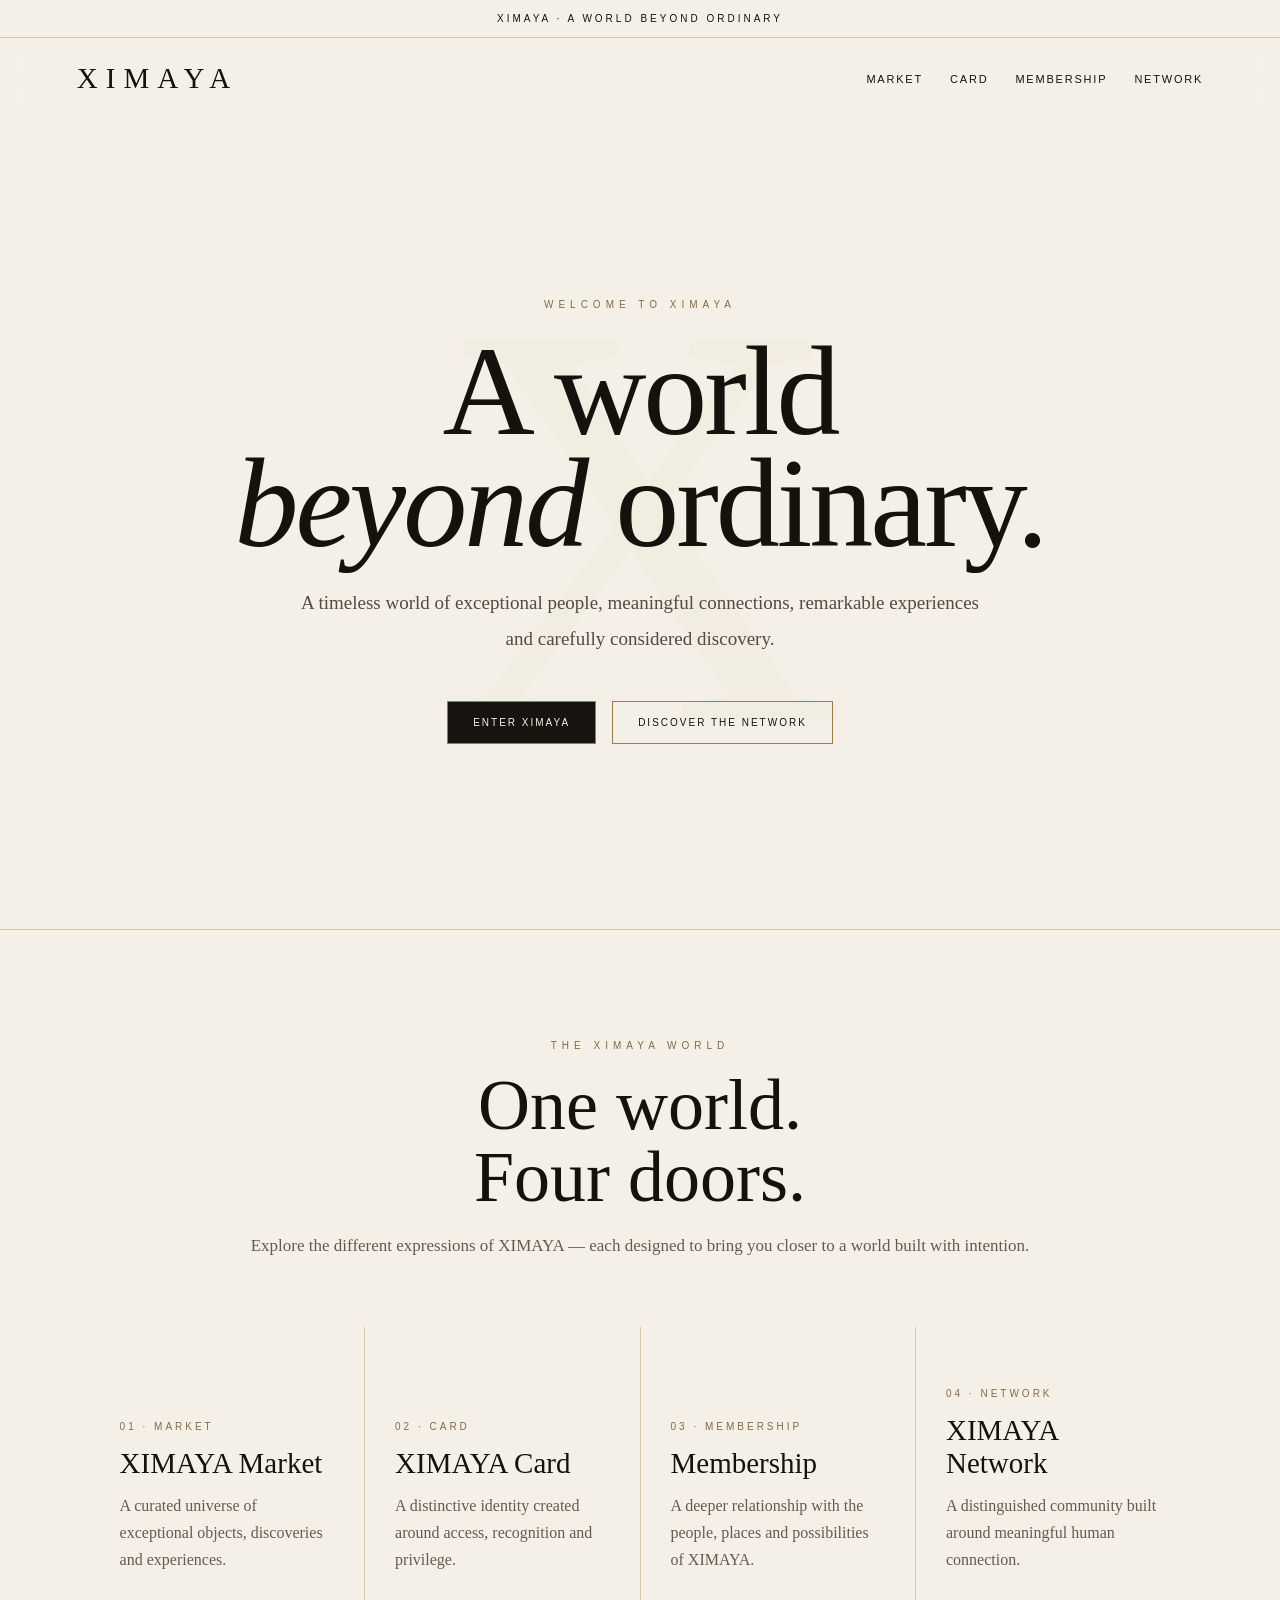
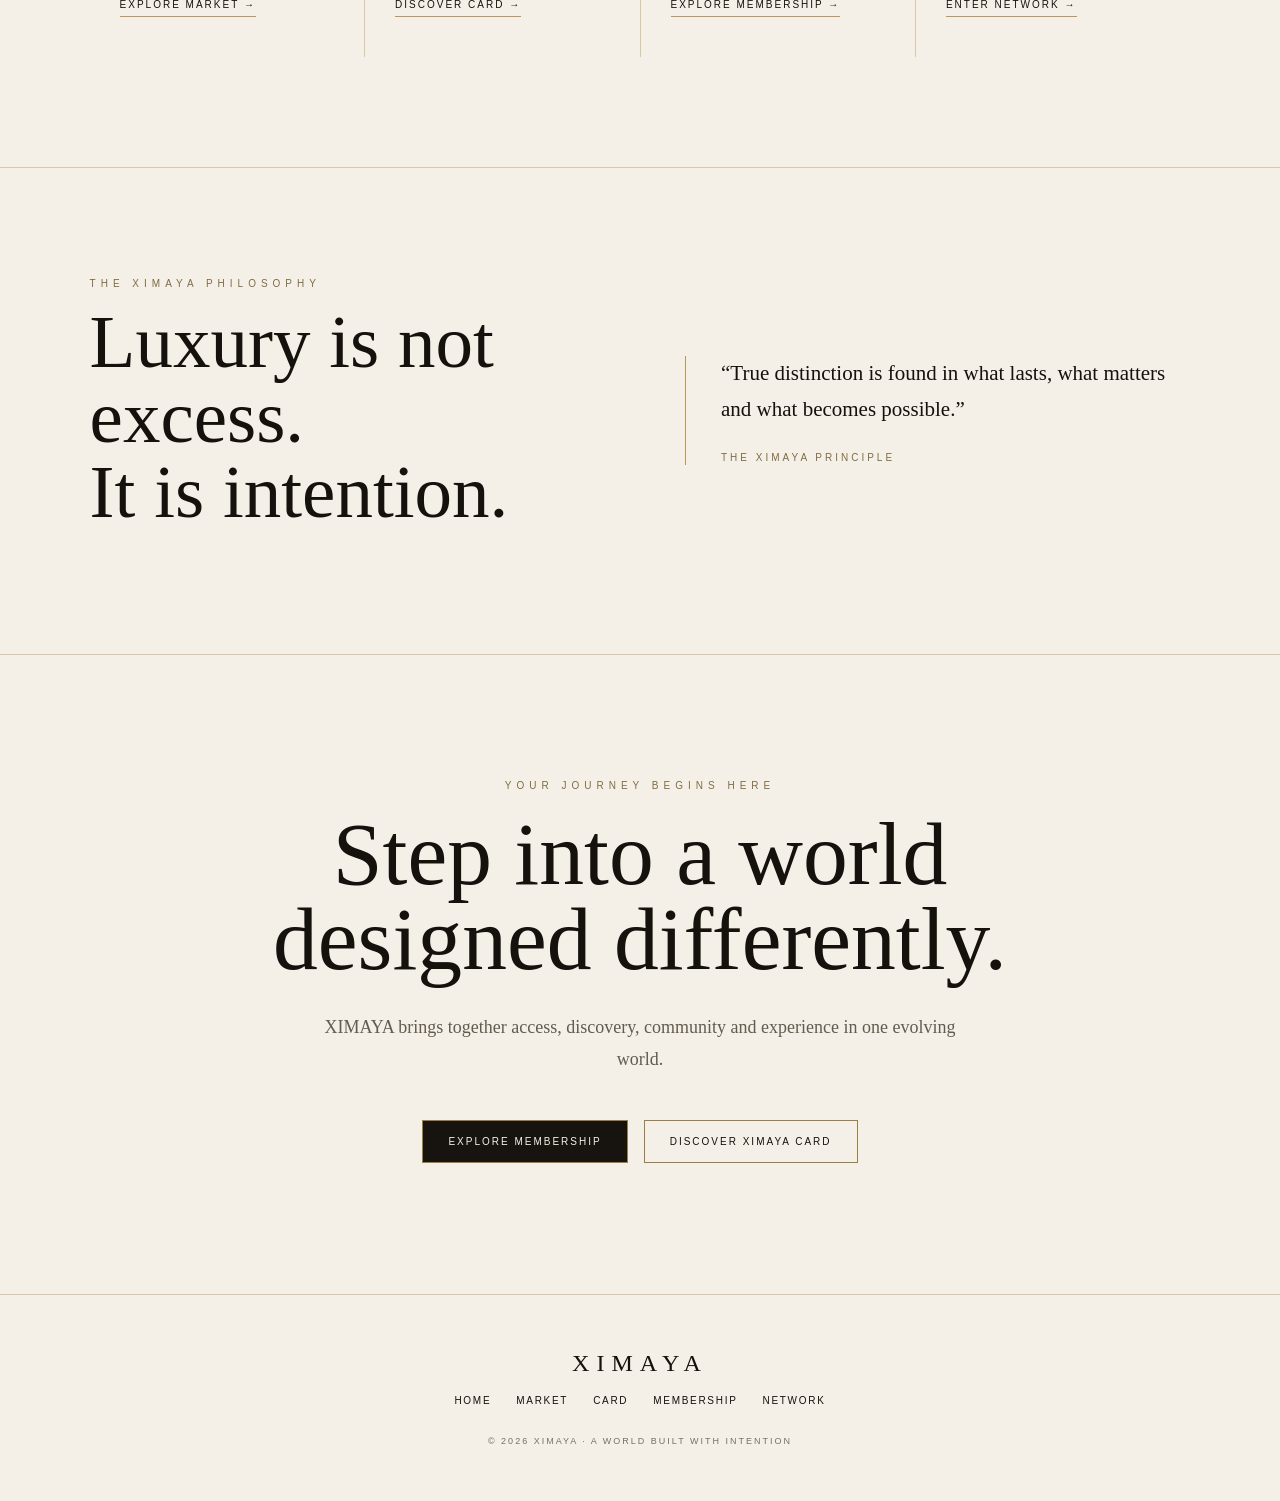
==== commit a0c25339: "Upgrade XIMAYA homepage and connect all pages Updated the title and description meta tag in the HTML" ====
--- a/index.html
+++ b/index.html
@@ -3,314 +3,644 @@
 <head>
 <meta charset="UTF-8">
 <meta name="viewport" content="width=device-width,initial-scale=1.0">
-<meta name="theme-color" content="#f7f2e8">
-<title>XIMAYA — A World Worth Belonging To</title>
-<link rel="stylesheet" href="style.css">
+
+<title>XIMAYA — A World Beyond Ordinary</title>
+
+<meta name="description" content="XIMAYA — a timeless world of exceptional people, experiences, access and discovery.">
+
+<style>
+:root{
+  --ink:#15120d;
+  --cream:#f5f0e7;
+  --gold:#b9985a;
+  --soft:#e8deca;
+  --line:#d7c7a5;
+  --muted:#625b4f;
+}
+
+*{
+  box-sizing:border-box;
+}
+
+html{
+  scroll-behavior:smooth;
+}
+
+body{
+  margin:0;
+  background:var(--cream);
+  color:var(--ink);
+  font-family:Georgia,"Times New Roman",serif;
+}
+
+a{
+  color:inherit;
+  text-decoration:none;
+}
+
+.topbar{
+  padding:13px 6%;
+  border-bottom:1px solid var(--line);
+  text-align:center;
+  font:10px Arial,sans-serif;
+  letter-spacing:3px;
+  text-transform:uppercase;
+}
+
+.nav{
+  position:sticky;
+  top:0;
+  z-index:10;
+  display:flex;
+  align-items:center;
+  justify-content:space-between;
+  padding:24px 6%;
+  background:#f5f0e7ee;
+  backdrop-filter:blur(14px);
+  border-bottom:1px solid transparent;
+}
+
+.logo{
+  font-size:29px;
+  letter-spacing:8px;
+}
+
+.links{
+  display:flex;
+  gap:27px;
+  font:11px Arial,sans-serif;
+  letter-spacing:1.8px;
+  text-transform:uppercase;
+}
+
+.links a{
+  transition:.25s;
+}
+
+.links a:hover{
+  color:#8d713d;
+}
+
+.hero{
+  min-height:calc(100vh - 90px);
+  display:flex;
+  align-items:center;
+  justify-content:center;
+  text-align:center;
+  padding:90px 7%;
+  border-bottom:1px solid var(--line);
+  position:relative;
+  overflow:hidden;
+}
+
+.hero:before{
+  content:"X";
+  position:absolute;
+  font-size:45vw;
+  line-height:1;
+  color:#b9985a0a;
+  font-family:Georgia,serif;
+  pointer-events:none;
+}
+
+.hero-content{
+  position:relative;
+  z-index:1;
+  max-width:1000px;
+}
+
+.eyebrow{
+  font:10px Arial,sans-serif;
+  letter-spacing:5px;
+  text-transform:uppercase;
+  color:#806c43;
+}
+
+.hero h1{
+  margin:25px 0;
+  font-size:clamp(58px,10vw,135px);
+  line-height:.88;
+  font-weight:400;
+  letter-spacing:-3px;
+}
+
+.hero h1 span{
+  font-style:italic;
+}
+
+.hero p{
+  max-width:700px;
+  margin:0 auto;
+  font-size:19px;
+  line-height:1.9;
+  color:#514b40;
+}
+
+.buttons{
+  margin-top:38px;
+}
+
+.btn{
+  display:inline-block;
+  padding:15px 25px;
+  margin:6px;
+  border:1px solid #9b7d45;
+  font:10px Arial,sans-serif;
+  letter-spacing:2px;
+  text-transform:uppercase;
+  transition:.3s;
+}
+
+.btn:hover{
+  background:#17140f;
+  color:#f5f0e7;
+  border-color:#17140f;
+}
+
+.btn.dark{
+  background:#17140f;
+  color:#f5f0e7;
+}
+
+.btn.dark:hover{
+  background:#806c43;
+  border-color:#806c43;
+}
+
+.section{
+  padding:110px 7%;
+  border-bottom:1px solid var(--line);
+}
+
+.section-head{
+  text-align:center;
+  max-width:850px;
+  margin:0 auto 65px;
+}
+
+.section-head h2{
+  font-size:clamp(42px,6vw,72px);
+  font-weight:400;
+  line-height:1;
+  margin:18px 0;
+}
+
+.section-head p{
+  font-size:17px;
+  line-height:1.8;
+  color:var(--muted);
+}
+
+.world-grid{
+  display:grid;
+  grid-template-columns:repeat(4,1fr);
+  gap:1px;
+  background:var(--line);
+}
+
+.world-card{
+  min-height:330px;
+  background:var(--cream);
+  padding:40px 30px;
+  display:flex;
+  flex-direction:column;
+  justify-content:flex-end;
+  transition:.35s;
+}
+
+.world-card:hover{
+  background:#eee5d4;
+  transform:translateY(-4px);
+}
+
+.world-number{
+  font:10px Arial,sans-serif;
+  letter-spacing:3px;
+  color:#806c43;
+}
+
+.world-card h3{
+  margin:15px 0 12px;
+  font-size:29px;
+  font-weight:400;
+}
+
+.world-card p{
+  margin:0;
+  line-height:1.7;
+  color:var(--muted);
+}
+
+.world-link{
+  display:inline-block;
+  margin-top:25px;
+  font:10px Arial,sans-serif;
+  letter-spacing:2px;
+  text-transform:uppercase;
+  border-bottom:1px solid var(--gold);
+  padding-bottom:6px;
+  width:max-content;
+}
+
+.manifesto{
+  display:grid;
+  grid-template-columns:1fr 1fr;
+  gap:90px;
+  align-items:center;
+}
+
+.manifesto h2{
+  font-size:clamp(45px,6vw,75px);
+  line-height:1;
+  font-weight:400;
+  margin:15px 0;
+}
+
+.manifesto-copy{
+  border-left:1px solid var(--gold);
+  padding-left:35px;
+}
+
+.manifesto-copy p{
+  font-size:21px;
+  line-height:1.7;
+  margin:0 0 20px;
+}
+
+.manifesto-copy small{
+  font:10px Arial,sans-serif;
+  letter-spacing:3px;
+  text-transform:uppercase;
+  color:#806c43;
+}
+
+.final{
+  padding:125px 7%;
+  text-align:center;
+  border-bottom:1px solid var(--line);
+}
+
+.final h2{
+  font-size:clamp(48px,7vw,90px);
+  font-weight:400;
+  line-height:.95;
+  margin:20px auto 30px;
+  max-width:1000px;
+}
+
+.final p{
+  max-width:650px;
+  margin:auto;
+  font-size:18px;
+  line-height:1.8;
+  color:var(--muted);
+}
+
+.footer{
+  padding:55px 6%;
+  text-align:center;
+}
+
+.footer-logo{
+  font-size:24px;
+  letter-spacing:7px;
+  margin-bottom:18px;
+}
+
+.footer-nav{
+  display:flex;
+  justify-content:center;
+  flex-wrap:wrap;
+  gap:25px;
+  font:10px Arial,sans-serif;
+  letter-spacing:1.7px;
+  text-transform:uppercase;
+}
+
+.copyright{
+  margin-top:30px;
+  font:9px Arial,sans-serif;
+  letter-spacing:2px;
+  color:#776f61;
+}
+
+@media(max-width:900px){
+
+  .links{
+    display:none;
+  }
+
+  .world-grid{
+    grid-template-columns:1fr 1fr;
+  }
+
+  .manifesto{
+    grid-template-columns:1fr;
+    gap:40px;
+  }
+
+}
+
+@media(max-width:550px){
+
+  .hero{
+    min-height:80vh;
+  }
+
+  .hero h1{
+    font-size:58px;
+    letter-spacing:-2px;
+  }
+
+  .section{
+    padding:80px 6%;
+  }
+
+  .world-grid{
+    grid-template-columns:1fr;
+  }
+
+  .world-card{
+    min-height:270px;
+  }
+
+  .manifesto-copy{
+    padding-left:22px;
+  }
+
+  .final{
+    padding:90px 6%;
+  }
+
+}
+</style>
 </head>
 
 <body>
 
-<header>
-<div class="container">
-<nav>
-
-<a class="logo" href="index.html">XIMAYA<span>.</span></a>
+<div class="topbar">
+XIMAYA · A WORLD BEYOND ORDINARY
+</div>
+
+<nav class="nav">
+
+<a class="logo" href="index.html">XIMAYA</a>
 
 <div class="links">
+<a href="market.html">Market</a>
+<a href="card.html">Card</a>
+<a href="membership.html">Membership</a>
+<a href="network.html">Network</a>
+</div>
+
+</nav>
+
+
+<!-- HERO -->
+
+<section class="hero">
+
+<div class="hero-content">
+
+<div class="eyebrow">
+Welcome to XIMAYA
+</div>
+
+<h1>
+A world<br>
+<span>beyond</span> ordinary.
+</h1>
+
+<p>
+A timeless world of exceptional people, meaningful connections,
+remarkable experiences and carefully considered discovery.
+</p>
+
+<div class="buttons">
+<a class="btn dark" href="membership.html">
+Enter XIMAYA
+</a>
+
+<a class="btn" href="network.html">
+Discover the Network
+</a>
+</div>
+
+</div>
+
+</section>
+
+
+<!-- THE WORLD -->
+
+<section class="section">
+
+<div class="section-head">
+
+<div class="eyebrow">
+The XIMAYA World
+</div>
+
+<h2>
+One world.<br>
+Four doors.
+</h2>
+
+<p>
+Explore the different expressions of XIMAYA — each designed
+to bring you closer to a world built with intention.
+</p>
+
+</div>
+
+
+<div class="world-grid">
+
+<article class="world-card">
+
+<div class="world-number">
+01 · MARKET
+</div>
+
+<h3>
+XIMAYA Market
+</h3>
+
+<p>
+A curated universe of exceptional objects,
+discoveries and experiences.
+</p>
+
+<a class="world-link" href="market.html">
+Explore Market →
+</a>
+
+</article>
+
+
+<article class="world-card">
+
+<div class="world-number">
+02 · CARD
+</div>
+
+<h3>
+XIMAYA Card
+</h3>
+
+<p>
+A distinctive identity created around
+access, recognition and privilege.
+</p>
+
+<a class="world-link" href="card.html">
+Discover Card →
+</a>
+
+</article>
+
+
+<article class="world-card">
+
+<div class="world-number">
+03 · MEMBERSHIP
+</div>
+
+<h3>
+Membership
+</h3>
+
+<p>
+A deeper relationship with the people,
+places and possibilities of XIMAYA.
+</p>
+
+<a class="world-link" href="membership.html">
+Explore Membership →
+</a>
+
+</article>
+
+
+<article class="world-card">
+
+<div class="world-number">
+04 · NETWORK
+</div>
+
+<h3>
+XIMAYA Network
+</h3>
+
+<p>
+A distinguished community built around
+meaningful human connection.
+</p>
+
+<a class="world-link" href="network.html">
+Enter Network →
+</a>
+
+</article>
+
+</div>
+
+</section>
+
+
+<!-- MANIFESTO -->
+
+<section class="section">
+
+<div class="manifesto">
+
+<div>
+
+<div class="eyebrow">
+The XIMAYA Philosophy
+</div>
+
+<h2>
+Luxury is not excess.<br>
+It is intention.
+</h2>
+
+</div>
+
+
+<div class="manifesto-copy">
+
+<p>
+“True distinction is found in what lasts,
+what matters and what becomes possible.”
+</p>
+
+<small>
+The XIMAYA Principle
+</small>
+
+</div>
+
+</div>
+
+</section>
+
+
+<!-- MEMBERSHIP CTA -->
+
+<section class="final">
+
+<div class="eyebrow">
+Your Journey Begins Here
+</div>
+
+<h2>
+Step into a world<br>
+designed differently.
+</h2>
+
+<p>
+XIMAYA brings together access, discovery,
+community and experience in one evolving world.
+</p>
+
+<div class="buttons">
+
+<a class="btn dark" href="membership.html">
+Explore Membership
+</a>
+
+<a class="btn" href="card.html">
+Discover XIMAYA Card
+</a>
+
+</div>
+
+</section>
+
+
+<!-- FOOTER -->
+
+<footer class="footer">
+
+<div class="footer-logo">
+XIMAYA
+</div>
+
+<div class="footer-nav">
+
 <a href="index.html">Home</a>
 <a href="market.html">Market</a>
-<a href="food.html">Food</a>
-<a href="services.html">Services</a>
-<a href="gifts.html">Gifts</a>
-<a href="care.html">Care</a>
+<a href="card.html">Card</a>
 <a href="membership.html">Membership</a>
-<a href="card.html">Card</a>
 <a href="network.html">Network</a>
-<a href="about.html">About</a>
-<a href="contact.html">Contact</a>
-</div>
-
-</nav>
-</div>
-</header>
-
-
-<section class="hero">
-<div class="container">
-
-<div class="eyebrow">The World of XIMAYA</div>
-
-<h1>
-A world worth<br>
-<span>belonging to.</span>
-</h1>
-
-<p>
-XIMAYA brings people, businesses, creators and communities closer
-through one connected ecosystem designed around discovery,
-opportunity, connection and meaningful experiences.
-</p>
-
-<a class="btn primary" href="market.html">Explore Market</a>
-<a class="btn secondary" href="network.html">Discover Network</a>
-
-</div>
-</section>
-
-
-<section class="light">
-<div class="container">
-
-<div class="heading">
-
-<div class="eyebrow">The XIMAYA Ecosystem</div>
-
-<h2>
-One world.<br>
-Many experiences.
-</h2>
-
-<p>
-Discover the worlds of XIMAYA — each designed to connect with the
-others and create something greater together.
-</p>
-
-</div>
-
-<div class="grid">
-
-<a class="card" href="market.html">
-<small>01 · DISCOVER</small>
-<div>
-<h3>Market</h3>
-<p>Discover products, businesses and new possibilities.</p>
-</div>
-</a>
-
-<a class="card" href="food.html">
-<small>02 · EXPERIENCE</small>
-<div>
-<h3>Food</h3>
-<p>Explore flavours, culture and unforgettable experiences.</p>
-</div>
-</a>
-
-<a class="card" href="services.html">
-<small>03 · OPPORTUNITY</small>
-<div>
-<h3>Services</h3>
-<p>Connect people, professionals, skills and businesses.</p>
-</div>
-</a>
-
-<a class="card" href="gifts.html">
-<small>04 · CELEBRATE</small>
-<div>
-<h3>Gifts</h3>
-<p>Discover meaningful gifts for meaningful moments.</p>
-</div>
-</a>
-
-<a class="card" href="care.html">
-<small>05 · GIVE</small>
-<div>
-<h3>Care</h3>
-<p>Support people, communities and causes that matter.</p>
-</div>
-</a>
-
-<a class="card" href="membership.html">
-<small>06 · BELONG</small>
-<div>
-<h3>Membership</h3>
-<p>Become part of the deeper XIMAYA experience.</p>
-</div>
-</a>
-
-<a class="card" href="card.html">
-<small>07 · IDENTITY</small>
-<div>
-<h3>XIMAYA Card</h3>
-<p>One elegant identity across the XIMAYA ecosystem.</p>
-</div>
-</a>
-
-<a class="card" href="network.html">
-<small>08 · CONNECT</small>
-<div>
-<h3>Network</h3>
-<p>Bring people, businesses, creators and communities closer.</p>
-</div>
-</a>
-
-<a class="card" href="about.html">
-<small>09 · THE STORY</small>
-<div>
-<h3>About XIMAYA</h3>
-<p>Discover the philosophy and vision behind XIMAYA.</p>
-</div>
-</a>
-
-</div>
-</div>
-</section>
-
-
-<section>
-<div class="container">
-
-<div class="panel">
-
-<div class="eyebrow">The XIMAYA Philosophy</div>
-
-<h2>
-Live beautifully.<br>
-Earn meaningfully.<br>
-Connect deeply.<br>
-Give generously.
-</h2>
-
-<p>
-Four simple ideas behind a much bigger vision — creating a world
-where people, businesses, creators and communities can belong,
-grow and connect.
-</p>
-
-<a class="btn primary" href="about.html">Discover Our Story</a>
-<a class="btn secondary" href="contact.html">Connect With XIMAYA</a>
-
-</div>
-
-</div>
-</section>
-
-
-<section class="light">
-<div class="container">
-
-<div class="heading">
-
-<div class="eyebrow">Discover Your XIMAYA</div>
-
-<h2>
-Something extraordinary
-is waiting.
-</h2>
-
-<p>
-Explore where you belong and discover the experiences that make
-XIMAYA different.
-</p>
-
-</div>
-
-<div class="grid">
-
-<a class="card" href="market.html">
-<small>LIVE</small>
-<div>
-<h3>Discover</h3>
-<p>Products, food, services, gifts and experiences.</p>
-</div>
-</a>
-
-<a class="card" href="services.html">
-<small>EARN</small>
-<div>
-<h3>Opportunity</h3>
-<p>Connect skills, people and businesses.</p>
-</div>
-</a>
-
-<a class="card" href="network.html">
-<small>CONNECT</small>
-<div>
-<h3>Belong</h3>
-<p>Become part of the XIMAYA Network.</p>
-</div>
-</a>
-
-<a class="card" href="care.html">
-<small>GIVE</small>
-<div>
-<h3>Make an Impact</h3>
-<p>Turn connection into something meaningful.</p>
-</div>
-</a>
-
-</div>
-</div>
-</section>
-
-
-<section>
-<div class="container">
-
-<div class="panel">
-
-<div class="eyebrow">XIMAYA Membership</div>
-
-<h2>
-Belong to<br>
-something bigger.
-</h2>
-
-<p>
-Discover a premium membership experience designed to bring you
-closer to the XIMAYA world.
-</p>
-
-<a class="btn primary" href="membership.html">Explore Membership</a>
-<a class="btn secondary" href="card.html">Discover XIMAYA Card</a>
-
-</div>
-
-</div>
-</section>
-
-
-<footer>
-<div class="container">
-
-<div class="footer">
-
-<div>
-<div class="logo">XIMAYA<span>.</span></div>
-<p>Live. Earn. Connect. Give.</p>
-<p>A world worth belonging to.</p>
-</div>
-
-<div>
-<h4>EXPLORE</h4>
-<a href="index.html">Home</a>
-<a href="market.html">Market</a>
-<a href="food.html">Food</a>
-<a href="services.html">Services</a>
-</div>
-
-<div>
-<h4>COMMUNITY</h4>
-<a href="gifts.html">Gifts</a>
-<a href="care.html">Care</a>
-<a href="membership.html">Membership</a>
-<a href="card.html">Card</a>
-<a href="network.html">Network</a>
-</div>
-
-<div>
-<h4>COMPANY</h4>
-<a href="about.html">About</a>
-<a href="contact.html">Contact</a>
-</div>
-
-</div>
-
-<div class="copy">
-<span>© 2026 XIMAYA. All rights reserved.</span>
-<span>LIVE · EARN · CONNECT · GIVE</span>
-</div>
-
-</div>
+
+</div>
+
+<div class="copyright">
+© 2026 XIMAYA · A WORLD BUILT WITH INTENTION
+</div>
+
 </footer>
 
 </body>
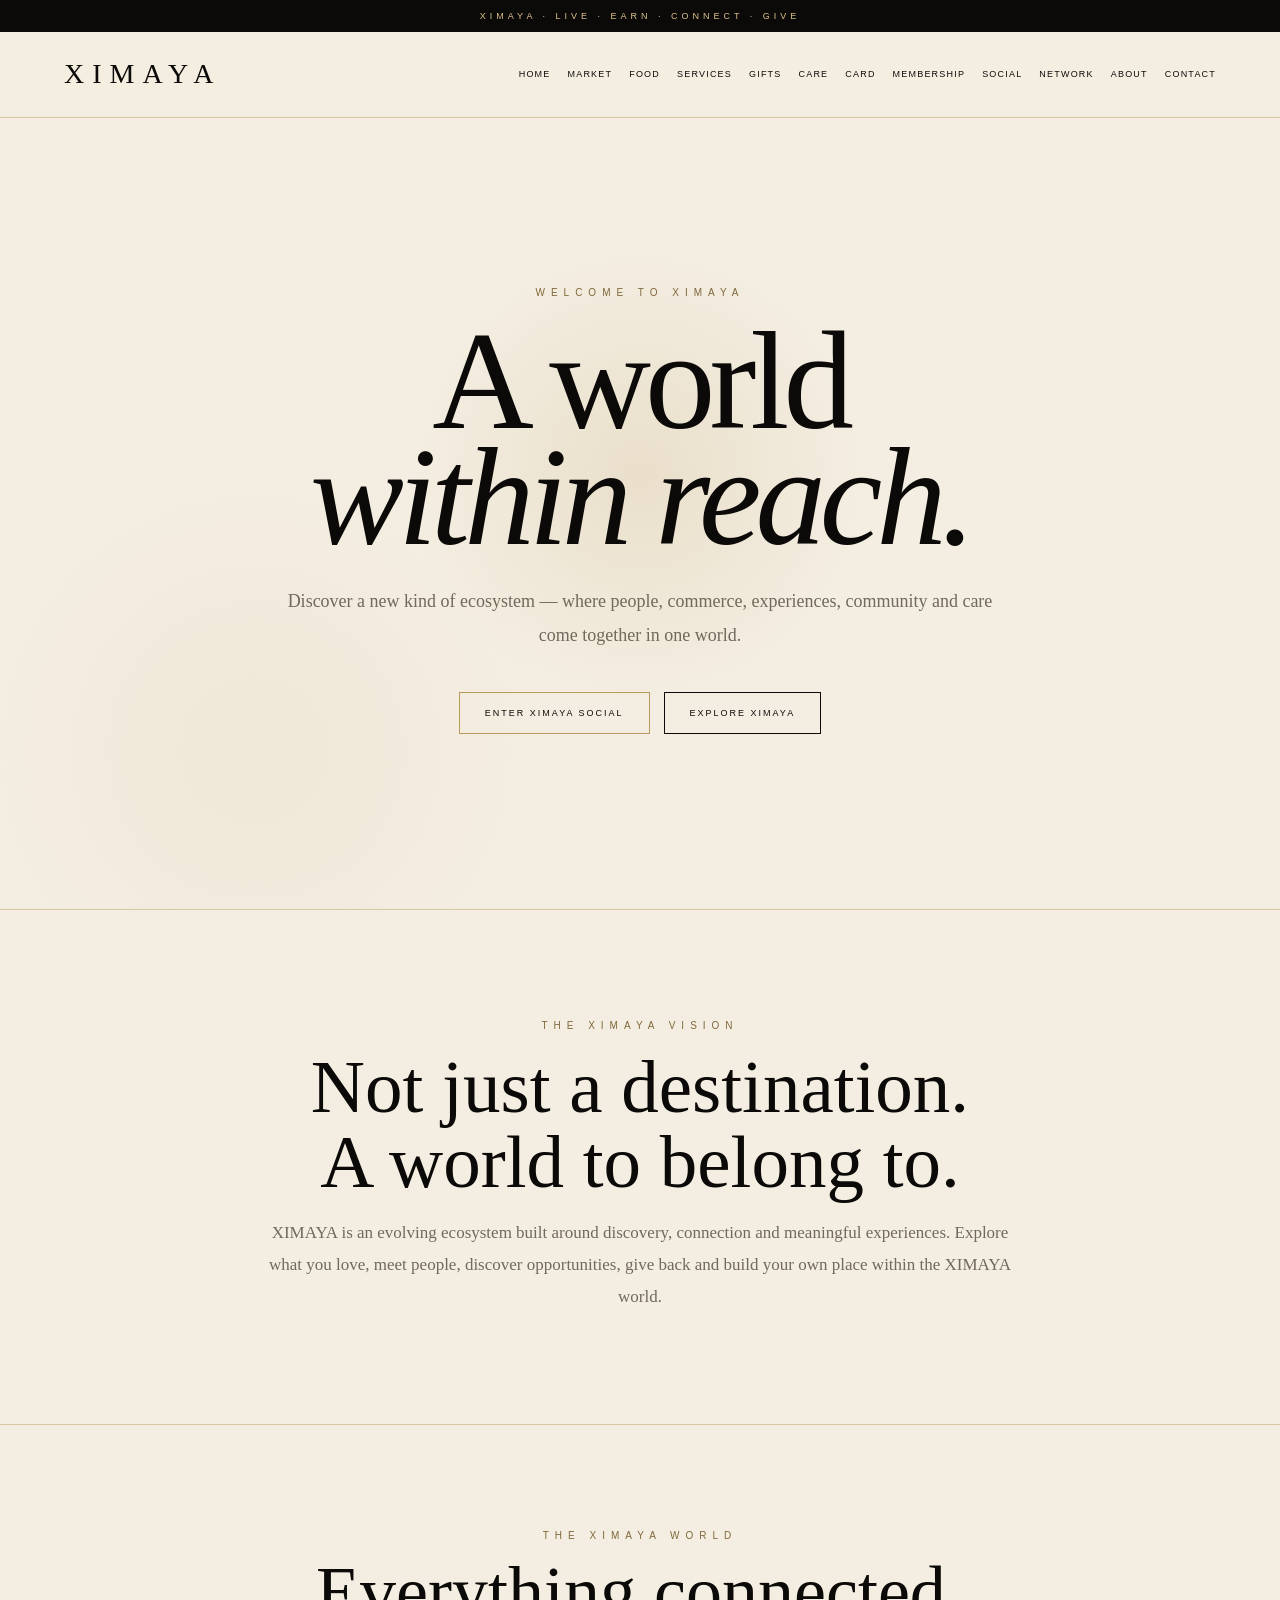
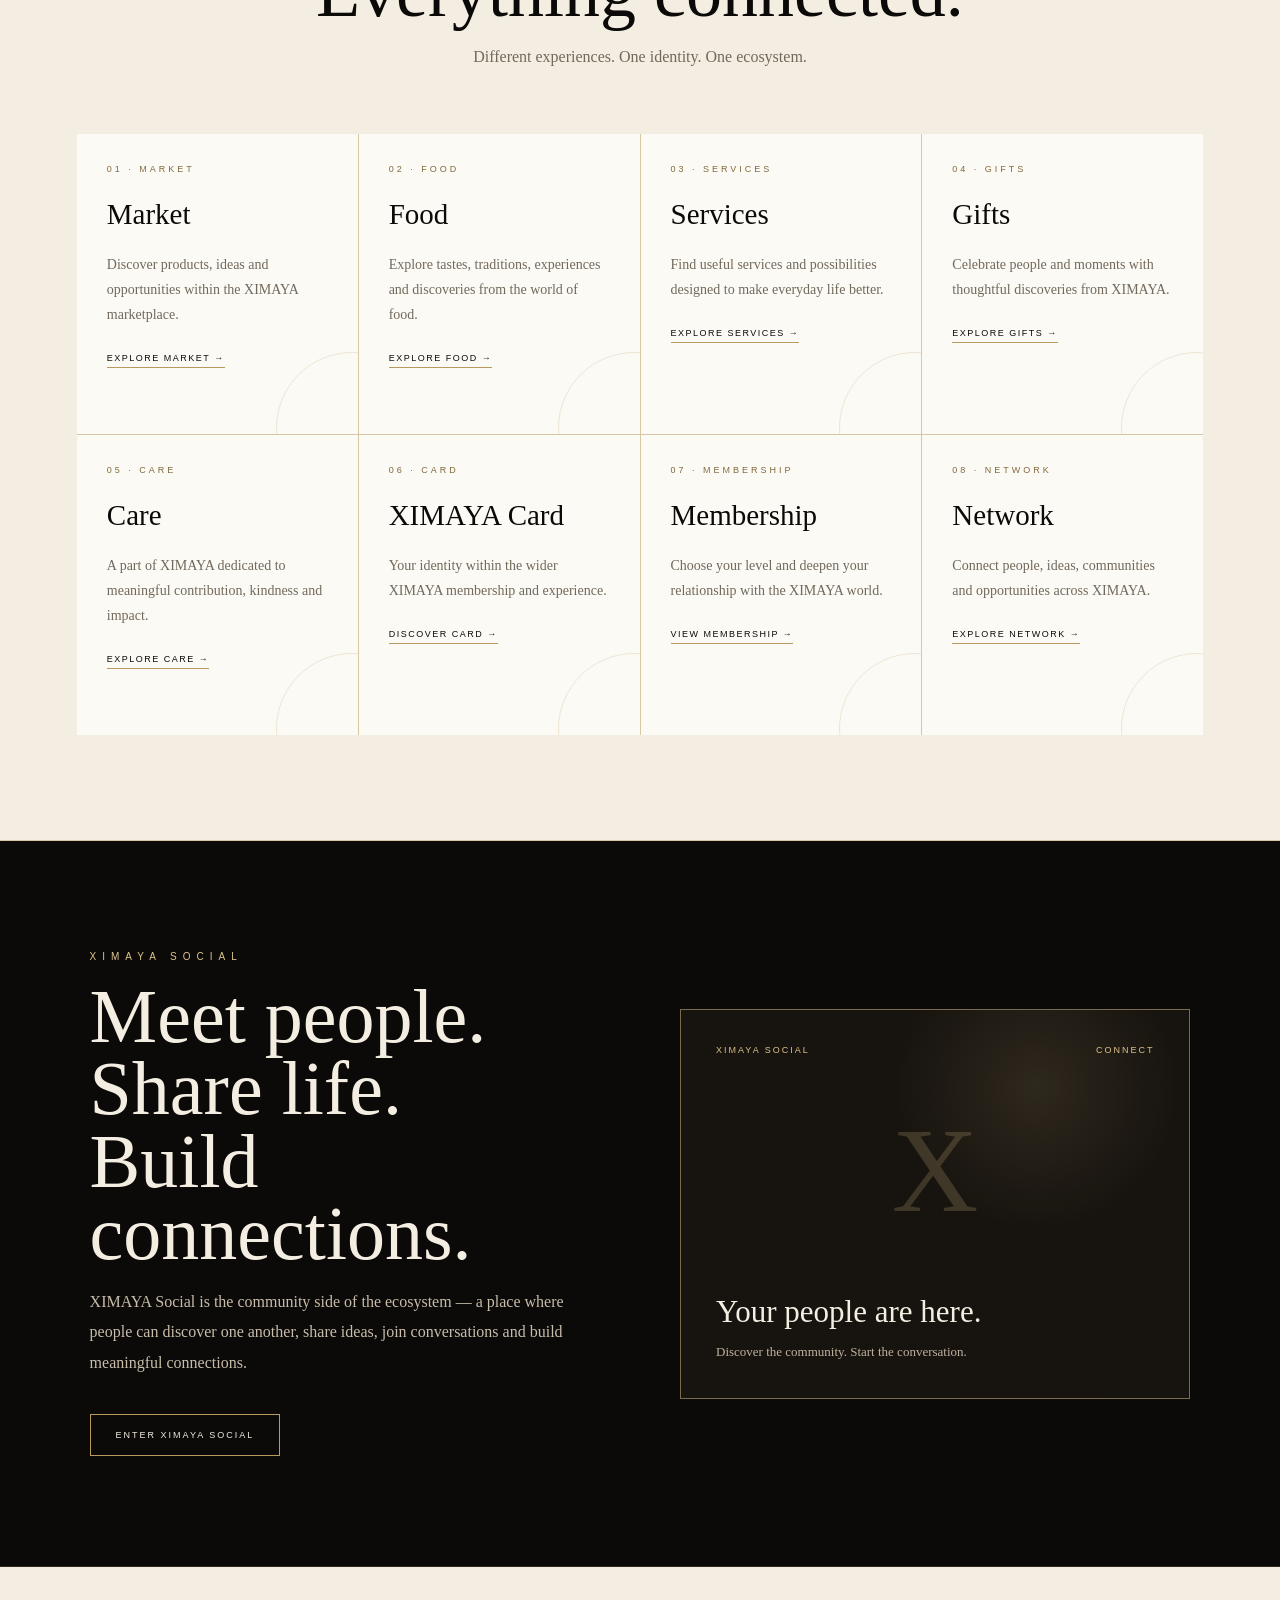
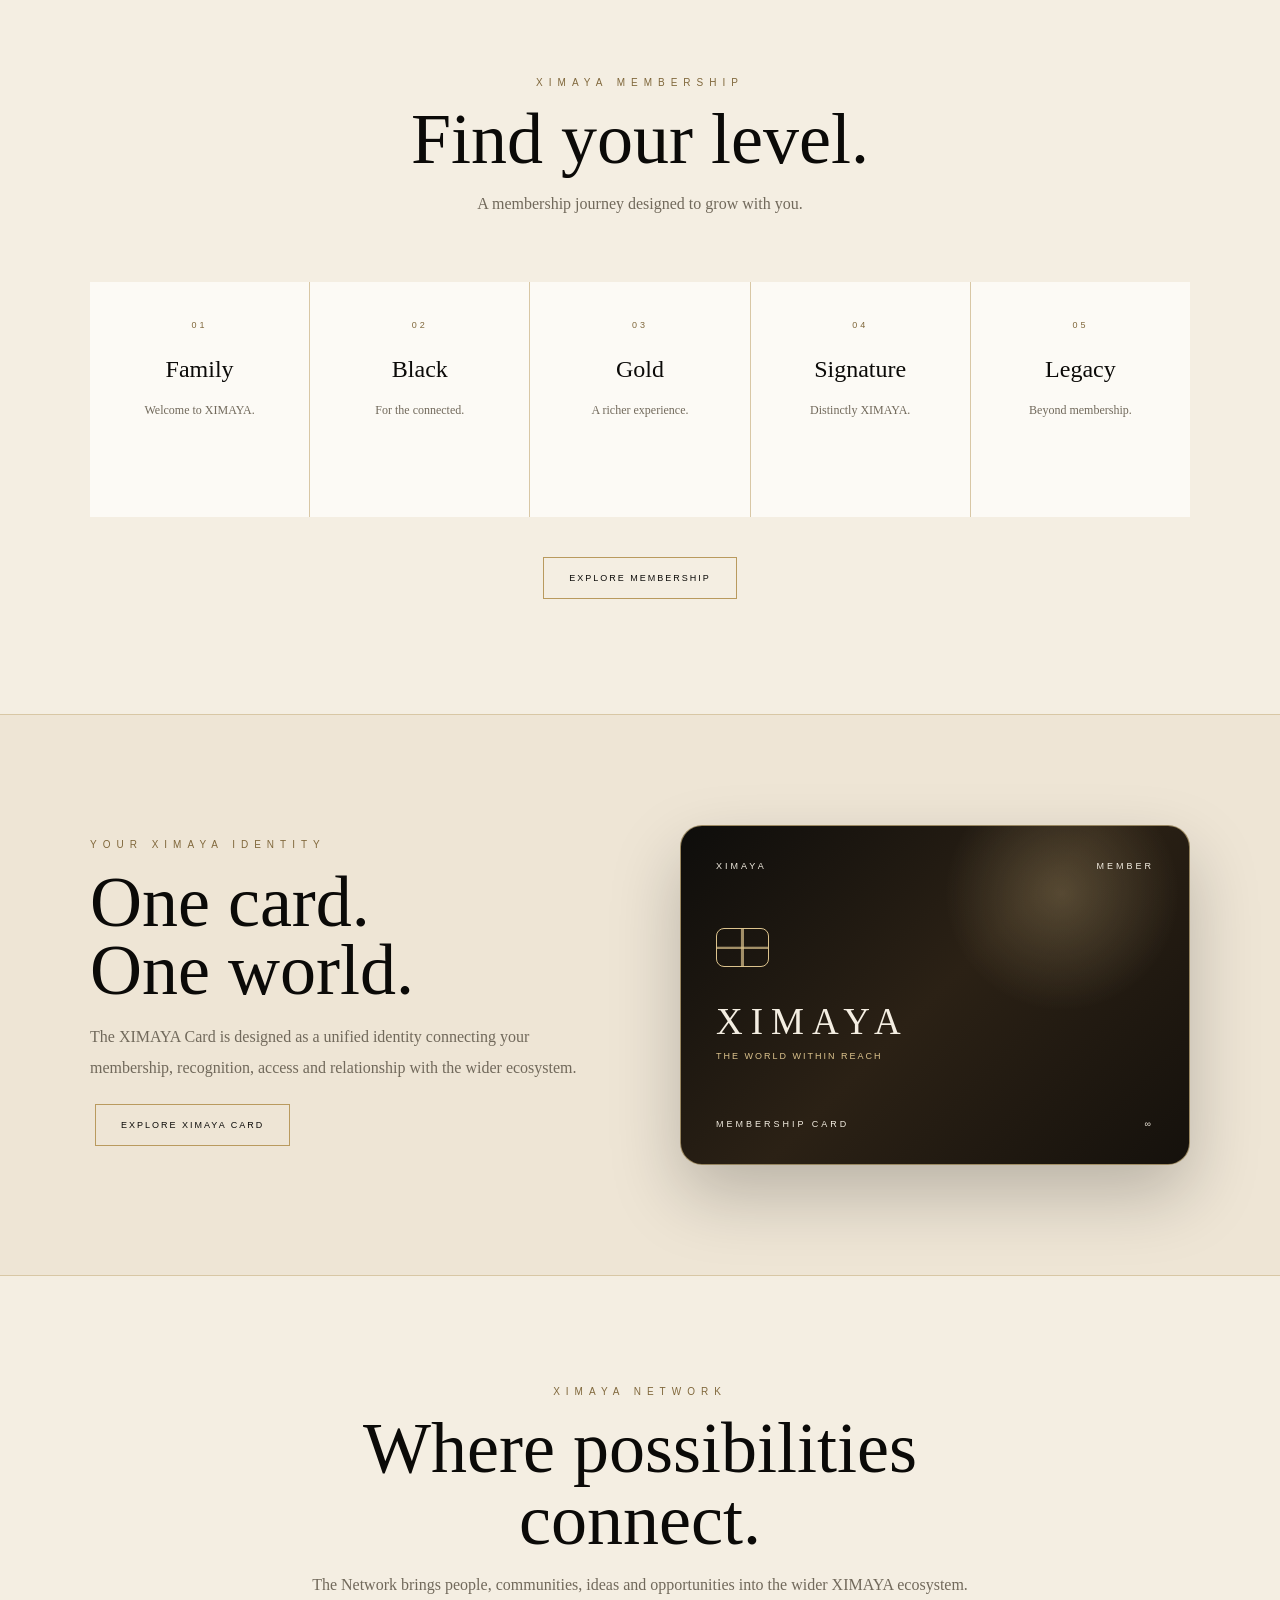
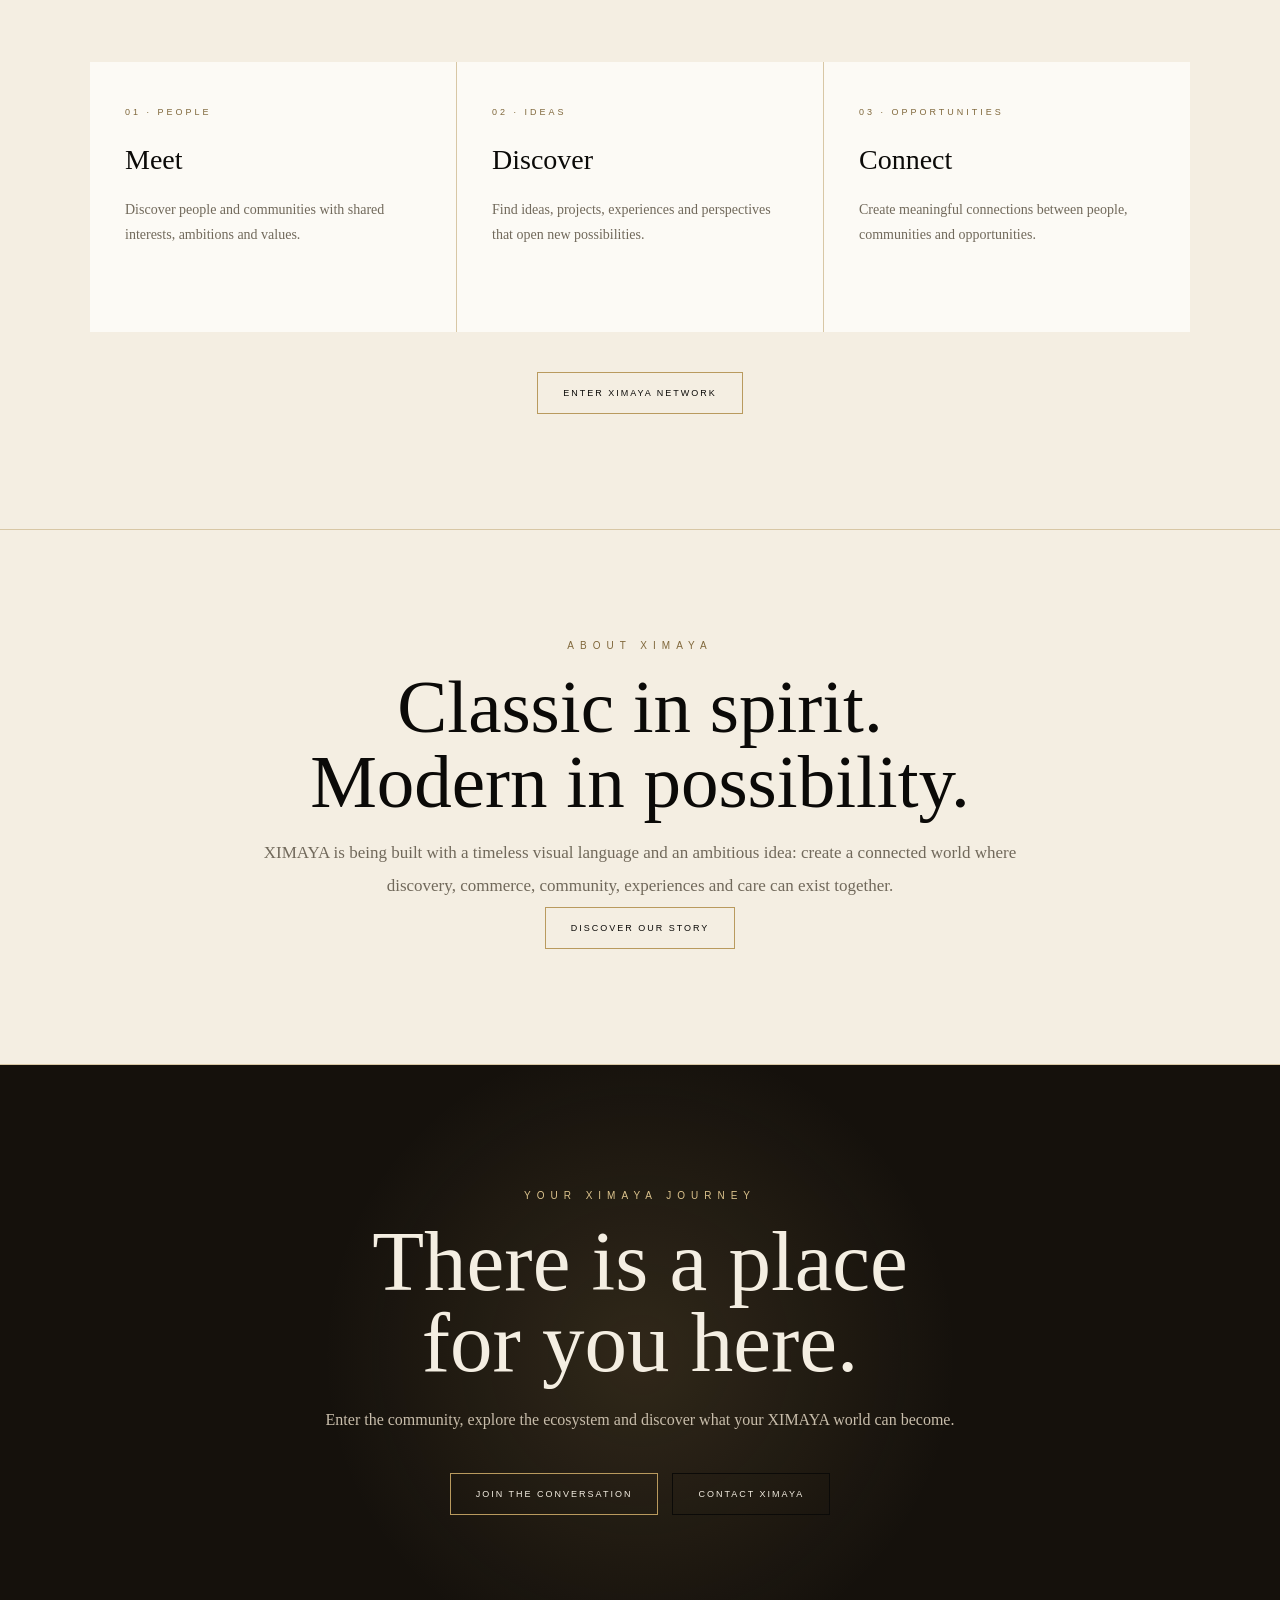
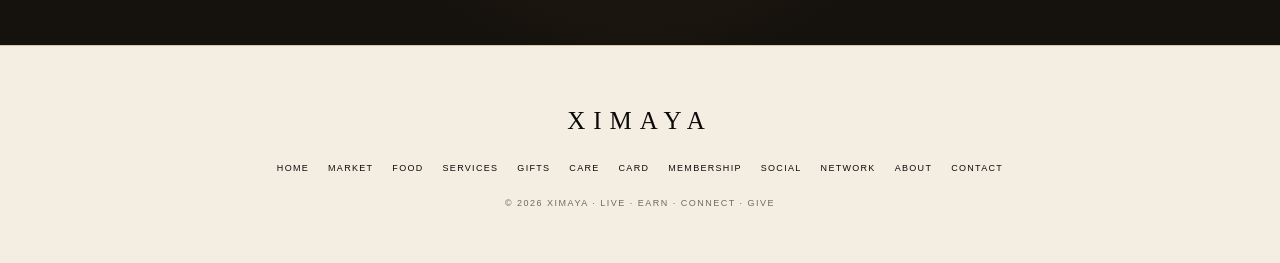
==== commit ef810407: "Change complete XIMAYA luxury homepage and connect ecosystem" ====
--- a/index.html
+++ b/index.html
@@ -2,20 +2,22 @@
 <html lang="en">
 <head>
 <meta charset="UTF-8">
-<meta name="viewport" content="width=device-width,initial-scale=1.0">
-
-<title>XIMAYA — A World Beyond Ordinary</title>
-
-<meta name="description" content="XIMAYA — a timeless world of exceptional people, experiences, access and discovery.">
+<meta name="viewport" content="width=device-width, initial-scale=1.0">
+
+<title>XIMAYA — Live. Earn. Connect. Give.</title>
+
+<meta name="description" content="XIMAYA — a world of discovery, connection, commerce, community, membership and care.">
 
 <style>
 :root{
-  --ink:#15120d;
-  --cream:#f5f0e7;
-  --gold:#b9985a;
-  --soft:#e8deca;
-  --line:#d7c7a5;
-  --muted:#625b4f;
+  --black:#0b0a08;
+  --deep:#15110c;
+  --cream:#f4eee2;
+  --ivory:#fcfaf5;
+  --gold:#b99a5e;
+  --gold2:#dcc38d;
+  --line:#d8c7a5;
+  --muted:#71695b;
 }
 
 *{
@@ -29,8 +31,9 @@
 body{
   margin:0;
   background:var(--cream);
-  color:var(--ink);
+  color:var(--black);
   font-family:Georgia,"Times New Roman",serif;
+  line-height:1.6;
 }
 
 a{
@@ -39,337 +42,652 @@
 }
 
 .topbar{
-  padding:13px 6%;
-  border-bottom:1px solid var(--line);
+  background:var(--black);
+  color:var(--gold2);
   text-align:center;
-  font:10px Arial,sans-serif;
-  letter-spacing:3px;
+  padding:11px;
+  font:9px Arial,sans-serif;
+  letter-spacing:4px;
   text-transform:uppercase;
 }
 
 .nav{
   position:sticky;
   top:0;
-  z-index:10;
+  z-index:100;
   display:flex;
   align-items:center;
   justify-content:space-between;
-  padding:24px 6%;
-  background:#f5f0e7ee;
-  backdrop-filter:blur(14px);
-  border-bottom:1px solid transparent;
+  padding:20px 5%;
+  background:#f4eee2ee;
+  backdrop-filter:blur(18px);
+  border-bottom:1px solid var(--line);
 }
 
 .logo{
-  font-size:29px;
+  font-size:28px;
   letter-spacing:8px;
 }
 
-.links{
+.navlinks{
   display:flex;
-  gap:27px;
-  font:11px Arial,sans-serif;
-  letter-spacing:1.8px;
+  flex-wrap:wrap;
+  justify-content:flex-end;
+  gap:17px;
+  font:9px Arial,sans-serif;
+  letter-spacing:1.2px;
   text-transform:uppercase;
 }
 
-.links a{
-  transition:.25s;
-}
-
-.links a:hover{
-  color:#8d713d;
-}
+.navlinks a:hover{
+  color:#80683c;
+}
+
+
+/* HERO */
 
 .hero{
-  min-height:calc(100vh - 90px);
+  min-height:88vh;
   display:flex;
   align-items:center;
   justify-content:center;
   text-align:center;
-  padding:90px 7%;
+  padding:100px 6%;
+
+  background:
+    radial-gradient(circle at 50% 45%,rgba(185,154,94,.18),transparent 30%),
+    radial-gradient(circle at 20% 80%,rgba(185,154,94,.08),transparent 25%),
+    var(--cream);
+
   border-bottom:1px solid var(--line);
+}
+
+.hero-inner{
+  max-width:1100px;
+}
+
+.eyebrow{
+  color:#80683c;
+  font:10px Arial,sans-serif;
+  letter-spacing:6px;
+  text-transform:uppercase;
+}
+
+.hero h1{
+  margin:25px 0;
+  font-size:clamp(65px,11vw,145px);
+  line-height:.82;
+  font-weight:400;
+  letter-spacing:-6px;
+}
+
+.hero h1 em{
+  font-style:italic;
+}
+
+.hero p{
+  max-width:720px;
+  margin:30px auto;
+  color:var(--muted);
+  font-size:18px;
+  line-height:1.9;
+}
+
+.hero-buttons{
+  margin-top:35px;
+}
+
+.button{
+  display:inline-block;
+  margin:5px;
+  padding:15px 25px;
+  border:1px solid var(--black);
+  font:9px Arial,sans-serif;
+  letter-spacing:2px;
+  text-transform:uppercase;
+  transition:.3s ease;
+}
+
+.button:hover{
+  background:var(--black);
+  color:var(--cream);
+}
+
+.button.gold{
+  border-color:var(--gold);
+}
+
+.button.gold:hover{
+  background:var(--gold);
+  color:var(--black);
+}
+
+
+/* INTRO */
+
+.intro{
+  padding:110px 7%;
+  border-bottom:1px solid var(--line);
+}
+
+.intro-inner{
+  max-width:1000px;
+  margin:auto;
+  text-align:center;
+}
+
+.intro h2{
+  margin:18px 0;
+  font-size:clamp(45px,6vw,75px);
+  line-height:1;
+  font-weight:400;
+}
+
+.intro p{
+  max-width:760px;
+  margin:auto;
+  color:var(--muted);
+  font-size:17px;
+  line-height:1.9;
+}
+
+
+/* WORLD */
+
+.world{
+  padding:105px 6%;
+  border-bottom:1px solid var(--line);
+}
+
+.heading{
+  max-width:800px;
+  margin:0 auto 65px;
+  text-align:center;
+}
+
+.heading h2{
+  margin:15px 0;
+  font-size:clamp(44px,6vw,72px);
+  line-height:1;
+  font-weight:400;
+}
+
+.heading p{
+  color:var(--muted);
+  font-size:16px;
+}
+
+.grid{
+  max-width:1200px;
+  margin:auto;
+
+  display:grid;
+  grid-template-columns:repeat(4,1fr);
+
+  gap:1px;
+
+  background:var(--line);
+}
+
+.tile{
+  min-height:300px;
+  padding:30px;
+  background:var(--ivory);
+  transition:.35s ease;
   position:relative;
   overflow:hidden;
 }
 
-.hero:before{
-  content:"X";
+.tile:after{
+  content:"";
   position:absolute;
-  font-size:45vw;
-  line-height:1;
-  color:#b9985a0a;
-  font-family:Georgia,serif;
-  pointer-events:none;
-}
-
-.hero-content{
-  position:relative;
-  z-index:1;
-  max-width:1000px;
-}
-
-.eyebrow{
-  font:10px Arial,sans-serif;
-  letter-spacing:5px;
+  width:150px;
+  height:150px;
+  right:-70px;
+  bottom:-70px;
+  border:1px solid rgba(185,154,94,.22);
+  border-radius:50%;
+}
+
+.tile:hover{
+  transform:translateY(-5px);
+  background:#f8f0df;
+}
+
+.tile-number{
+  color:#80683c;
+  font:9px Arial,sans-serif;
+  letter-spacing:3px;
+}
+
+.tile h3{
+  margin:17px 0 10px;
+  font-size:29px;
+  font-weight:400;
+}
+
+.tile p{
+  color:var(--muted);
+  font-size:14px;
+  line-height:1.8;
+}
+
+.tile a{
+  display:inline-block;
+  margin-top:12px;
+  padding-bottom:4px;
+  border-bottom:1px solid var(--gold);
+  font:9px Arial,sans-serif;
+  letter-spacing:1.5px;
   text-transform:uppercase;
-  color:#806c43;
-}
-
-.hero h1{
-  margin:25px 0;
-  font-size:clamp(58px,10vw,135px);
-  line-height:.88;
+}
+
+
+/* SOCIAL FEATURE */
+
+.social-feature{
+  padding:110px 7%;
+  background:var(--black);
+  color:var(--cream);
+  border-bottom:1px solid #30271b;
+}
+
+.social-inner{
+  max-width:1150px;
+  margin:auto;
+
+  display:grid;
+  grid-template-columns:1fr 1fr;
+
+  gap:80px;
+
+  align-items:center;
+}
+
+.social-copy .eyebrow{
+  color:var(--gold2);
+}
+
+.social-copy h2{
+  margin:18px 0;
+  font-size:clamp(45px,6vw,76px);
+  line-height:.95;
   font-weight:400;
-  letter-spacing:-3px;
-}
-
-.hero h1 span{
-  font-style:italic;
-}
-
-.hero p{
-  max-width:700px;
-  margin:0 auto;
-  font-size:19px;
+}
+
+.social-copy p{
+  max-width:600px;
+  color:#c8bdab;
+  font-size:16px;
   line-height:1.9;
-  color:#514b40;
-}
-
-.buttons{
-  margin-top:38px;
-}
-
-.btn{
+}
+
+.dark-button{
   display:inline-block;
+  margin-top:20px;
   padding:15px 25px;
-  margin:6px;
-  border:1px solid #9b7d45;
-  font:10px Arial,sans-serif;
+  border:1px solid var(--gold);
+  color:var(--cream);
+  font:9px Arial,sans-serif;
   letter-spacing:2px;
   text-transform:uppercase;
   transition:.3s;
 }
 
-.btn:hover{
-  background:#17140f;
-  color:#f5f0e7;
-  border-color:#17140f;
-}
-
-.btn.dark{
-  background:#17140f;
-  color:#f5f0e7;
-}
-
-.btn.dark:hover{
-  background:#806c43;
-  border-color:#806c43;
-}
-
-.section{
+.dark-button:hover{
+  background:var(--gold);
+  color:var(--black);
+}
+
+.social-panel{
+  min-height:390px;
+  padding:35px;
+
+  border:1px solid rgba(220,195,141,.5);
+
+  background:
+    radial-gradient(circle at 70% 20%,rgba(220,195,141,.12),transparent 30%),
+    #17130e;
+
+  display:flex;
+  flex-direction:column;
+  justify-content:space-between;
+}
+
+.social-top{
+  display:flex;
+  justify-content:space-between;
+  color:var(--gold2);
+  font:9px Arial,sans-serif;
+  letter-spacing:2px;
+}
+
+.social-symbol{
+  font-size:120px;
+  line-height:1;
+  color:rgba(220,195,141,.2);
+  text-align:center;
+}
+
+.social-panel h3{
+  margin:0;
+  font-size:31px;
+  font-weight:400;
+}
+
+.social-panel p{
+  margin:5px 0 0;
+  color:#bfb3a0;
+  font-size:13px;
+}
+
+
+/* MEMBERSHIP */
+
+.membership{
+  padding:110px 6%;
+  border-bottom:1px solid var(--line);
+}
+
+.membership-cards{
+  max-width:1100px;
+  margin:auto;
+
+  display:grid;
+  grid-template-columns:repeat(5,1fr);
+
+  gap:1px;
+
+  background:var(--line);
+}
+
+.member{
+  min-height:235px;
+  padding:28px 20px;
+  background:var(--ivory);
+  text-align:center;
+}
+
+.member span{
+  color:#80683c;
+  font:9px Arial,sans-serif;
+  letter-spacing:3px;
+}
+
+.member h3{
+  margin:15px 0 8px;
+  font-size:24px;
+  font-weight:400;
+}
+
+.member p{
+  color:var(--muted);
+  font-size:12px;
+}
+
+
+/* CARD */
+
+.card-section{
   padding:110px 7%;
   border-bottom:1px solid var(--line);
-}
-
-.section-head{
-  text-align:center;
-  max-width:850px;
-  margin:0 auto 65px;
-}
-
-.section-head h2{
-  font-size:clamp(42px,6vw,72px);
+  background:#eee5d5;
+}
+
+.card-inner{
+  max-width:1100px;
+  margin:auto;
+
+  display:grid;
+  grid-template-columns:1fr 1fr;
+
+  gap:80px;
+
+  align-items:center;
+}
+
+.card-copy h2{
+  margin:18px 0;
+  font-size:clamp(45px,6vw,72px);
+  line-height:.95;
   font-weight:400;
-  line-height:1;
-  margin:18px 0;
-}
-
-.section-head p{
-  font-size:17px;
-  line-height:1.8;
+}
+
+.card-copy p{
   color:var(--muted);
-}
-
-.world-grid{
-  display:grid;
-  grid-template-columns:repeat(4,1fr);
-  gap:1px;
-  background:var(--line);
-}
-
-.world-card{
-  min-height:330px;
-  background:var(--cream);
-  padding:40px 30px;
+  font-size:16px;
+  line-height:1.9;
+}
+
+.xcard{
+  min-height:340px;
+  padding:35px;
+
+  border-radius:22px;
+
+  color:var(--cream);
+
+  background:
+    radial-gradient(circle at 75% 20%,rgba(220,195,141,.25),transparent 25%),
+    linear-gradient(135deg,#0e0d0b,#2b2115,#15110c);
+
+  border:1px solid rgba(220,195,141,.65);
+
+  box-shadow:0 30px 70px rgba(0,0,0,.22);
+
   display:flex;
   flex-direction:column;
-  justify-content:flex-end;
-  transition:.35s;
-}
-
-.world-card:hover{
-  background:#eee5d4;
-  transform:translateY(-4px);
-}
-
-.world-number{
-  font:10px Arial,sans-serif;
+  justify-content:space-between;
+}
+
+.xcard-top,
+.xcard-bottom{
+  display:flex;
+  justify-content:space-between;
+  font:9px Arial,sans-serif;
   letter-spacing:3px;
-  color:#806c43;
-}
-
-.world-card h3{
-  margin:15px 0 12px;
-  font-size:29px;
+}
+
+.chip{
+  width:53px;
+  height:39px;
+  margin-bottom:25px;
+  border:1px solid var(--gold2);
+  border-radius:8px;
+
+  background:
+    linear-gradient(90deg,transparent 46%,rgba(220,195,141,.7) 47% 52%,transparent 53%),
+    linear-gradient(0deg,transparent 46%,rgba(220,195,141,.7) 47% 52%,transparent 53%);
+}
+
+.xcard-name{
+  font-size:37px;
+  letter-spacing:8px;
+}
+
+.xcard-sub{
+  color:var(--gold2);
+  font:9px Arial,sans-serif;
+  letter-spacing:2px;
+}
+
+
+/* NETWORK */
+
+.network{
+  padding:110px 7%;
+  border-bottom:1px solid var(--line);
+}
+
+.network-grid{
+  max-width:1100px;
+  margin:auto;
+
+  display:grid;
+  grid-template-columns:repeat(3,1fr);
+
+  gap:1px;
+
+  background:var(--line);
+}
+
+.network-box{
+  min-height:270px;
+  padding:35px;
+  background:var(--ivory);
+}
+
+.network-box span{
+  color:#80683c;
+  font:9px Arial,sans-serif;
+  letter-spacing:3px;
+}
+
+.network-box h3{
+  margin:15px 0 10px;
+  font-size:28px;
   font-weight:400;
 }
 
-.world-card p{
-  margin:0;
-  line-height:1.7;
+.network-box p{
   color:var(--muted);
-}
-
-.world-link{
-  display:inline-block;
-  margin-top:25px;
-  font:10px Arial,sans-serif;
-  letter-spacing:2px;
-  text-transform:uppercase;
-  border-bottom:1px solid var(--gold);
-  padding-bottom:6px;
-  width:max-content;
-}
-
-.manifesto{
-  display:grid;
-  grid-template-columns:1fr 1fr;
-  gap:90px;
-  align-items:center;
-}
-
-.manifesto h2{
-  font-size:clamp(45px,6vw,75px);
-  line-height:1;
+  font-size:14px;
+  line-height:1.8;
+}
+
+
+/* FINAL */
+
+.final{
+  padding:125px 6%;
+  text-align:center;
+  color:var(--cream);
+
+  background:
+    radial-gradient(circle at center,rgba(185,154,94,.17),transparent 45%),
+    var(--deep);
+}
+
+.final h2{
+  max-width:900px;
+  margin:20px auto;
+  font-size:clamp(48px,7vw,85px);
+  line-height:.95;
   font-weight:400;
-  margin:15px 0;
-}
-
-.manifesto-copy{
-  border-left:1px solid var(--gold);
-  padding-left:35px;
-}
-
-.manifesto-copy p{
-  font-size:21px;
-  line-height:1.7;
-  margin:0 0 20px;
-}
-
-.manifesto-copy small{
-  font:10px Arial,sans-serif;
-  letter-spacing:3px;
-  text-transform:uppercase;
-  color:#806c43;
-}
-
-.final{
-  padding:125px 7%;
-  text-align:center;
-  border-bottom:1px solid var(--line);
-}
-
-.final h2{
-  font-size:clamp(48px,7vw,90px);
-  font-weight:400;
-  line-height:.95;
-  margin:20px auto 30px;
-  max-width:1000px;
 }
 
 .final p{
   max-width:650px;
-  margin:auto;
-  font-size:18px;
-  line-height:1.8;
-  color:var(--muted);
-}
-
-.footer{
+  margin:25px auto 35px;
+  color:#c8bdab;
+  font-size:16px;
+}
+
+
+/* FOOTER */
+
+footer{
   padding:55px 6%;
   text-align:center;
+  border-top:1px solid var(--line);
 }
 
 .footer-logo{
-  font-size:24px;
-  letter-spacing:7px;
-  margin-bottom:18px;
-}
-
-.footer-nav{
+  font-size:25px;
+  letter-spacing:8px;
+}
+
+.footer-links{
   display:flex;
+  flex-wrap:wrap;
   justify-content:center;
-  flex-wrap:wrap;
-  gap:25px;
-  font:10px Arial,sans-serif;
-  letter-spacing:1.7px;
+  gap:19px;
+  margin-top:22px;
+  font:9px Arial,sans-serif;
+  letter-spacing:1.3px;
   text-transform:uppercase;
 }
 
+.footer-links a:hover{
+  color:#80683c;
+}
+
 .copyright{
-  margin-top:30px;
+  margin-top:25px;
+  color:var(--muted);
   font:9px Arial,sans-serif;
-  letter-spacing:2px;
-  color:#776f61;
-}
-
-@media(max-width:900px){
-
-  .links{
+  letter-spacing:1.5px;
+}
+
+
+/* RESPONSIVE */
+
+@media(max-width:1050px){
+
+  .navlinks{
     display:none;
   }
 
-  .world-grid{
-    grid-template-columns:1fr 1fr;
+  .grid{
+    grid-template-columns:repeat(2,1fr);
   }
 
-  .manifesto{
+  .membership-cards{
+    grid-template-columns:repeat(3,1fr);
+  }
+
+}
+
+@media(max-width:800px){
+
+  .hero{
+    min-height:75vh;
+  }
+
+  .hero h1{
+    font-size:65px;
+    letter-spacing:-3px;
+  }
+
+  .social-inner,
+  .card-inner{
     grid-template-columns:1fr;
-    gap:40px;
+    gap:50px;
   }
 
-}
-
-@media(max-width:550px){
-
-  .hero{
-    min-height:80vh;
-  }
-
-  .hero h1{
-    font-size:58px;
-    letter-spacing:-2px;
-  }
-
-  .section{
-    padding:80px 6%;
-  }
-
-  .world-grid{
+  .network-grid{
     grid-template-columns:1fr;
   }
 
-  .world-card{
-    min-height:270px;
+}
+
+@media(max-width:600px){
+
+  .grid,
+  .membership-cards{
+    grid-template-columns:1fr;
   }
 
-  .manifesto-copy{
-    padding-left:22px;
+  .hero h1{
+    font-size:54px;
   }
 
-  .final{
-    padding:90px 6%;
+  .section,
+  .world,
+  .social-feature,
+  .membership,
+  .card-section,
+  .network{
+    padding:75px 6%;
+  }
+
+  .xcard{
+    min-height:290px;
+  }
+
+  .xcard-name{
+    font-size:28px;
+    letter-spacing:5px;
   }
 
 }
@@ -378,19 +696,33 @@
 
 <body>
 
+
 <div class="topbar">
-XIMAYA · A WORLD BEYOND ORDINARY
-</div>
+XIMAYA · LIVE · EARN · CONNECT · GIVE
+</div>
+
 
 <nav class="nav">
 
-<a class="logo" href="index.html">XIMAYA</a>
-
-<div class="links">
+<a class="logo" href="index.html">
+XIMAYA
+</a>
+
+<div class="navlinks">
+
+<a href="index.html">Home</a>
 <a href="market.html">Market</a>
+<a href="food.html">Food</a>
+<a href="services.html">Services</a>
+<a href="gifts.html">Gifts</a>
+<a href="care.html">Care</a>
 <a href="card.html">Card</a>
 <a href="membership.html">Membership</a>
+<a href="social.html">Social</a>
 <a href="network.html">Network</a>
+<a href="about.html">About</a>
+<a href="contact.html">Contact</a>
+
 </div>
 
 </nav>
@@ -400,7 +732,7 @@
 
 <section class="hero">
 
-<div class="hero-content">
+<div class="hero-inner">
 
 <div class="eyebrow">
 Welcome to XIMAYA
@@ -408,22 +740,25 @@
 
 <h1>
 A world<br>
-<span>beyond</span> ordinary.
+<em>within reach.</em>
 </h1>
 
 <p>
-A timeless world of exceptional people, meaningful connections,
-remarkable experiences and carefully considered discovery.
-</p>
-
-<div class="buttons">
-<a class="btn dark" href="membership.html">
-Enter XIMAYA
-</a>
-
-<a class="btn" href="network.html">
-Discover the Network
-</a>
+Discover a new kind of ecosystem — where people,
+commerce, experiences, community and care come
+together in one world.
+</p>
+
+<div class="hero-buttons">
+
+<a class="button gold" href="social.html">
+Enter XIMAYA Social
+</a>
+
+<a class="button" href="#world">
+Explore XIMAYA
+</a>
+
 </div>
 
 </div>
@@ -431,217 +766,588 @@
 </section>
 
 
-<!-- THE WORLD -->
-
-<section class="section">
-
-<div class="section-head">
+<!-- INTRO -->
+
+<section class="intro">
+
+<div class="intro-inner">
+
+<div class="eyebrow">
+The XIMAYA Vision
+</div>
+
+<h2>
+Not just a destination.<br>
+A world to belong to.
+</h2>
+
+<p>
+XIMAYA is an evolving ecosystem built around discovery,
+connection and meaningful experiences. Explore what you
+love, meet people, discover opportunities, give back and
+build your own place within the XIMAYA world.
+</p>
+
+</div>
+
+</section>
+
+
+<!-- WORLD -->
+
+<section class="world" id="world">
+
+<div class="heading">
 
 <div class="eyebrow">
 The XIMAYA World
 </div>
 
 <h2>
-One world.<br>
-Four doors.
+Everything connected.
 </h2>
 
 <p>
-Explore the different expressions of XIMAYA — each designed
-to bring you closer to a world built with intention.
-</p>
-
-</div>
-
-
-<div class="world-grid">
-
-<article class="world-card">
-
-<div class="world-number">
-01 · MARKET
-</div>
+Different experiences. One identity. One ecosystem.
+</p>
+
+</div>
+
+
+<div class="grid">
+
+
+<div class="tile">
+
+<div class="tile-number">01 · MARKET</div>
 
 <h3>
-XIMAYA Market
+Market
 </h3>
 
 <p>
-A curated universe of exceptional objects,
-discoveries and experiences.
-</p>
-
-<a class="world-link" href="market.html">
+Discover products, ideas and opportunities
+within the XIMAYA marketplace.
+</p>
+
+<a href="market.html">
 Explore Market →
 </a>
 
-</article>
-
-
-<article class="world-card">
-
-<div class="world-number">
-02 · CARD
-</div>
+</div>
+
+
+<div class="tile">
+
+<div class="tile-number">02 · FOOD</div>
+
+<h3>
+Food
+</h3>
+
+<p>
+Explore tastes, traditions, experiences and
+discoveries from the world of food.
+</p>
+
+<a href="food.html">
+Explore Food →
+</a>
+
+</div>
+
+
+<div class="tile">
+
+<div class="tile-number">03 · SERVICES</div>
+
+<h3>
+Services
+</h3>
+
+<p>
+Find useful services and possibilities designed
+to make everyday life better.
+</p>
+
+<a href="services.html">
+Explore Services →
+</a>
+
+</div>
+
+
+<div class="tile">
+
+<div class="tile-number">04 · GIFTS</div>
+
+<h3>
+Gifts
+</h3>
+
+<p>
+Celebrate people and moments with thoughtful
+discoveries from XIMAYA.
+</p>
+
+<a href="gifts.html">
+Explore Gifts →
+</a>
+
+</div>
+
+
+<div class="tile">
+
+<div class="tile-number">05 · CARE</div>
+
+<h3>
+Care
+</h3>
+
+<p>
+A part of XIMAYA dedicated to meaningful
+contribution, kindness and impact.
+</p>
+
+<a href="care.html">
+Explore Care →
+</a>
+
+</div>
+
+
+<div class="tile">
+
+<div class="tile-number">06 · CARD</div>
 
 <h3>
 XIMAYA Card
 </h3>
 
 <p>
-A distinctive identity created around
-access, recognition and privilege.
-</p>
-
-<a class="world-link" href="card.html">
+Your identity within the wider XIMAYA
+membership and experience.
+</p>
+
+<a href="card.html">
 Discover Card →
 </a>
 
-</article>
-
-
-<article class="world-card">
-
-<div class="world-number">
-03 · MEMBERSHIP
-</div>
+</div>
+
+
+<div class="tile">
+
+<div class="tile-number">07 · MEMBERSHIP</div>
 
 <h3>
 Membership
 </h3>
 
 <p>
-A deeper relationship with the people,
-places and possibilities of XIMAYA.
-</p>
-
-<a class="world-link" href="membership.html">
-Explore Membership →
-</a>
-
-</article>
-
-
-<article class="world-card">
-
-<div class="world-number">
-04 · NETWORK
-</div>
+Choose your level and deepen your relationship
+with the XIMAYA world.
+</p>
+
+<a href="membership.html">
+View Membership →
+</a>
+
+</div>
+
+
+<div class="tile">
+
+<div class="tile-number">08 · NETWORK</div>
 
 <h3>
+Network
+</h3>
+
+<p>
+Connect people, ideas, communities and
+opportunities across XIMAYA.
+</p>
+
+<a href="network.html">
+Explore Network →
+</a>
+
+</div>
+
+
+</div>
+
+</section>
+
+
+<!-- SOCIAL -->
+
+<section class="social-feature">
+
+<div class="social-inner">
+
+<div class="social-copy">
+
+<div class="eyebrow">
+XIMAYA Social
+</div>
+
+<h2>
+Meet people.<br>
+Share life.<br>
+Build connections.
+</h2>
+
+<p>
+XIMAYA Social is the community side of the ecosystem —
+a place where people can discover one another, share
+ideas, join conversations and build meaningful connections.
+</p>
+
+<a class="dark-button" href="social.html">
+Enter XIMAYA Social
+</a>
+
+</div>
+
+
+<div class="social-panel">
+
+<div class="social-top">
+<span>XIMAYA SOCIAL</span>
+<span>CONNECT</span>
+</div>
+
+<div class="social-symbol">
+X
+</div>
+
+<div>
+
+<h3>
+Your people are here.
+</h3>
+
+<p>
+Discover the community.
+Start the conversation.
+</p>
+
+</div>
+
+</div>
+
+</div>
+
+</section>
+
+
+<!-- MEMBERSHIP -->
+
+<section class="membership">
+
+<div class="heading">
+
+<div class="eyebrow">
+XIMAYA Membership
+</div>
+
+<h2>
+Find your level.
+</h2>
+
+<p>
+A membership journey designed to grow with you.
+</p>
+
+</div>
+
+
+<div class="membership-cards">
+
+<div class="member">
+<span>01</span>
+<h3>Family</h3>
+<p>Welcome to XIMAYA.</p>
+</div>
+
+<div class="member">
+<span>02</span>
+<h3>Black</h3>
+<p>For the connected.</p>
+</div>
+
+<div class="member">
+<span>03</span>
+<h3>Gold</h3>
+<p>A richer experience.</p>
+</div>
+
+<div class="member">
+<span>04</span>
+<h3>Signature</h3>
+<p>Distinctly XIMAYA.</p>
+</div>
+
+<div class="member">
+<span>05</span>
+<h3>Legacy</h3>
+<p>Beyond membership.</p>
+</div>
+
+</div>
+
+<div style="text-align:center;margin-top:35px;">
+
+<a class="button gold" href="membership.html">
+Explore Membership
+</a>
+
+</div>
+
+</section>
+
+
+<!-- CARD -->
+
+<section class="card-section">
+
+<div class="card-inner">
+
+<div class="card-copy">
+
+<div class="eyebrow">
+Your XIMAYA Identity
+</div>
+
+<h2>
+One card.<br>
+One world.
+</h2>
+
+<p>
+The XIMAYA Card is designed as a unified identity
+connecting your membership, recognition, access and
+relationship with the wider ecosystem.
+</p>
+
+<a class="button gold" href="card.html">
+Explore XIMAYA Card
+</a>
+
+</div>
+
+
+<div class="xcard">
+
+<div class="xcard-top">
+<span>XIMAYA</span>
+<span>MEMBER</span>
+</div>
+
+<div>
+
+<div class="chip"></div>
+
+<div class="xcard-name">
+XIMAYA
+</div>
+
+<div class="xcard-sub">
+THE WORLD WITHIN REACH
+</div>
+
+</div>
+
+<div class="xcard-bottom">
+<span>MEMBERSHIP CARD</span>
+<span>∞</span>
+</div>
+
+</div>
+
+</div>
+
+</section>
+
+
+<!-- NETWORK -->
+
+<section class="network">
+
+<div class="heading">
+
+<div class="eyebrow">
 XIMAYA Network
+</div>
+
+<h2>
+Where possibilities connect.
+</h2>
+
+<p>
+The Network brings people, communities, ideas and
+opportunities into the wider XIMAYA ecosystem.
+</p>
+
+</div>
+
+
+<div class="network-grid">
+
+<div class="network-box">
+
+<span>01 · PEOPLE</span>
+
+<h3>
+Meet
 </h3>
 
 <p>
-A distinguished community built around
-meaningful human connection.
-</p>
-
-<a class="world-link" href="network.html">
-Enter Network →
-</a>
-
-</article>
+Discover people and communities with shared
+interests, ambitions and values.
+</p>
+
+</div>
+
+
+<div class="network-box">
+
+<span>02 · IDEAS</span>
+
+<h3>
+Discover
+</h3>
+
+<p>
+Find ideas, projects, experiences and perspectives
+that open new possibilities.
+</p>
+
+</div>
+
+
+<div class="network-box">
+
+<span>03 · OPPORTUNITIES</span>
+
+<h3>
+Connect
+</h3>
+
+<p>
+Create meaningful connections between people,
+communities and opportunities.
+</p>
+
+</div>
+
+</div>
+
+<div style="text-align:center;margin-top:35px;">
+
+<a class="button gold" href="network.html">
+Enter XIMAYA Network
+</a>
 
 </div>
 
 </section>
 
 
-<!-- MANIFESTO -->
-
-<section class="section">
-
-<div class="manifesto">
-
-<div>
+<!-- ABOUT -->
+
+<section class="intro">
+
+<div class="intro-inner">
 
 <div class="eyebrow">
-The XIMAYA Philosophy
+About XIMAYA
 </div>
 
 <h2>
-Luxury is not excess.<br>
-It is intention.
+Classic in spirit.<br>
+Modern in possibility.
 </h2>
 
-</div>
-
-
-<div class="manifesto-copy">
-
-<p>
-“True distinction is found in what lasts,
-what matters and what becomes possible.”
-</p>
-
-<small>
-The XIMAYA Principle
-</small>
-
-</div>
+<p>
+XIMAYA is being built with a timeless visual language
+and an ambitious idea: create a connected world where
+discovery, commerce, community, experiences and care
+can exist together.
+</p>
+
+<a class="button gold" href="about.html">
+Discover Our Story
+</a>
 
 </div>
 
 </section>
 
 
-<!-- MEMBERSHIP CTA -->
+<!-- FINAL -->
 
 <section class="final">
 
-<div class="eyebrow">
-Your Journey Begins Here
+<div class="eyebrow" style="color:var(--gold2);">
+Your XIMAYA Journey
 </div>
 
 <h2>
-Step into a world<br>
-designed differently.
+There is a place<br>
+for you here.
 </h2>
 
 <p>
-XIMAYA brings together access, discovery,
-community and experience in one evolving world.
-</p>
-
-<div class="buttons">
-
-<a class="btn dark" href="membership.html">
-Explore Membership
-</a>
-
-<a class="btn" href="card.html">
-Discover XIMAYA Card
-</a>
-
-</div>
+Enter the community, explore the ecosystem and
+discover what your XIMAYA world can become.
+</p>
+
+<a class="button gold" href="social.html">
+Join the Conversation
+</a>
+
+<a class="button" href="contact.html">
+Contact XIMAYA
+</a>
 
 </section>
 
 
 <!-- FOOTER -->
 
-<footer class="footer">
+<footer>
 
 <div class="footer-logo">
 XIMAYA
 </div>
 
-<div class="footer-nav">
+<div class="footer-links">
 
 <a href="index.html">Home</a>
 <a href="market.html">Market</a>
+<a href="food.html">Food</a>
+<a href="services.html">Services</a>
+<a href="gifts.html">Gifts</a>
+<a href="care.html">Care</a>
 <a href="card.html">Card</a>
 <a href="membership.html">Membership</a>
+<a href="social.html">Social</a>
 <a href="network.html">Network</a>
+<a href="about.html">About</a>
+<a href="contact.html">Contact</a>
 
 </div>
 
 <div class="copyright">
-© 2026 XIMAYA · A WORLD BUILT WITH INTENTION
+© 2026 XIMAYA · LIVE · EARN · CONNECT · GIVE
 </div>
 
 </footer>
+
 
 </body>
 </html>
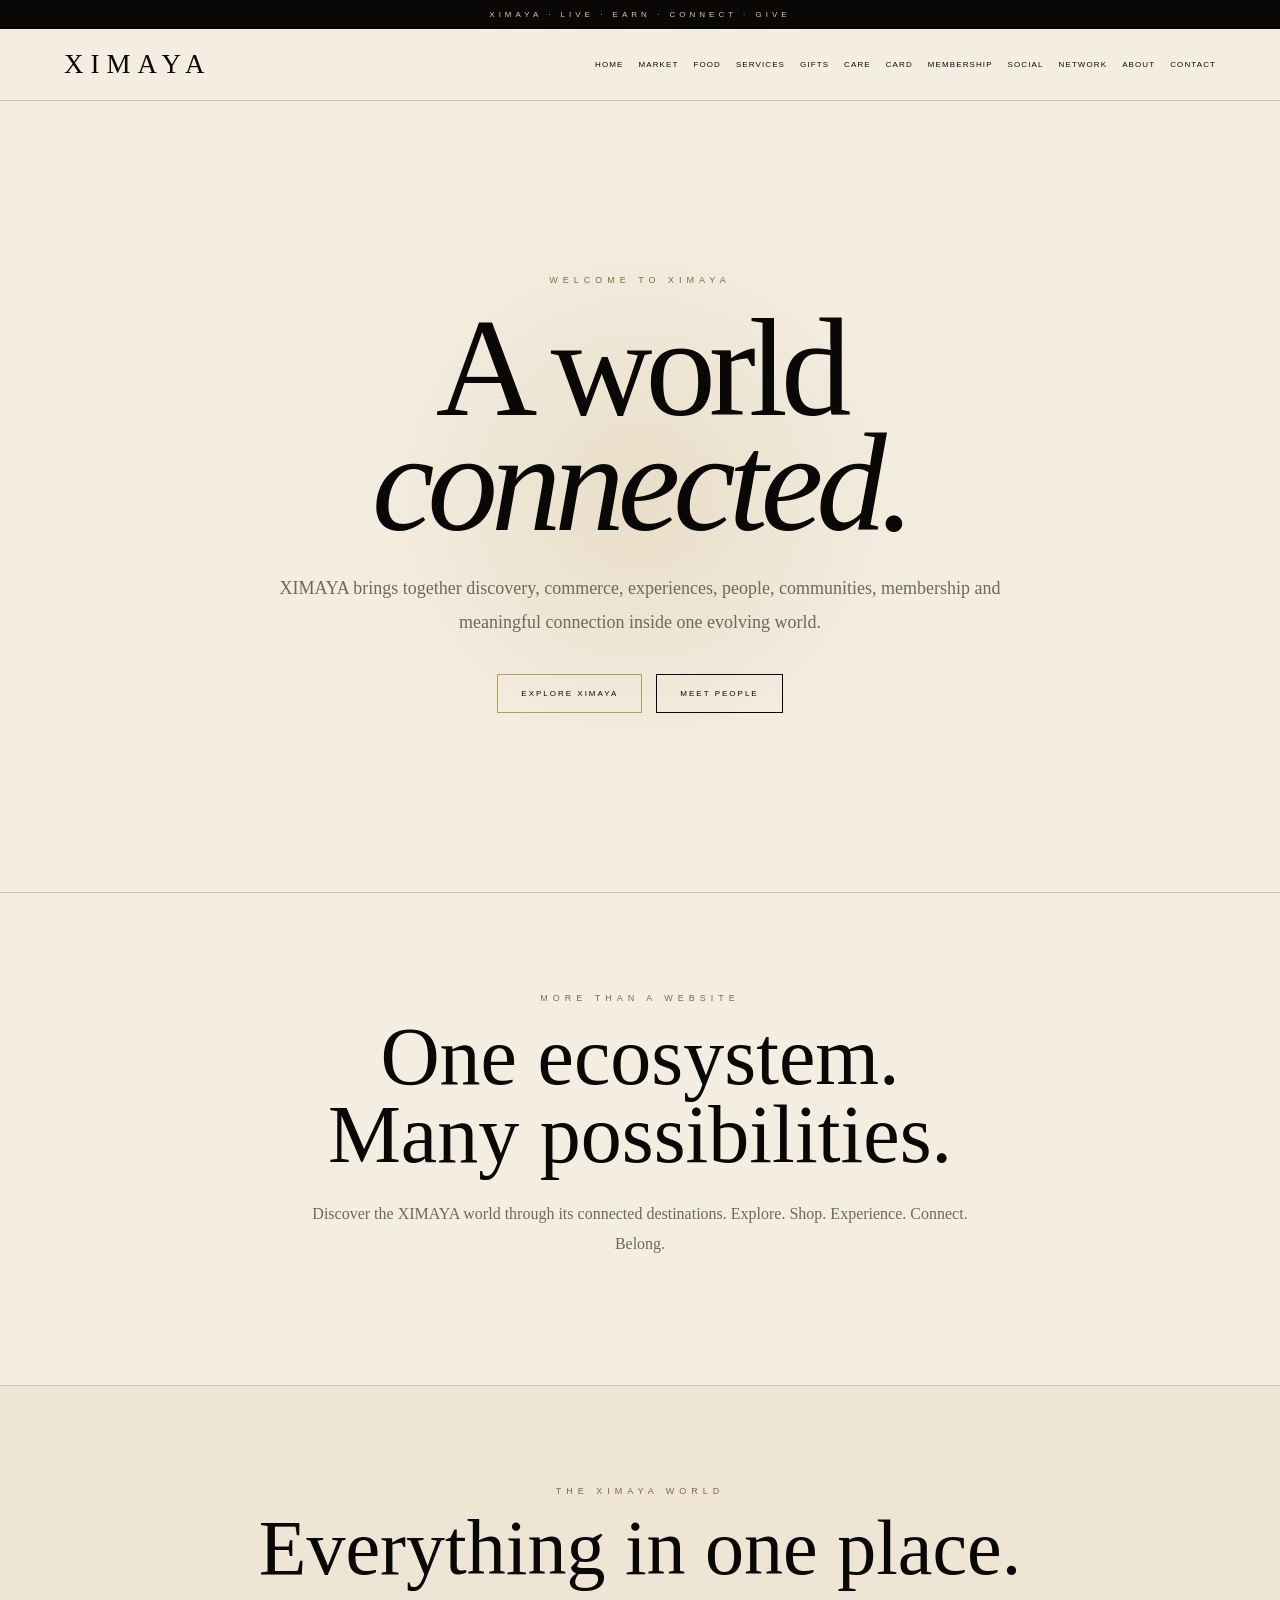
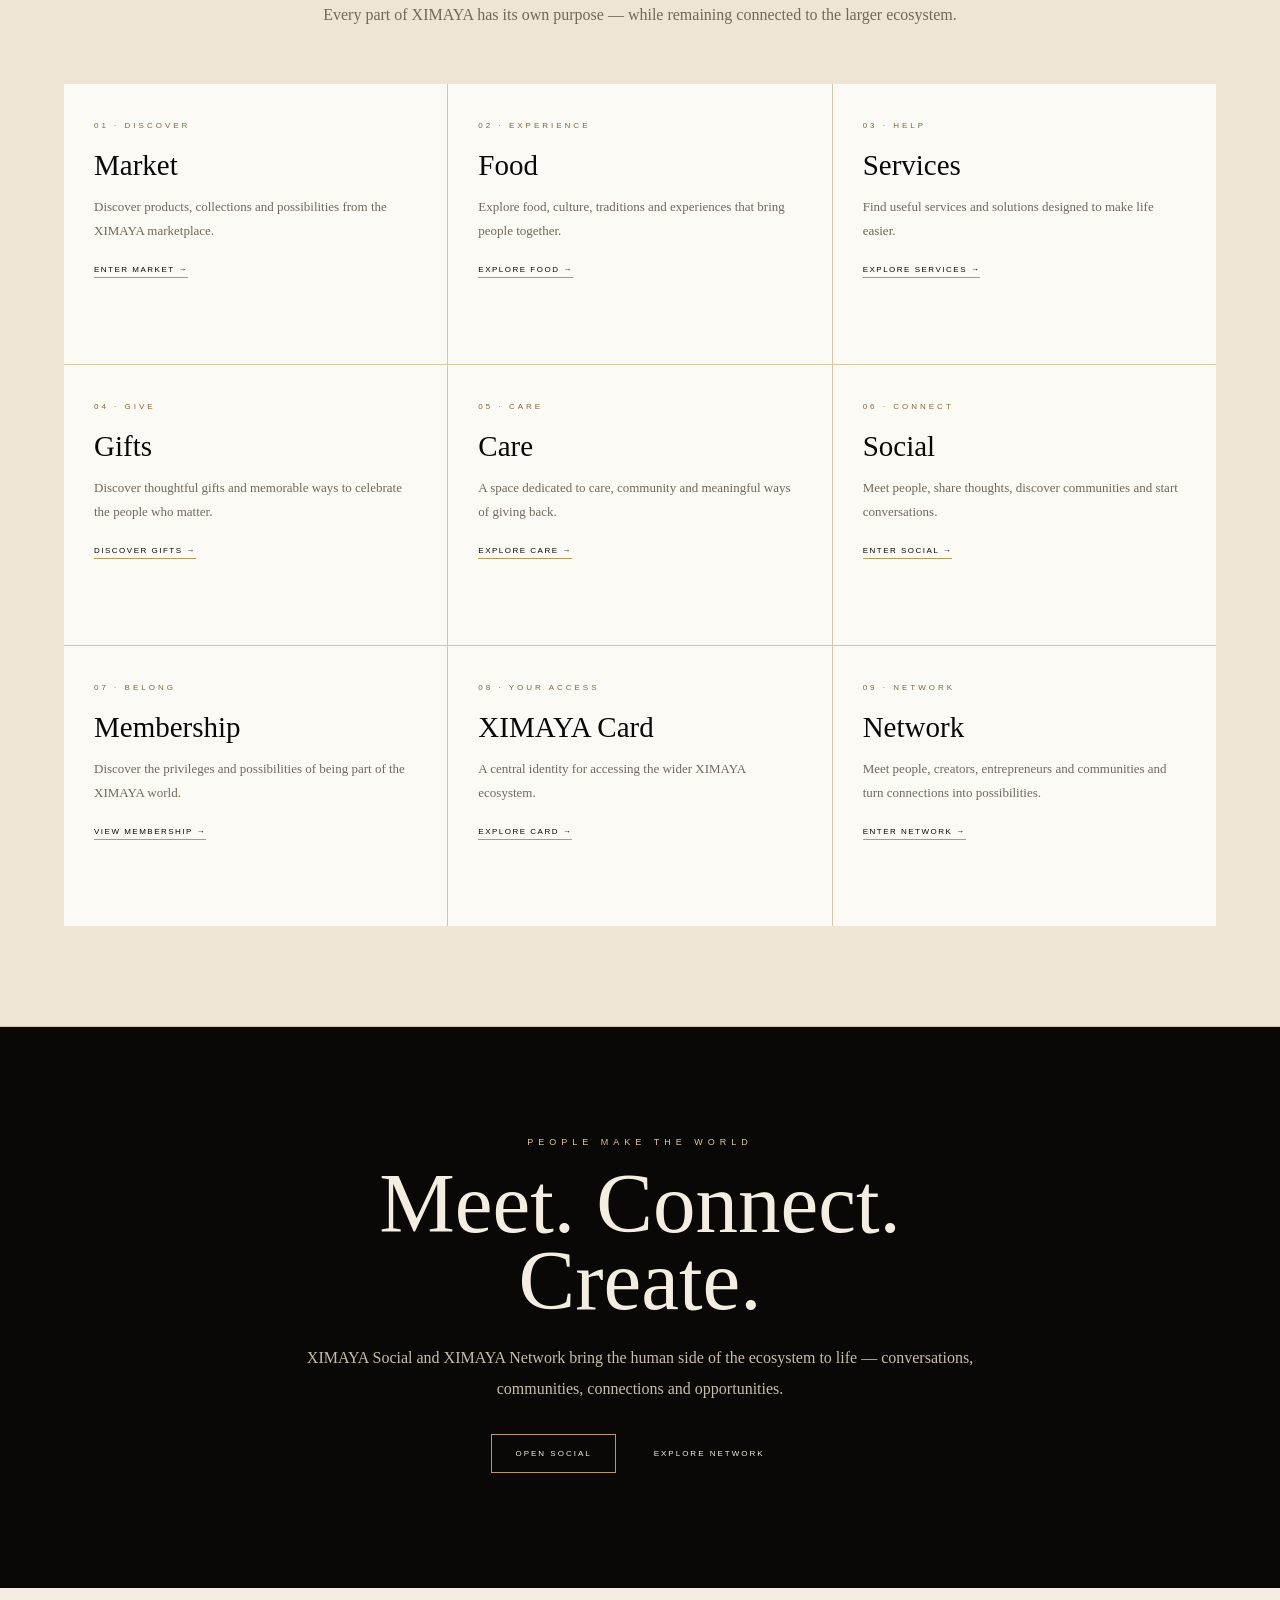
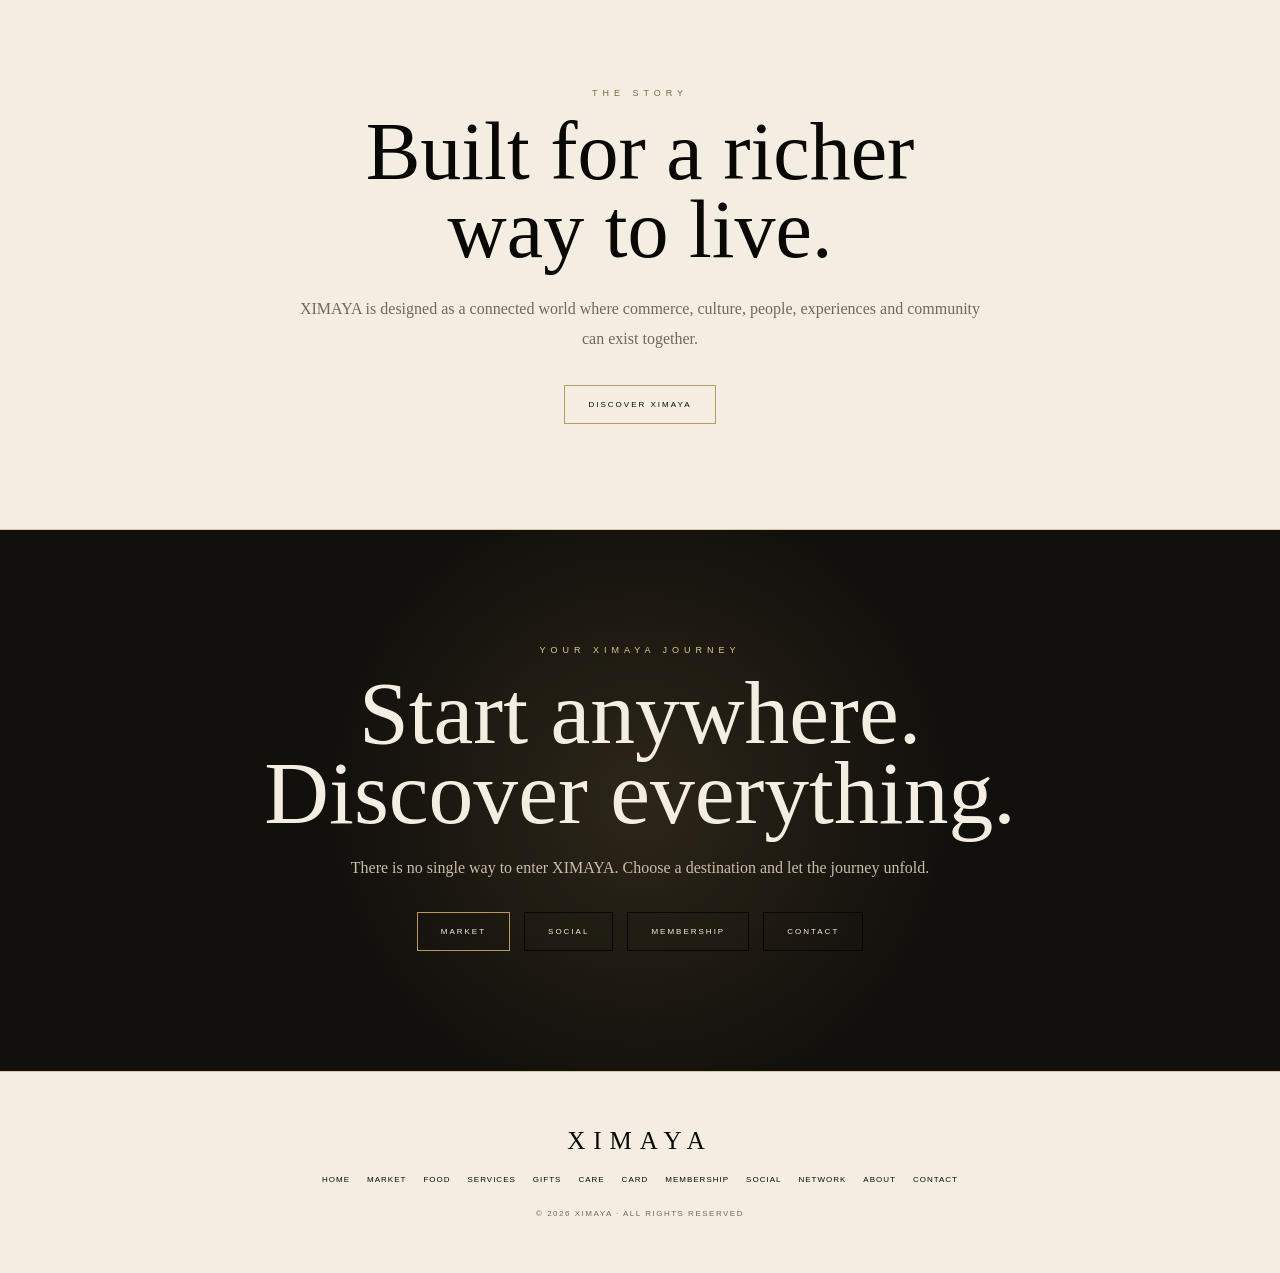
==== commit 0cba4590: "Final XIMAYA homepage ecosystem connection and navigation" ====
--- a/index.html
+++ b/index.html
@@ -3,88 +3,66 @@
 <head>
 <meta charset="UTF-8">
 <meta name="viewport" content="width=device-width, initial-scale=1.0">
-
-<title>XIMAYA — Live. Earn. Connect. Give.</title>
-
-<meta name="description" content="XIMAYA — a world of discovery, connection, commerce, community, membership and care.">
+<title>XIMAYA — A World Connected</title>
+<meta name="description" content="XIMAYA — a connected luxury ecosystem for living, discovering, connecting, giving and growing.">
 
 <style>
 :root{
-  --black:#0b0a08;
-  --deep:#15110c;
+  --black:#090806;
+  --deep:#12100c;
   --cream:#f4eee2;
   --ivory:#fcfaf5;
   --gold:#b99a5e;
-  --gold2:#dcc38d;
-  --line:#d8c7a5;
-  --muted:#71695b;
-}
-
-*{
-  box-sizing:border-box;
-}
-
-html{
-  scroll-behavior:smooth;
-}
-
+  --gold2:#dfc993;
+  --line:#d7c6a3;
+  --muted:#70685a;
+}
+*{box-sizing:border-box}
+html{scroll-behavior:smooth}
 body{
   margin:0;
   background:var(--cream);
   color:var(--black);
   font-family:Georgia,"Times New Roman",serif;
-  line-height:1.6;
-}
-
-a{
-  color:inherit;
-  text-decoration:none;
-}
-
-.topbar{
+}
+a{text-decoration:none;color:inherit}
+
+.top{
   background:var(--black);
   color:var(--gold2);
   text-align:center;
-  padding:11px;
-  font:9px Arial,sans-serif;
+  padding:10px;
+  font:8px Arial,sans-serif;
   letter-spacing:4px;
   text-transform:uppercase;
 }
 
-.nav{
+nav{
   position:sticky;
   top:0;
   z-index:100;
   display:flex;
+  justify-content:space-between;
   align-items:center;
-  justify-content:space-between;
   padding:20px 5%;
-  background:#f4eee2ee;
+  background:#f4eee2ed;
   backdrop-filter:blur(18px);
   border-bottom:1px solid var(--line);
 }
-
 .logo{
-  font-size:28px;
-  letter-spacing:8px;
-}
-
+  font-size:27px;
+  letter-spacing:7px;
+}
 .navlinks{
   display:flex;
   flex-wrap:wrap;
   justify-content:flex-end;
-  gap:17px;
-  font:9px Arial,sans-serif;
-  letter-spacing:1.2px;
+  gap:15px;
+  font:8px Arial,sans-serif;
+  letter-spacing:1.1px;
   text-transform:uppercase;
 }
-
-.navlinks a:hover{
-  color:#80683c;
-}
-
-
-/* HERO */
+.navlinks a:hover{color:#80683c}
 
 .hero{
   min-height:88vh;
@@ -92,624 +70,230 @@
   align-items:center;
   justify-content:center;
   text-align:center;
-  padding:100px 6%;
-
+  padding:80px 6%;
   background:
-    radial-gradient(circle at 50% 45%,rgba(185,154,94,.18),transparent 30%),
-    radial-gradient(circle at 20% 80%,rgba(185,154,94,.08),transparent 25%),
+    radial-gradient(circle at center,rgba(185,154,94,.2),transparent 38%),
     var(--cream);
-
   border-bottom:1px solid var(--line);
 }
-
-.hero-inner{
-  max-width:1100px;
-}
-
+.hero-inner{max-width:1100px}
 .eyebrow{
   color:#80683c;
-  font:10px Arial,sans-serif;
-  letter-spacing:6px;
+  font:9px Arial,sans-serif;
+  letter-spacing:5px;
   text-transform:uppercase;
 }
-
-.hero h1{
+h1{
   margin:25px 0;
   font-size:clamp(65px,11vw,145px);
   line-height:.82;
+  letter-spacing:-7px;
   font-weight:400;
-  letter-spacing:-6px;
-}
-
-.hero h1 em{
-  font-style:italic;
-}
-
+}
+h1 em{font-style:italic}
 .hero p{
-  max-width:720px;
+  max-width:730px;
   margin:30px auto;
   color:var(--muted);
   font-size:18px;
   line-height:1.9;
 }
-
-.hero-buttons{
-  margin-top:35px;
-}
-
-.button{
+.btn{
   display:inline-block;
   margin:5px;
-  padding:15px 25px;
+  padding:14px 23px;
   border:1px solid var(--black);
-  font:9px Arial,sans-serif;
+  font:8px Arial,sans-serif;
   letter-spacing:2px;
   text-transform:uppercase;
-  transition:.3s ease;
-}
-
-.button:hover{
+}
+.btn:hover{
   background:var(--black);
   color:var(--cream);
 }
-
-.button.gold{
-  border-color:var(--gold);
-}
-
-.button.gold:hover{
+.btn.gold{border-color:var(--gold)}
+.btn.gold:hover{
   background:var(--gold);
   color:var(--black);
 }
 
-
-/* INTRO */
-
 .intro{
-  padding:110px 7%;
+  padding:100px 6%;
+  text-align:center;
   border-bottom:1px solid var(--line);
 }
-
-.intro-inner{
-  max-width:1000px;
-  margin:auto;
-  text-align:center;
-}
-
 .intro h2{
-  margin:18px 0;
-  font-size:clamp(45px,6vw,75px);
-  line-height:1;
+  max-width:900px;
+  margin:15px auto;
+  font-size:clamp(45px,7vw,82px);
+  line-height:.95;
   font-weight:400;
 }
-
 .intro p{
-  max-width:760px;
-  margin:auto;
+  max-width:700px;
+  margin:25px auto;
   color:var(--muted);
-  font-size:17px;
+  font-size:16px;
   line-height:1.9;
 }
 
-
-/* WORLD */
-
 .world{
-  padding:105px 6%;
+  padding:100px 5%;
+  background:#eee5d5;
   border-bottom:1px solid var(--line);
 }
-
 .heading{
+  text-align:center;
   max-width:800px;
-  margin:0 auto 65px;
-  text-align:center;
-}
-
+  margin:0 auto 55px;
+}
 .heading h2{
   margin:15px 0;
-  font-size:clamp(44px,6vw,72px);
-  line-height:1;
+  font-size:clamp(45px,7vw,78px);
+  line-height:.95;
   font-weight:400;
 }
-
 .heading p{
   color:var(--muted);
-  font-size:16px;
-}
-
+  line-height:1.8;
+}
 .grid{
   max-width:1200px;
   margin:auto;
-
   display:grid;
-  grid-template-columns:repeat(4,1fr);
-
+  grid-template-columns:repeat(3,1fr);
   gap:1px;
-
   background:var(--line);
 }
-
-.tile{
-  min-height:300px;
+.card{
+  min-height:280px;
   padding:30px;
   background:var(--ivory);
-  transition:.35s ease;
-  position:relative;
-  overflow:hidden;
-}
-
-.tile:after{
-  content:"";
-  position:absolute;
-  width:150px;
-  height:150px;
-  right:-70px;
-  bottom:-70px;
-  border:1px solid rgba(185,154,94,.22);
-  border-radius:50%;
-}
-
-.tile:hover{
+  transition:.3s;
+}
+.card:hover{
   transform:translateY(-5px);
   background:#f8f0df;
 }
-
-.tile-number{
+.card span{
   color:#80683c;
-  font:9px Arial,sans-serif;
+  font:8px Arial,sans-serif;
   letter-spacing:3px;
 }
-
-.tile h3{
+.card h3{
   margin:17px 0 10px;
   font-size:29px;
   font-weight:400;
 }
-
-.tile p{
+.card p{
   color:var(--muted);
-  font-size:14px;
+  font-size:13px;
   line-height:1.8;
 }
-
-.tile a{
+.card a{
   display:inline-block;
-  margin-top:12px;
-  padding-bottom:4px;
+  margin-top:10px;
   border-bottom:1px solid var(--gold);
-  font:9px Arial,sans-serif;
+  padding-bottom:3px;
+  font:8px Arial,sans-serif;
   letter-spacing:1.5px;
   text-transform:uppercase;
 }
 
-
-/* SOCIAL FEATURE */
-
-.social-feature{
-  padding:110px 7%;
+.social{
+  padding:110px 6%;
   background:var(--black);
   color:var(--cream);
-  border-bottom:1px solid #30271b;
-}
-
-.social-inner{
-  max-width:1150px;
-  margin:auto;
-
-  display:grid;
-  grid-template-columns:1fr 1fr;
-
-  gap:80px;
-
-  align-items:center;
-}
-
-.social-copy .eyebrow{
-  color:var(--gold2);
-}
-
-.social-copy h2{
-  margin:18px 0;
-  font-size:clamp(45px,6vw,76px);
-  line-height:.95;
+  text-align:center;
+}
+.social .eyebrow{color:var(--gold2)}
+.social h2{
+  margin:18px auto;
+  max-width:900px;
+  font-size:clamp(48px,7vw,85px);
+  line-height:.9;
   font-weight:400;
 }
-
-.social-copy p{
-  max-width:600px;
-  color:#c8bdab;
-  font-size:16px;
+.social p{
+  max-width:680px;
+  margin:25px auto;
+  color:#c9bdab;
   line-height:1.9;
 }
 
-.dark-button{
-  display:inline-block;
-  margin-top:20px;
-  padding:15px 25px;
-  border:1px solid var(--gold);
+.cta{
+  padding:115px 6%;
+  text-align:center;
+  background:
+    radial-gradient(circle at center,rgba(185,154,94,.16),transparent 45%),
+    var(--deep);
   color:var(--cream);
-  font:9px Arial,sans-serif;
-  letter-spacing:2px;
-  text-transform:uppercase;
-  transition:.3s;
-}
-
-.dark-button:hover{
-  background:var(--gold);
-  color:var(--black);
-}
-
-.social-panel{
-  min-height:390px;
-  padding:35px;
-
-  border:1px solid rgba(220,195,141,.5);
-
-  background:
-    radial-gradient(circle at 70% 20%,rgba(220,195,141,.12),transparent 30%),
-    #17130e;
-
-  display:flex;
-  flex-direction:column;
-  justify-content:space-between;
-}
-
-.social-top{
-  display:flex;
-  justify-content:space-between;
-  color:var(--gold2);
-  font:9px Arial,sans-serif;
-  letter-spacing:2px;
-}
-
-.social-symbol{
-  font-size:120px;
-  line-height:1;
-  color:rgba(220,195,141,.2);
-  text-align:center;
-}
-
-.social-panel h3{
-  margin:0;
-  font-size:31px;
+}
+.cta .eyebrow{color:var(--gold2)}
+.cta h2{
+  max-width:900px;
+  margin:18px auto;
+  font-size:clamp(50px,7vw,90px);
+  line-height:.9;
   font-weight:400;
 }
-
-.social-panel p{
-  margin:5px 0 0;
-  color:#bfb3a0;
-  font-size:13px;
-}
-
-
-/* MEMBERSHIP */
-
-.membership{
-  padding:110px 6%;
-  border-bottom:1px solid var(--line);
-}
-
-.membership-cards{
-  max-width:1100px;
-  margin:auto;
-
-  display:grid;
-  grid-template-columns:repeat(5,1fr);
-
-  gap:1px;
-
-  background:var(--line);
-}
-
-.member{
-  min-height:235px;
-  padding:28px 20px;
-  background:var(--ivory);
-  text-align:center;
-}
-
-.member span{
-  color:#80683c;
-  font:9px Arial,sans-serif;
-  letter-spacing:3px;
-}
-
-.member h3{
-  margin:15px 0 8px;
-  font-size:24px;
-  font-weight:400;
-}
-
-.member p{
-  color:var(--muted);
-  font-size:12px;
-}
-
-
-/* CARD */
-
-.card-section{
-  padding:110px 7%;
-  border-bottom:1px solid var(--line);
-  background:#eee5d5;
-}
-
-.card-inner{
-  max-width:1100px;
-  margin:auto;
-
-  display:grid;
-  grid-template-columns:1fr 1fr;
-
-  gap:80px;
-
-  align-items:center;
-}
-
-.card-copy h2{
-  margin:18px 0;
-  font-size:clamp(45px,6vw,72px);
-  line-height:.95;
-  font-weight:400;
-}
-
-.card-copy p{
-  color:var(--muted);
-  font-size:16px;
-  line-height:1.9;
-}
-
-.xcard{
-  min-height:340px;
-  padding:35px;
-
-  border-radius:22px;
-
-  color:var(--cream);
-
-  background:
-    radial-gradient(circle at 75% 20%,rgba(220,195,141,.25),transparent 25%),
-    linear-gradient(135deg,#0e0d0b,#2b2115,#15110c);
-
-  border:1px solid rgba(220,195,141,.65);
-
-  box-shadow:0 30px 70px rgba(0,0,0,.22);
-
-  display:flex;
-  flex-direction:column;
-  justify-content:space-between;
-}
-
-.xcard-top,
-.xcard-bottom{
-  display:flex;
-  justify-content:space-between;
-  font:9px Arial,sans-serif;
-  letter-spacing:3px;
-}
-
-.chip{
-  width:53px;
-  height:39px;
-  margin-bottom:25px;
-  border:1px solid var(--gold2);
-  border-radius:8px;
-
-  background:
-    linear-gradient(90deg,transparent 46%,rgba(220,195,141,.7) 47% 52%,transparent 53%),
-    linear-gradient(0deg,transparent 46%,rgba(220,195,141,.7) 47% 52%,transparent 53%);
-}
-
-.xcard-name{
-  font-size:37px;
-  letter-spacing:8px;
-}
-
-.xcard-sub{
-  color:var(--gold2);
-  font:9px Arial,sans-serif;
-  letter-spacing:2px;
-}
-
-
-/* NETWORK */
-
-.network{
-  padding:110px 7%;
-  border-bottom:1px solid var(--line);
-}
-
-.network-grid{
-  max-width:1100px;
-  margin:auto;
-
-  display:grid;
-  grid-template-columns:repeat(3,1fr);
-
-  gap:1px;
-
-  background:var(--line);
-}
-
-.network-box{
-  min-height:270px;
-  padding:35px;
-  background:var(--ivory);
-}
-
-.network-box span{
-  color:#80683c;
-  font:9px Arial,sans-serif;
-  letter-spacing:3px;
-}
-
-.network-box h3{
-  margin:15px 0 10px;
-  font-size:28px;
-  font-weight:400;
-}
-
-.network-box p{
-  color:var(--muted);
-  font-size:14px;
-  line-height:1.8;
-}
-
-
-/* FINAL */
-
-.final{
-  padding:125px 6%;
-  text-align:center;
-  color:var(--cream);
-
-  background:
-    radial-gradient(circle at center,rgba(185,154,94,.17),transparent 45%),
-    var(--deep);
-}
-
-.final h2{
-  max-width:900px;
-  margin:20px auto;
-  font-size:clamp(48px,7vw,85px);
-  line-height:.95;
-  font-weight:400;
-}
-
-.final p{
+.cta p{
   max-width:650px;
-  margin:25px auto 35px;
-  color:#c8bdab;
-  font-size:16px;
-}
-
-
-/* FOOTER */
+  margin:25px auto 30px;
+  color:#c9bdab;
+}
 
 footer{
-  padding:55px 6%;
+  padding:55px 5%;
   text-align:center;
   border-top:1px solid var(--line);
 }
-
 .footer-logo{
   font-size:25px;
   letter-spacing:8px;
 }
-
 .footer-links{
   display:flex;
   flex-wrap:wrap;
   justify-content:center;
-  gap:19px;
-  margin-top:22px;
-  font:9px Arial,sans-serif;
-  letter-spacing:1.3px;
+  gap:17px;
+  margin-top:20px;
+  font:8px Arial,sans-serif;
+  letter-spacing:1px;
   text-transform:uppercase;
 }
-
-.footer-links a:hover{
-  color:#80683c;
-}
-
-.copyright{
+.footer-links a:hover{color:#80683c}
+.copy{
   margin-top:25px;
   color:var(--muted);
-  font:9px Arial,sans-serif;
+  font:8px Arial,sans-serif;
   letter-spacing:1.5px;
 }
 
-
-/* RESPONSIVE */
-
-@media(max-width:1050px){
-
-  .navlinks{
-    display:none;
+@media(max-width:850px){
+  .navlinks{display:none}
+  .grid{grid-template-columns:1fr 1fr}
+}
+@media(max-width:550px){
+  .grid{grid-template-columns:1fr}
+  h1{
+    font-size:60px;
+    letter-spacing:-4px;
   }
-
-  .grid{
-    grid-template-columns:repeat(2,1fr);
-  }
-
-  .membership-cards{
-    grid-template-columns:repeat(3,1fr);
-  }
-
-}
-
-@media(max-width:800px){
-
-  .hero{
-    min-height:75vh;
-  }
-
-  .hero h1{
-    font-size:65px;
-    letter-spacing:-3px;
-  }
-
-  .social-inner,
-  .card-inner{
-    grid-template-columns:1fr;
-    gap:50px;
-  }
-
-  .network-grid{
-    grid-template-columns:1fr;
-  }
-
-}
-
-@media(max-width:600px){
-
-  .grid,
-  .membership-cards{
-    grid-template-columns:1fr;
-  }
-
-  .hero h1{
-    font-size:54px;
-  }
-
-  .section,
-  .world,
-  .social-feature,
-  .membership,
-  .card-section,
-  .network{
-    padding:75px 6%;
-  }
-
-  .xcard{
-    min-height:290px;
-  }
-
-  .xcard-name{
-    font-size:28px;
-    letter-spacing:5px;
-  }
-
 }
 </style>
 </head>
 
 <body>
 
-
-<div class="topbar">
+<div class="top">
 XIMAYA · LIVE · EARN · CONNECT · GIVE
 </div>
 
-
-<nav class="nav">
-
-<a class="logo" href="index.html">
-XIMAYA
-</a>
+<nav>
+<a class="logo" href="index.html">XIMAYA</a>
 
 <div class="navlinks">
-
 <a href="index.html">Home</a>
 <a href="market.html">Market</a>
 <a href="food.html">Food</a>
@@ -722,13 +306,9 @@
 <a href="network.html">Network</a>
 <a href="about.html">About</a>
 <a href="contact.html">Contact</a>
-
-</div>
-
+</div>
 </nav>
 
-
-<!-- HERO -->
 
 <section class="hero">
 
@@ -740,60 +320,46 @@
 
 <h1>
 A world<br>
-<em>within reach.</em>
+<em>connected.</em>
 </h1>
 
 <p>
-Discover a new kind of ecosystem — where people,
-commerce, experiences, community and care come
-together in one world.
-</p>
-
-<div class="hero-buttons">
-
-<a class="button gold" href="social.html">
-Enter XIMAYA Social
-</a>
-
-<a class="button" href="#world">
+XIMAYA brings together discovery, commerce, experiences,
+people, communities, membership and meaningful connection
+inside one evolving world.
+</p>
+
+<a class="btn gold" href="#world">
 Explore XIMAYA
 </a>
 
-</div>
+<a class="btn" href="social.html">
+Meet People
+</a>
 
 </div>
 
 </section>
 
 
-<!-- INTRO -->
-
 <section class="intro">
 
-<div class="intro-inner">
-
 <div class="eyebrow">
-The XIMAYA Vision
+More Than A Website
 </div>
 
 <h2>
-Not just a destination.<br>
-A world to belong to.
+One ecosystem.<br>
+Many possibilities.
 </h2>
 
 <p>
-XIMAYA is an evolving ecosystem built around discovery,
-connection and meaningful experiences. Explore what you
-love, meet people, discover opportunities, give back and
-build your own place within the XIMAYA world.
-</p>
-
-</div>
+Discover the XIMAYA world through its connected destinations.
+Explore. Shop. Experience. Connect. Belong.
+</p>
 
 </section>
 
-
-<!-- WORLD -->
 
 <section class="world" id="world">
 
@@ -804,11 +370,12 @@
 </div>
 
 <h2>
-Everything connected.
+Everything in one place.
 </h2>
 
 <p>
-Different experiences. One identity. One ecosystem.
+Every part of XIMAYA has its own purpose — while remaining
+connected to the larger ecosystem.
 </p>
 
 </div>
@@ -816,508 +383,184 @@
 
 <div class="grid">
 
-
-<div class="tile">
-
-<div class="tile-number">01 · MARKET</div>
-
-<h3>
-Market
-</h3>
-
-<p>
-Discover products, ideas and opportunities
-within the XIMAYA marketplace.
-</p>
-
-<a href="market.html">
-Explore Market →
+<div class="card">
+<span>01 · DISCOVER</span>
+<h3>Market</h3>
+<p>
+Discover products, collections and possibilities from
+the XIMAYA marketplace.
+</p>
+<a href="market.html">Enter Market →</a>
+</div>
+
+
+<div class="card">
+<span>02 · EXPERIENCE</span>
+<h3>Food</h3>
+<p>
+Explore food, culture, traditions and experiences
+that bring people together.
+</p>
+<a href="food.html">Explore Food →</a>
+</div>
+
+
+<div class="card">
+<span>03 · HELP</span>
+<h3>Services</h3>
+<p>
+Find useful services and solutions designed to make
+life easier.
+</p>
+<a href="services.html">Explore Services →</a>
+</div>
+
+
+<div class="card">
+<span>04 · GIVE</span>
+<h3>Gifts</h3>
+<p>
+Discover thoughtful gifts and memorable ways to
+celebrate the people who matter.
+</p>
+<a href="gifts.html">Discover Gifts →</a>
+</div>
+
+
+<div class="card">
+<span>05 · CARE</span>
+<h3>Care</h3>
+<p>
+A space dedicated to care, community and meaningful
+ways of giving back.
+</p>
+<a href="care.html">Explore Care →</a>
+</div>
+
+
+<div class="card">
+<span>06 · CONNECT</span>
+<h3>Social</h3>
+<p>
+Meet people, share thoughts, discover communities and
+start conversations.
+</p>
+<a href="social.html">Enter Social →</a>
+</div>
+
+
+<div class="card">
+<span>07 · BELONG</span>
+<h3>Membership</h3>
+<p>
+Discover the privileges and possibilities of being
+part of the XIMAYA world.
+</p>
+<a href="membership.html">View Membership →</a>
+</div>
+
+
+<div class="card">
+<span>08 · YOUR ACCESS</span>
+<h3>XIMAYA Card</h3>
+<p>
+A central identity for accessing the wider XIMAYA
+ecosystem.
+</p>
+<a href="card.html">Explore Card →</a>
+</div>
+
+
+<div class="card">
+<span>09 · NETWORK</span>
+<h3>Network</h3>
+<p>
+Meet people, creators, entrepreneurs and communities
+and turn connections into possibilities.
+</p>
+<a href="network.html">Enter Network →</a>
+</div>
+
+</div>
+
+</section>
+
+
+<section class="social">
+
+<div class="eyebrow">
+People Make The World
+</div>
+
+<h2>
+Meet. Connect.<br>
+Create.
+</h2>
+
+<p>
+XIMAYA Social and XIMAYA Network bring the human side
+of the ecosystem to life — conversations, communities,
+connections and opportunities.
+</p>
+
+<a class="btn gold" href="social.html">
+Open Social
 </a>
 
-</div>
-
-
-<div class="tile">
-
-<div class="tile-number">02 · FOOD</div>
-
-<h3>
-Food
-</h3>
-
-<p>
-Explore tastes, traditions, experiences and
-discoveries from the world of food.
-</p>
-
-<a href="food.html">
-Explore Food →
+<a class="btn" href="network.html">
+Explore Network
 </a>
 
-</div>
-
-
-<div class="tile">
-
-<div class="tile-number">03 · SERVICES</div>
-
-<h3>
-Services
-</h3>
-
-<p>
-Find useful services and possibilities designed
-to make everyday life better.
-</p>
-
-<a href="services.html">
-Explore Services →
+</section>
+
+
+<section class="intro">
+
+<div class="eyebrow">
+The Story
+</div>
+
+<h2>
+Built for a richer<br>
+way to live.
+</h2>
+
+<p>
+XIMAYA is designed as a connected world where commerce,
+culture, people, experiences and community can exist
+together.
+</p>
+
+<a class="btn gold" href="about.html">
+Discover XIMAYA
 </a>
 
-</div>
-
-
-<div class="tile">
-
-<div class="tile-number">04 · GIFTS</div>
-
-<h3>
-Gifts
-</h3>
-
-<p>
-Celebrate people and moments with thoughtful
-discoveries from XIMAYA.
-</p>
-
-<a href="gifts.html">
-Explore Gifts →
-</a>
-
-</div>
-
-
-<div class="tile">
-
-<div class="tile-number">05 · CARE</div>
-
-<h3>
-Care
-</h3>
-
-<p>
-A part of XIMAYA dedicated to meaningful
-contribution, kindness and impact.
-</p>
-
-<a href="care.html">
-Explore Care →
-</a>
-
-</div>
-
-
-<div class="tile">
-
-<div class="tile-number">06 · CARD</div>
-
-<h3>
-XIMAYA Card
-</h3>
-
-<p>
-Your identity within the wider XIMAYA
-membership and experience.
-</p>
-
-<a href="card.html">
-Discover Card →
-</a>
-
-</div>
-
-
-<div class="tile">
-
-<div class="tile-number">07 · MEMBERSHIP</div>
-
-<h3>
-Membership
-</h3>
-
-<p>
-Choose your level and deepen your relationship
-with the XIMAYA world.
-</p>
-
-<a href="membership.html">
-View Membership →
-</a>
-
-</div>
-
-
-<div class="tile">
-
-<div class="tile-number">08 · NETWORK</div>
-
-<h3>
-Network
-</h3>
-
-<p>
-Connect people, ideas, communities and
-opportunities across XIMAYA.
-</p>
-
-<a href="network.html">
-Explore Network →
-</a>
-
-</div>
-
-
-</div>
-
 </section>
 
 
-<!-- SOCIAL -->
-
-<section class="social-feature">
-
-<div class="social-inner">
-
-<div class="social-copy">
+<section class="cta">
 
 <div class="eyebrow">
-XIMAYA Social
+Your XIMAYA Journey
 </div>
 
 <h2>
-Meet people.<br>
-Share life.<br>
-Build connections.
+Start anywhere.<br>
+Discover everything.
 </h2>
 
 <p>
-XIMAYA Social is the community side of the ecosystem —
-a place where people can discover one another, share
-ideas, join conversations and build meaningful connections.
-</p>
-
-<a class="dark-button" href="social.html">
-Enter XIMAYA Social
-</a>
-
-</div>
-
-
-<div class="social-panel">
-
-<div class="social-top">
-<span>XIMAYA SOCIAL</span>
-<span>CONNECT</span>
-</div>
-
-<div class="social-symbol">
-X
-</div>
-
-<div>
-
-<h3>
-Your people are here.
-</h3>
-
-<p>
-Discover the community.
-Start the conversation.
-</p>
-
-</div>
-
-</div>
-
-</div>
+There is no single way to enter XIMAYA.
+Choose a destination and let the journey unfold.
+</p>
+
+<a class="btn gold" href="market.html">Market</a>
+<a class="btn" href="social.html">Social</a>
+<a class="btn" href="membership.html">Membership</a>
+<a class="btn" href="contact.html">Contact</a>
 
 </section>
 
-
-<!-- MEMBERSHIP -->
-
-<section class="membership">
-
-<div class="heading">
-
-<div class="eyebrow">
-XIMAYA Membership
-</div>
-
-<h2>
-Find your level.
-</h2>
-
-<p>
-A membership journey designed to grow with you.
-</p>
-
-</div>
-
-
-<div class="membership-cards">
-
-<div class="member">
-<span>01</span>
-<h3>Family</h3>
-<p>Welcome to XIMAYA.</p>
-</div>
-
-<div class="member">
-<span>02</span>
-<h3>Black</h3>
-<p>For the connected.</p>
-</div>
-
-<div class="member">
-<span>03</span>
-<h3>Gold</h3>
-<p>A richer experience.</p>
-</div>
-
-<div class="member">
-<span>04</span>
-<h3>Signature</h3>
-<p>Distinctly XIMAYA.</p>
-</div>
-
-<div class="member">
-<span>05</span>
-<h3>Legacy</h3>
-<p>Beyond membership.</p>
-</div>
-
-</div>
-
-<div style="text-align:center;margin-top:35px;">
-
-<a class="button gold" href="membership.html">
-Explore Membership
-</a>
-
-</div>
-
-</section>
-
-
-<!-- CARD -->
-
-<section class="card-section">
-
-<div class="card-inner">
-
-<div class="card-copy">
-
-<div class="eyebrow">
-Your XIMAYA Identity
-</div>
-
-<h2>
-One card.<br>
-One world.
-</h2>
-
-<p>
-The XIMAYA Card is designed as a unified identity
-connecting your membership, recognition, access and
-relationship with the wider ecosystem.
-</p>
-
-<a class="button gold" href="card.html">
-Explore XIMAYA Card
-</a>
-
-</div>
-
-
-<div class="xcard">
-
-<div class="xcard-top">
-<span>XIMAYA</span>
-<span>MEMBER</span>
-</div>
-
-<div>
-
-<div class="chip"></div>
-
-<div class="xcard-name">
-XIMAYA
-</div>
-
-<div class="xcard-sub">
-THE WORLD WITHIN REACH
-</div>
-
-</div>
-
-<div class="xcard-bottom">
-<span>MEMBERSHIP CARD</span>
-<span>∞</span>
-</div>
-
-</div>
-
-</div>
-
-</section>
-
-
-<!-- NETWORK -->
-
-<section class="network">
-
-<div class="heading">
-
-<div class="eyebrow">
-XIMAYA Network
-</div>
-
-<h2>
-Where possibilities connect.
-</h2>
-
-<p>
-The Network brings people, communities, ideas and
-opportunities into the wider XIMAYA ecosystem.
-</p>
-
-</div>
-
-
-<div class="network-grid">
-
-<div class="network-box">
-
-<span>01 · PEOPLE</span>
-
-<h3>
-Meet
-</h3>
-
-<p>
-Discover people and communities with shared
-interests, ambitions and values.
-</p>
-
-</div>
-
-
-<div class="network-box">
-
-<span>02 · IDEAS</span>
-
-<h3>
-Discover
-</h3>
-
-<p>
-Find ideas, projects, experiences and perspectives
-that open new possibilities.
-</p>
-
-</div>
-
-
-<div class="network-box">
-
-<span>03 · OPPORTUNITIES</span>
-
-<h3>
-Connect
-</h3>
-
-<p>
-Create meaningful connections between people,
-communities and opportunities.
-</p>
-
-</div>
-
-</div>
-
-<div style="text-align:center;margin-top:35px;">
-
-<a class="button gold" href="network.html">
-Enter XIMAYA Network
-</a>
-
-</div>
-
-</section>
-
-
-<!-- ABOUT -->
-
-<section class="intro">
-
-<div class="intro-inner">
-
-<div class="eyebrow">
-About XIMAYA
-</div>
-
-<h2>
-Classic in spirit.<br>
-Modern in possibility.
-</h2>
-
-<p>
-XIMAYA is being built with a timeless visual language
-and an ambitious idea: create a connected world where
-discovery, commerce, community, experiences and care
-can exist together.
-</p>
-
-<a class="button gold" href="about.html">
-Discover Our Story
-</a>
-
-</div>
-
-</section>
-
-
-<!-- FINAL -->
-
-<section class="final">
-
-<div class="eyebrow" style="color:var(--gold2);">
-Your XIMAYA Journey
-</div>
-
-<h2>
-There is a place<br>
-for you here.
-</h2>
-
-<p>
-Enter the community, explore the ecosystem and
-discover what your XIMAYA world can become.
-</p>
-
-<a class="button gold" href="social.html">
-Join the Conversation
-</a>
-
-<a class="button" href="contact.html">
-Contact XIMAYA
-</a>
-
-</section>
-
-
-<!-- FOOTER -->
 
 <footer>
 
@@ -1342,12 +585,11 @@
 
 </div>
 
-<div class="copyright">
-© 2026 XIMAYA · LIVE · EARN · CONNECT · GIVE
+<div class="copy">
+© 2026 XIMAYA · ALL RIGHTS RESERVED
 </div>
 
 </footer>
-
 
 </body>
 </html>
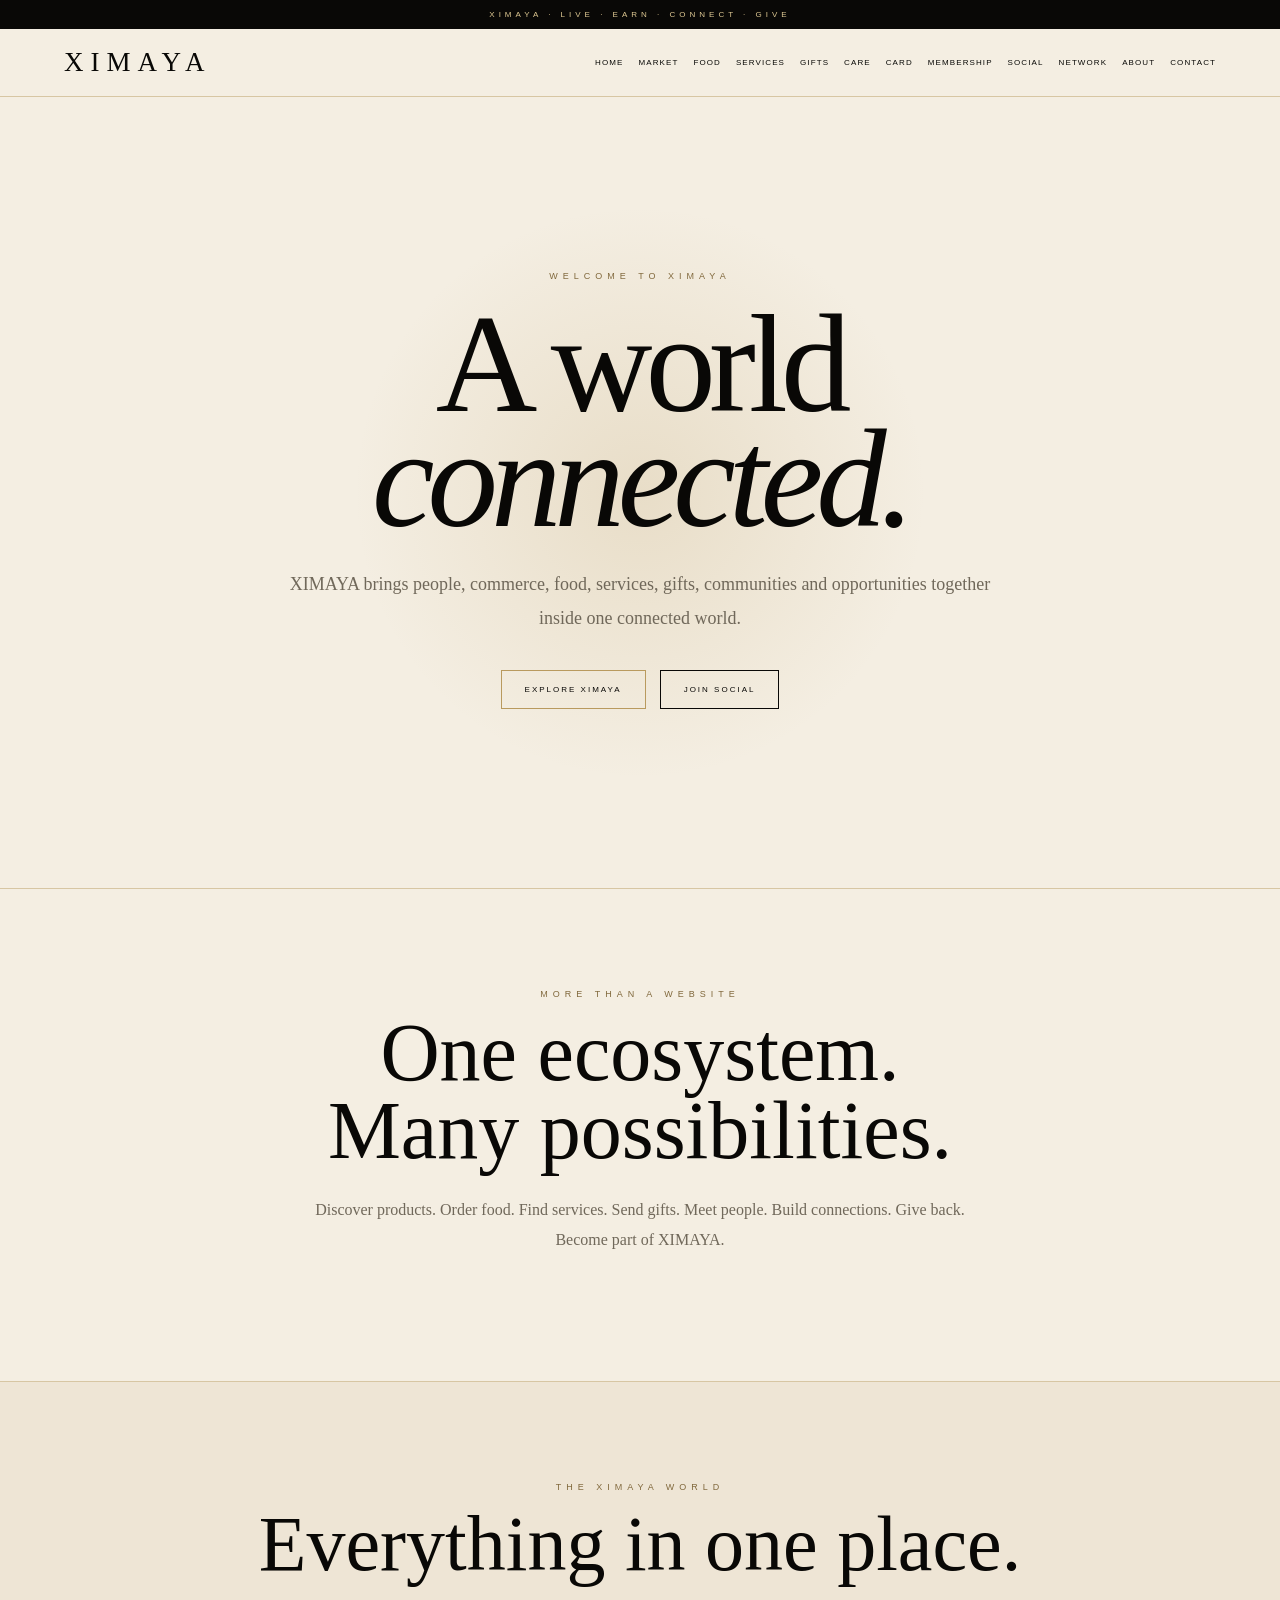
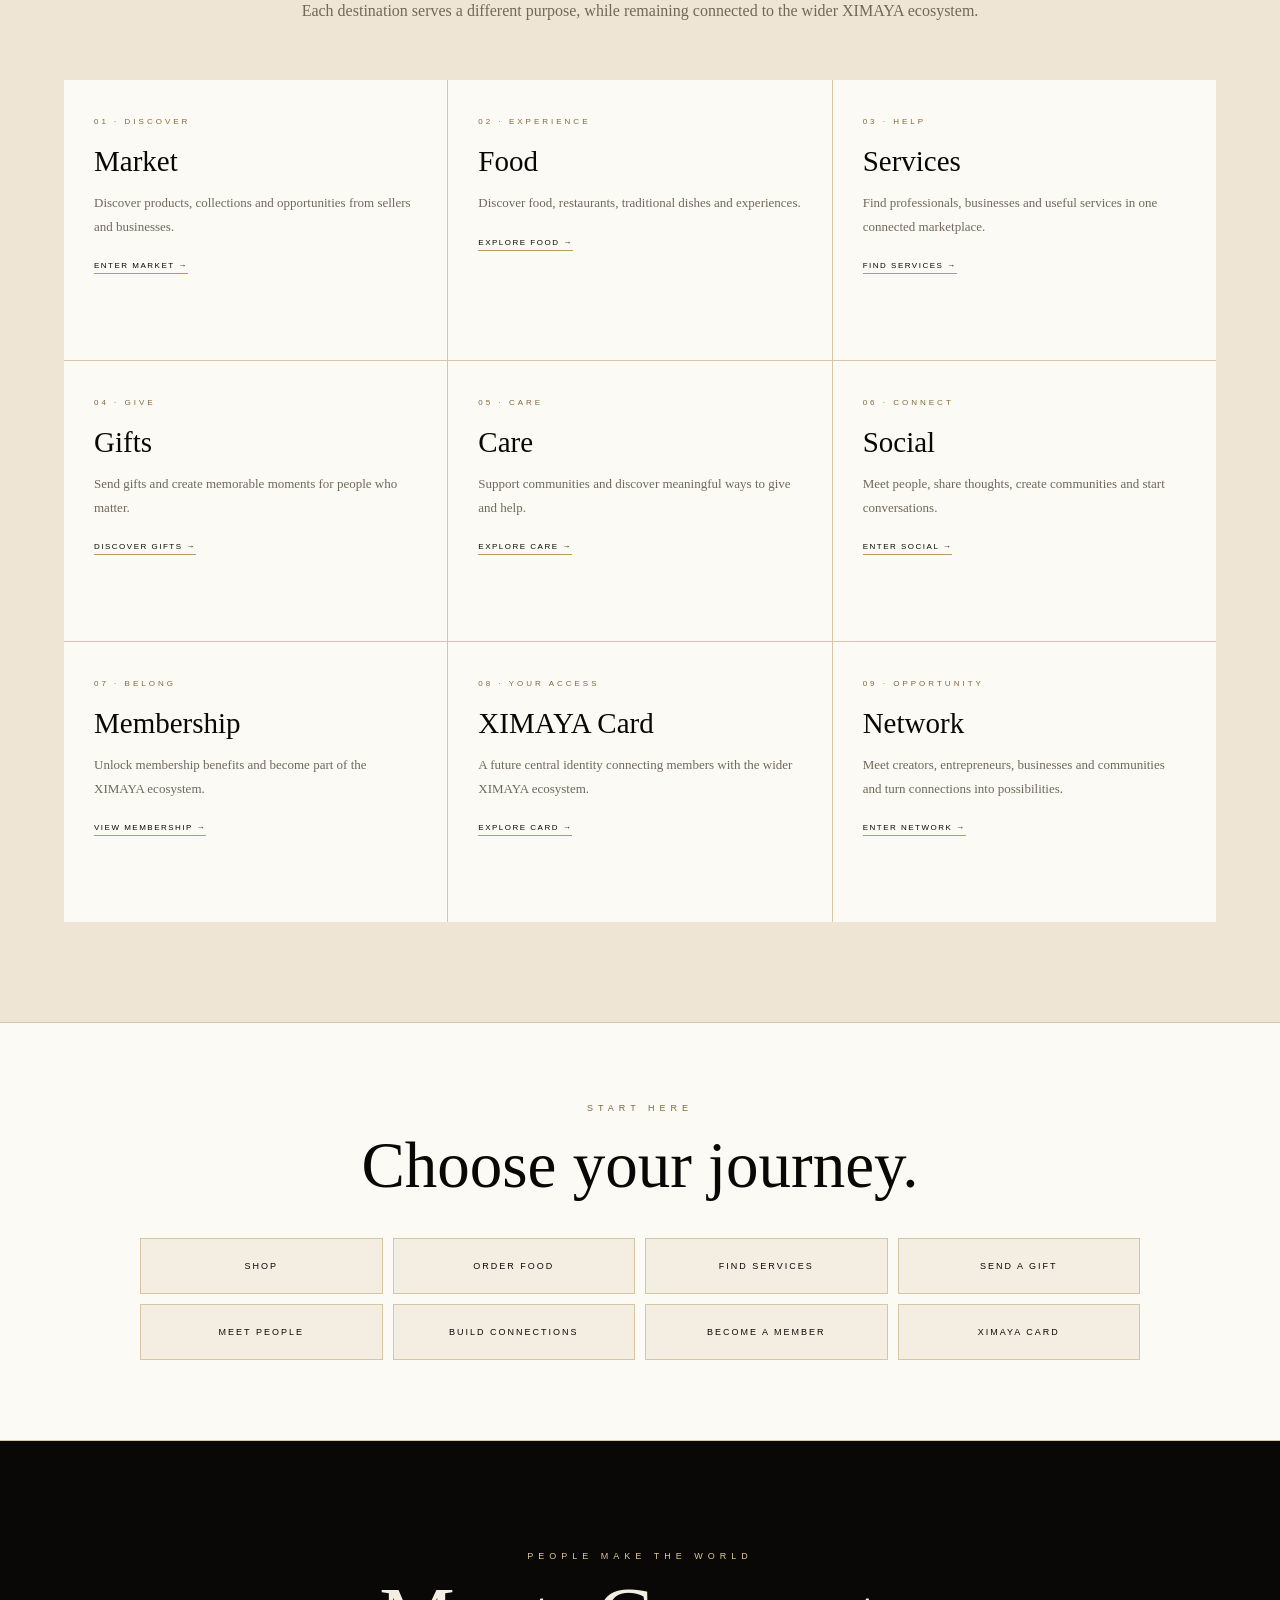
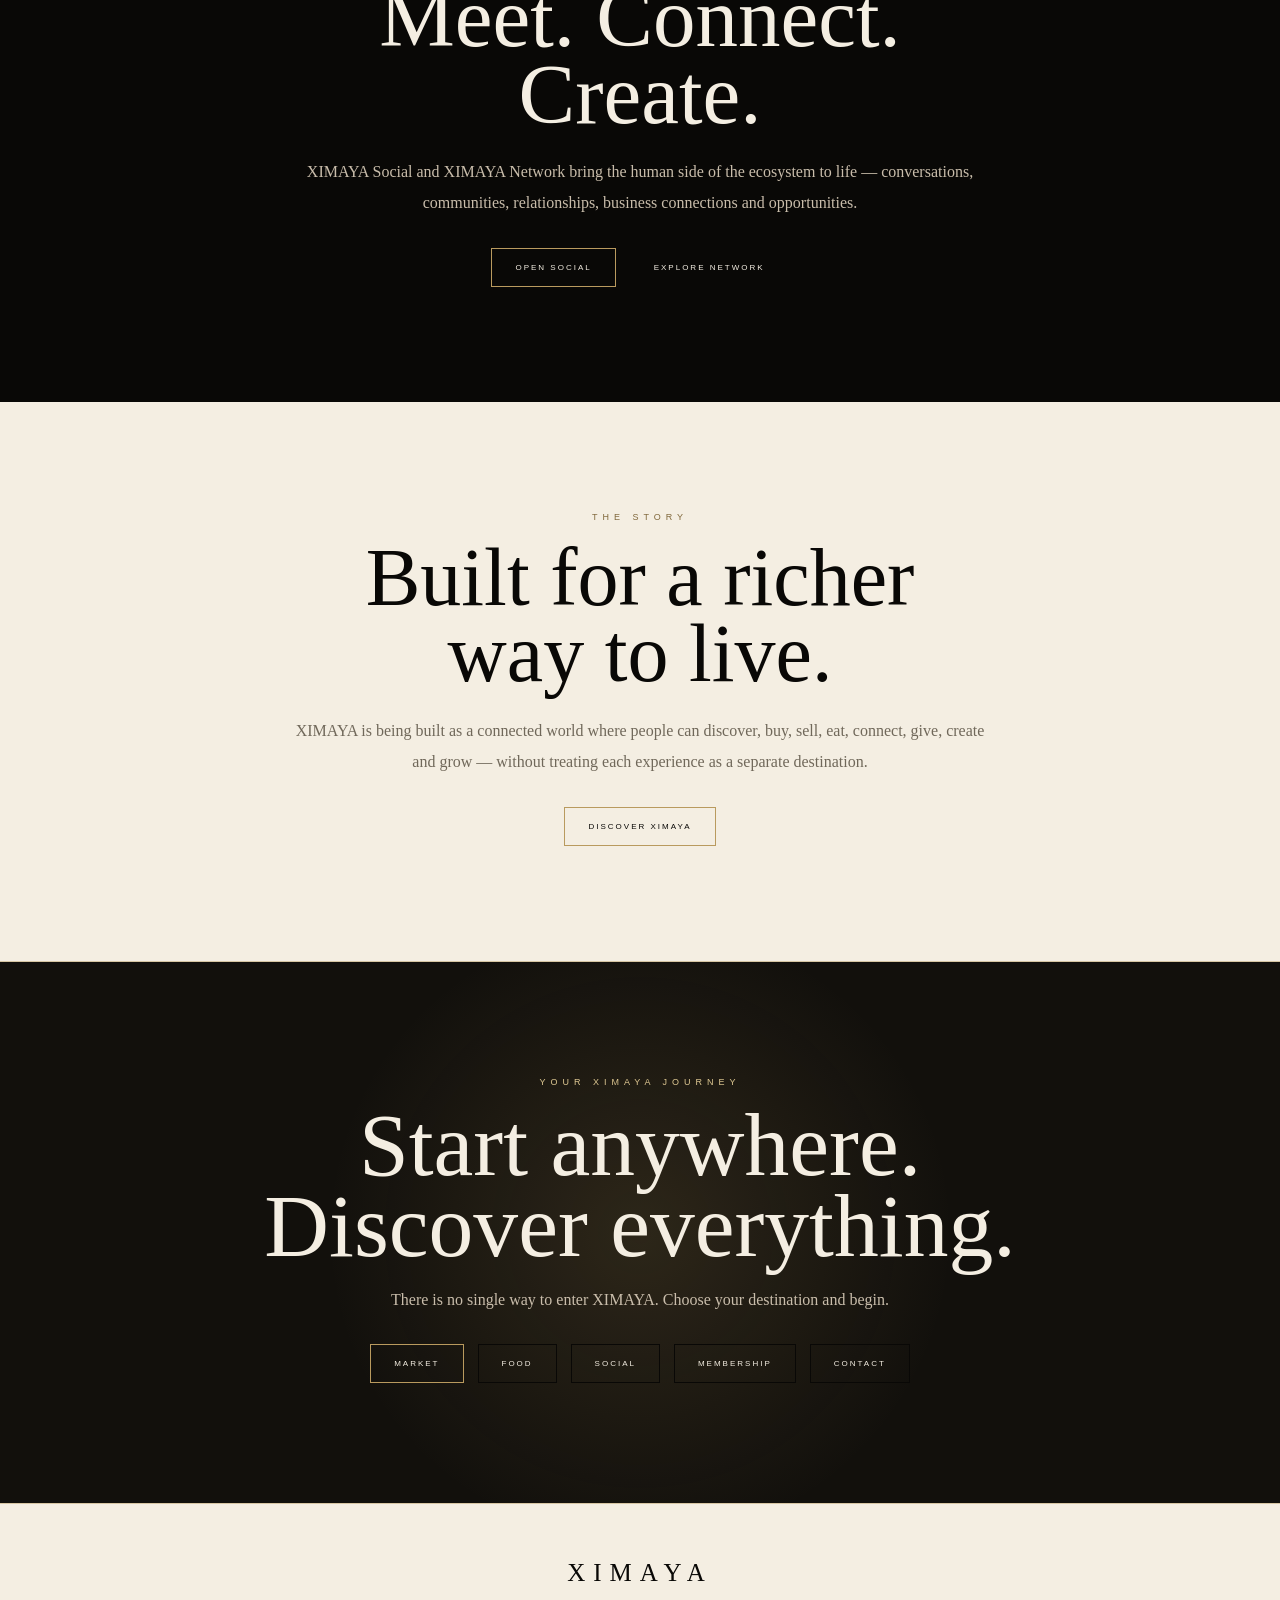
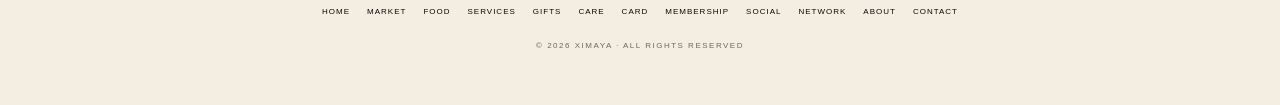
==== commit 049e3afa: "Upgrade XIMAYA homepage and mobile navigation" ====
--- a/index.html
+++ b/index.html
@@ -3,8 +3,11 @@
 <head>
 <meta charset="UTF-8">
 <meta name="viewport" content="width=device-width, initial-scale=1.0">
+
 <title>XIMAYA — A World Connected</title>
-<meta name="description" content="XIMAYA — a connected luxury ecosystem for living, discovering, connecting, giving and growing.">
+
+<meta name="description"
+content="XIMAYA — one connected world for people, commerce, food, services, gifts, community and opportunities.">
 
 <style>
 :root{
@@ -17,15 +20,28 @@
   --line:#d7c6a3;
   --muted:#70685a;
 }
-*{box-sizing:border-box}
-html{scroll-behavior:smooth}
+
+*{
+  box-sizing:border-box;
+}
+
+html{
+  scroll-behavior:smooth;
+}
+
 body{
   margin:0;
   background:var(--cream);
   color:var(--black);
   font-family:Georgia,"Times New Roman",serif;
 }
-a{text-decoration:none;color:inherit}
+
+a{
+  text-decoration:none;
+  color:inherit;
+}
+
+/* TOP BAR */
 
 .top{
   background:var(--black);
@@ -37,263 +53,624 @@
   text-transform:uppercase;
 }
 
+/* NAVIGATION */
+
 nav{
   position:sticky;
   top:0;
-  z-index:100;
+  z-index:1000;
+
   display:flex;
   justify-content:space-between;
   align-items:center;
-  padding:20px 5%;
-  background:#f4eee2ed;
+
+  padding:18px 5%;
+
+  background:rgba(244,238,226,.94);
   backdrop-filter:blur(18px);
+
   border-bottom:1px solid var(--line);
 }
+
 .logo{
   font-size:27px;
   letter-spacing:7px;
-}
+  white-space:nowrap;
+}
+
 .navlinks{
   display:flex;
   flex-wrap:wrap;
   justify-content:flex-end;
   gap:15px;
+
   font:8px Arial,sans-serif;
   letter-spacing:1.1px;
   text-transform:uppercase;
 }
-.navlinks a:hover{color:#80683c}
+
+.navlinks a{
+  transition:.2s;
+}
+
+.navlinks a:hover{
+  color:#80683c;
+}
+
+/* MOBILE MENU */
+
+.menu-btn{
+  display:none;
+
+  border:1px solid var(--black);
+  background:transparent;
+
+  padding:10px 13px;
+
+  font:8px Arial,sans-serif;
+  letter-spacing:2px;
+  text-transform:uppercase;
+}
+
+/* HERO */
 
 .hero{
   min-height:88vh;
+
   display:flex;
   align-items:center;
   justify-content:center;
+
   text-align:center;
+
   padding:80px 6%;
+
   background:
-    radial-gradient(circle at center,rgba(185,154,94,.2),transparent 38%),
+    radial-gradient(
+      circle at center,
+      rgba(185,154,94,.20),
+      transparent 38%
+    ),
     var(--cream);
+
   border-bottom:1px solid var(--line);
 }
-.hero-inner{max-width:1100px}
+
+.hero-inner{
+  max-width:1100px;
+}
+
 .eyebrow{
   color:#80683c;
+
   font:9px Arial,sans-serif;
   letter-spacing:5px;
+
   text-transform:uppercase;
 }
+
 h1{
   margin:25px 0;
+
   font-size:clamp(65px,11vw,145px);
   line-height:.82;
   letter-spacing:-7px;
+
   font-weight:400;
 }
-h1 em{font-style:italic}
+
+h1 em{
+  font-style:italic;
+}
+
 .hero p{
   max-width:730px;
+
   margin:30px auto;
+
   color:var(--muted);
+
   font-size:18px;
   line-height:1.9;
 }
+
+/* BUTTONS */
+
 .btn{
   display:inline-block;
+
   margin:5px;
+
   padding:14px 23px;
+
   border:1px solid var(--black);
+
   font:8px Arial,sans-serif;
   letter-spacing:2px;
+
   text-transform:uppercase;
-}
+
+  transition:.25s;
+}
+
 .btn:hover{
   background:var(--black);
   color:var(--cream);
-}
-.btn.gold{border-color:var(--gold)}
+  transform:translateY(-2px);
+}
+
+.btn.gold{
+  border-color:var(--gold);
+}
+
 .btn.gold:hover{
   background:var(--gold);
   color:var(--black);
 }
 
+/* INTRO */
+
 .intro{
   padding:100px 6%;
+
   text-align:center;
+
   border-bottom:1px solid var(--line);
 }
+
 .intro h2{
   max-width:900px;
+
   margin:15px auto;
+
   font-size:clamp(45px,7vw,82px);
+
   line-height:.95;
+
   font-weight:400;
 }
+
 .intro p{
   max-width:700px;
+
   margin:25px auto;
+
   color:var(--muted);
+
   font-size:16px;
   line-height:1.9;
 }
 
+/* WORLD */
+
 .world{
   padding:100px 5%;
+
   background:#eee5d5;
+
   border-bottom:1px solid var(--line);
 }
+
 .heading{
   text-align:center;
+
   max-width:800px;
+
   margin:0 auto 55px;
 }
+
 .heading h2{
   margin:15px 0;
+
   font-size:clamp(45px,7vw,78px);
+
   line-height:.95;
+
   font-weight:400;
 }
+
 .heading p{
   color:var(--muted);
   line-height:1.8;
 }
+
+/* CARDS */
+
 .grid{
   max-width:1200px;
+
   margin:auto;
+
   display:grid;
+
   grid-template-columns:repeat(3,1fr);
+
   gap:1px;
+
   background:var(--line);
 }
+
 .card{
   min-height:280px;
+
   padding:30px;
+
   background:var(--ivory);
+
   transition:.3s;
 }
+
 .card:hover{
   transform:translateY(-5px);
+
   background:#f8f0df;
 }
+
 .card span{
   color:#80683c;
+
   font:8px Arial,sans-serif;
+
   letter-spacing:3px;
 }
+
 .card h3{
   margin:17px 0 10px;
+
   font-size:29px;
+
   font-weight:400;
 }
+
 .card p{
   color:var(--muted);
+
   font-size:13px;
+
   line-height:1.8;
 }
+
 .card a{
   display:inline-block;
+
   margin-top:10px;
+
   border-bottom:1px solid var(--gold);
+
   padding-bottom:3px;
+
   font:8px Arial,sans-serif;
+
   letter-spacing:1.5px;
+
   text-transform:uppercase;
 }
+
+/* QUICK ACCESS */
+
+.access{
+  padding:80px 5%;
+
+  background:var(--ivory);
+
+  border-bottom:1px solid var(--line);
+
+  text-align:center;
+}
+
+.access h2{
+  font-size:clamp(38px,6vw,65px);
+
+  font-weight:400;
+
+  margin:15px auto 35px;
+}
+
+.access-grid{
+  max-width:1000px;
+
+  margin:auto;
+
+  display:grid;
+
+  grid-template-columns:repeat(4,1fr);
+
+  gap:10px;
+}
+
+.access-item{
+  padding:22px 12px;
+
+  border:1px solid var(--line);
+
+  background:var(--cream);
+
+  font:9px Arial,sans-serif;
+
+  letter-spacing:2px;
+
+  text-transform:uppercase;
+
+  transition:.25s;
+}
+
+.access-item:hover{
+  background:var(--black);
+
+  color:var(--cream);
+}
+
+/* SOCIAL */
 
 .social{
   padding:110px 6%;
+
   background:var(--black);
+
   color:var(--cream);
+
   text-align:center;
 }
-.social .eyebrow{color:var(--gold2)}
+
+.social .eyebrow{
+  color:var(--gold2);
+}
+
 .social h2{
   margin:18px auto;
+
   max-width:900px;
+
   font-size:clamp(48px,7vw,85px);
+
   line-height:.9;
+
   font-weight:400;
 }
+
 .social p{
   max-width:680px;
+
   margin:25px auto;
+
   color:#c9bdab;
+
   line-height:1.9;
 }
+
+/* STORY */
+
+.story{
+  padding:110px 6%;
+
+  text-align:center;
+
+  background:var(--cream);
+
+  border-bottom:1px solid var(--line);
+}
+
+.story h2{
+  max-width:900px;
+
+  margin:18px auto;
+
+  font-size:clamp(48px,7vw,82px);
+
+  line-height:.92;
+
+  font-weight:400;
+}
+
+.story p{
+  max-width:700px;
+
+  margin:25px auto;
+
+  color:var(--muted);
+
+  line-height:1.9;
+}
+
+/* CTA */
 
 .cta{
   padding:115px 6%;
+
   text-align:center;
+
   background:
-    radial-gradient(circle at center,rgba(185,154,94,.16),transparent 45%),
+    radial-gradient(
+      circle at center,
+      rgba(185,154,94,.16),
+      transparent 45%
+    ),
     var(--deep);
+
   color:var(--cream);
 }
-.cta .eyebrow{color:var(--gold2)}
+
+.cta .eyebrow{
+  color:var(--gold2);
+}
+
 .cta h2{
   max-width:900px;
+
   margin:18px auto;
+
   font-size:clamp(50px,7vw,90px);
+
   line-height:.9;
+
   font-weight:400;
 }
+
 .cta p{
   max-width:650px;
+
   margin:25px auto 30px;
+
   color:#c9bdab;
 }
+
+/* FOOTER */
 
 footer{
   padding:55px 5%;
+
   text-align:center;
+
   border-top:1px solid var(--line);
 }
+
 .footer-logo{
   font-size:25px;
+
   letter-spacing:8px;
 }
+
 .footer-links{
   display:flex;
+
   flex-wrap:wrap;
+
   justify-content:center;
+
   gap:17px;
+
   margin-top:20px;
+
   font:8px Arial,sans-serif;
+
   letter-spacing:1px;
+
   text-transform:uppercase;
 }
-.footer-links a:hover{color:#80683c}
+
+.footer-links a:hover{
+  color:#80683c;
+}
+
 .copy{
   margin-top:25px;
+
   color:var(--muted);
+
   font:8px Arial,sans-serif;
+
   letter-spacing:1.5px;
 }
 
+/* MOBILE */
+
 @media(max-width:850px){
-  .navlinks{display:none}
-  .grid{grid-template-columns:1fr 1fr}
-}
+
+  nav{
+    padding:15px 5%;
+  }
+
+  .navlinks{
+    display:none;
+
+    position:absolute;
+
+    top:100%;
+
+    left:0;
+
+    width:100%;
+
+    padding:20px;
+
+    background:var(--cream);
+
+    border-bottom:1px solid var(--line);
+
+    flex-direction:column;
+
+    align-items:center;
+  }
+
+  .navlinks.show{
+    display:flex;
+  }
+
+  .menu-btn{
+    display:block;
+  }
+
+  .grid{
+    grid-template-columns:1fr 1fr;
+  }
+
+  .access-grid{
+    grid-template-columns:1fr 1fr;
+  }
+}
+
 @media(max-width:550px){
-  .grid{grid-template-columns:1fr}
+
+  .grid{
+    grid-template-columns:1fr;
+  }
+
+  .access-grid{
+    grid-template-columns:1fr;
+  }
+
   h1{
     font-size:60px;
+
     letter-spacing:-4px;
   }
+
+  .hero{
+    min-height:78vh;
+
+    padding:60px 5%;
+  }
+
+  .hero p{
+    font-size:15px;
+  }
+
+  .intro,
+  .world,
+  .social,
+  .story,
+  .cta{
+    padding-top:75px;
+    padding-bottom:75px;
+  }
 }
 </style>
 </head>
 
+
 <body>
+
+<!-- TOP BAR -->
 
 <div class="top">
 XIMAYA · LIVE · EARN · CONNECT · GIVE
 </div>
 
+
+<!-- NAVIGATION -->
+
 <nav>
-<a class="logo" href="index.html">XIMAYA</a>
-
-<div class="navlinks">
+
+<a class="logo" href="index.html">
+XIMAYA
+</a>
+
+<button class="menu-btn" onclick="toggleMenu()">
+MENU
+</button>
+
+<div class="navlinks" id="navLinks">
+
 <a href="index.html">Home</a>
 <a href="market.html">Market</a>
 <a href="food.html">Food</a>
@@ -306,9 +683,13 @@
 <a href="network.html">Network</a>
 <a href="about.html">About</a>
 <a href="contact.html">Contact</a>
-</div>
+
+</div>
+
 </nav>
 
+
+<!-- HERO -->
 
 <section class="hero">
 
@@ -324,9 +705,9 @@
 </h1>
 
 <p>
-XIMAYA brings together discovery, commerce, experiences,
-people, communities, membership and meaningful connection
-inside one evolving world.
+XIMAYA brings people, commerce, food, services,
+gifts, communities and opportunities together
+inside one connected world.
 </p>
 
 <a class="btn gold" href="#world">
@@ -334,13 +715,15 @@
 </a>
 
 <a class="btn" href="social.html">
-Meet People
+Join Social
 </a>
 
 </div>
 
 </section>
 
+
+<!-- INTRO -->
 
 <section class="intro">
 
@@ -354,12 +737,15 @@
 </h2>
 
 <p>
-Discover the XIMAYA world through its connected destinations.
-Explore. Shop. Experience. Connect. Belong.
+Discover products. Order food. Find services.
+Send gifts. Meet people. Build connections.
+Give back. Become part of XIMAYA.
 </p>
 
 </section>
 
+
+<!-- WORLD -->
 
 <section class="world" id="world">
 
@@ -374,8 +760,8 @@
 </h2>
 
 <p>
-Every part of XIMAYA has its own purpose — while remaining
-connected to the larger ecosystem.
+Each destination serves a different purpose,
+while remaining connected to the wider XIMAYA ecosystem.
 </p>
 
 </div>
@@ -383,108 +769,226 @@
 
 <div class="grid">
 
+
 <div class="card">
+
 <span>01 · DISCOVER</span>
+
 <h3>Market</h3>
-<p>
-Discover products, collections and possibilities from
-the XIMAYA marketplace.
-</p>
-<a href="market.html">Enter Market →</a>
+
+<p>
+Discover products, collections and opportunities
+from sellers and businesses.
+</p>
+
+<a href="market.html">
+Enter Market →
+</a>
+
 </div>
 
 
 <div class="card">
+
 <span>02 · EXPERIENCE</span>
+
 <h3>Food</h3>
-<p>
-Explore food, culture, traditions and experiences
-that bring people together.
-</p>
-<a href="food.html">Explore Food →</a>
+
+<p>
+Discover food, restaurants, traditional dishes
+and experiences.
+</p>
+
+<a href="food.html">
+Explore Food →
+</a>
+
 </div>
 
 
 <div class="card">
+
 <span>03 · HELP</span>
+
 <h3>Services</h3>
-<p>
-Find useful services and solutions designed to make
-life easier.
-</p>
-<a href="services.html">Explore Services →</a>
+
+<p>
+Find professionals, businesses and useful services
+in one connected marketplace.
+</p>
+
+<a href="services.html">
+Find Services →
+</a>
+
 </div>
 
 
 <div class="card">
+
 <span>04 · GIVE</span>
+
 <h3>Gifts</h3>
-<p>
-Discover thoughtful gifts and memorable ways to
-celebrate the people who matter.
-</p>
-<a href="gifts.html">Discover Gifts →</a>
+
+<p>
+Send gifts and create memorable moments
+for people who matter.
+</p>
+
+<a href="gifts.html">
+Discover Gifts →
+</a>
+
 </div>
 
 
 <div class="card">
+
 <span>05 · CARE</span>
+
 <h3>Care</h3>
-<p>
-A space dedicated to care, community and meaningful
-ways of giving back.
-</p>
-<a href="care.html">Explore Care →</a>
+
+<p>
+Support communities and discover meaningful
+ways to give and help.
+</p>
+
+<a href="care.html">
+Explore Care →
+</a>
+
 </div>
 
 
 <div class="card">
+
 <span>06 · CONNECT</span>
+
 <h3>Social</h3>
-<p>
-Meet people, share thoughts, discover communities and
-start conversations.
-</p>
-<a href="social.html">Enter Social →</a>
+
+<p>
+Meet people, share thoughts, create communities
+and start conversations.
+</p>
+
+<a href="social.html">
+Enter Social →
+</a>
+
 </div>
 
 
 <div class="card">
+
 <span>07 · BELONG</span>
+
 <h3>Membership</h3>
-<p>
-Discover the privileges and possibilities of being
-part of the XIMAYA world.
-</p>
-<a href="membership.html">View Membership →</a>
+
+<p>
+Unlock membership benefits and become part
+of the XIMAYA ecosystem.
+</p>
+
+<a href="membership.html">
+View Membership →
+</a>
+
 </div>
 
 
 <div class="card">
+
 <span>08 · YOUR ACCESS</span>
+
 <h3>XIMAYA Card</h3>
-<p>
-A central identity for accessing the wider XIMAYA
-ecosystem.
-</p>
-<a href="card.html">Explore Card →</a>
+
+<p>
+A future central identity connecting members
+with the wider XIMAYA ecosystem.
+</p>
+
+<a href="card.html">
+Explore Card →
+</a>
+
 </div>
 
 
 <div class="card">
-<span>09 · NETWORK</span>
+
+<span>09 · OPPORTUNITY</span>
+
 <h3>Network</h3>
-<p>
-Meet people, creators, entrepreneurs and communities
-and turn connections into possibilities.
-</p>
-<a href="network.html">Enter Network →</a>
-</div>
+
+<p>
+Meet creators, entrepreneurs, businesses and
+communities and turn connections into possibilities.
+</p>
+
+<a href="network.html">
+Enter Network →
+</a>
+
+</div>
+
 
 </div>
 
 </section>
 
+
+<!-- QUICK ACCESS -->
+
+<section class="access">
+
+<div class="eyebrow">
+Start Here
+</div>
+
+<h2>
+Choose your journey.
+</h2>
+
+<div class="access-grid">
+
+<a class="access-item" href="market.html">
+Shop
+</a>
+
+<a class="access-item" href="food.html">
+Order Food
+</a>
+
+<a class="access-item" href="services.html">
+Find Services
+</a>
+
+<a class="access-item" href="gifts.html">
+Send a Gift
+</a>
+
+<a class="access-item" href="social.html">
+Meet People
+</a>
+
+<a class="access-item" href="network.html">
+Build Connections
+</a>
+
+<a class="access-item" href="membership.html">
+Become a Member
+</a>
+
+<a class="access-item" href="card.html">
+XIMAYA Card
+</a>
+
+</div>
+
+</section>
+
+
+<!-- SOCIAL -->
 
 <section class="social">
 
@@ -498,9 +1002,10 @@
 </h2>
 
 <p>
-XIMAYA Social and XIMAYA Network bring the human side
-of the ecosystem to life — conversations, communities,
-connections and opportunities.
+XIMAYA Social and XIMAYA Network bring
+the human side of the ecosystem to life —
+conversations, communities, relationships,
+business connections and opportunities.
 </p>
 
 <a class="btn gold" href="social.html">
@@ -514,7 +1019,9 @@
 </section>
 
 
-<section class="intro">
+<!-- STORY -->
+
+<section class="story">
 
 <div class="eyebrow">
 The Story
@@ -526,9 +1033,10 @@
 </h2>
 
 <p>
-XIMAYA is designed as a connected world where commerce,
-culture, people, experiences and community can exist
-together.
+XIMAYA is being built as a connected world where
+people can discover, buy, sell, eat, connect,
+give, create and grow — without treating each
+experience as a separate destination.
 </p>
 
 <a class="btn gold" href="about.html">
@@ -537,6 +1045,8 @@
 
 </section>
 
+
+<!-- FINAL CTA -->
 
 <section class="cta">
 
@@ -551,16 +1061,33 @@
 
 <p>
 There is no single way to enter XIMAYA.
-Choose a destination and let the journey unfold.
-</p>
-
-<a class="btn gold" href="market.html">Market</a>
-<a class="btn" href="social.html">Social</a>
-<a class="btn" href="membership.html">Membership</a>
-<a class="btn" href="contact.html">Contact</a>
+Choose your destination and begin.
+</p>
+
+<a class="btn gold" href="market.html">
+Market
+</a>
+
+<a class="btn" href="food.html">
+Food
+</a>
+
+<a class="btn" href="social.html">
+Social
+</a>
+
+<a class="btn" href="membership.html">
+Membership
+</a>
+
+<a class="btn" href="contact.html">
+Contact
+</a>
 
 </section>
 
+
+<!-- FOOTER -->
 
 <footer>
 
@@ -591,5 +1118,20 @@
 
 </footer>
 
+
+<script>
+
+function toggleMenu(){
+
+  const menu = document.getElementById("navLinks");
+
+  menu.classList.toggle("show");
+
+}
+
+</script>
+
 </body>
 </html>
+
+  
